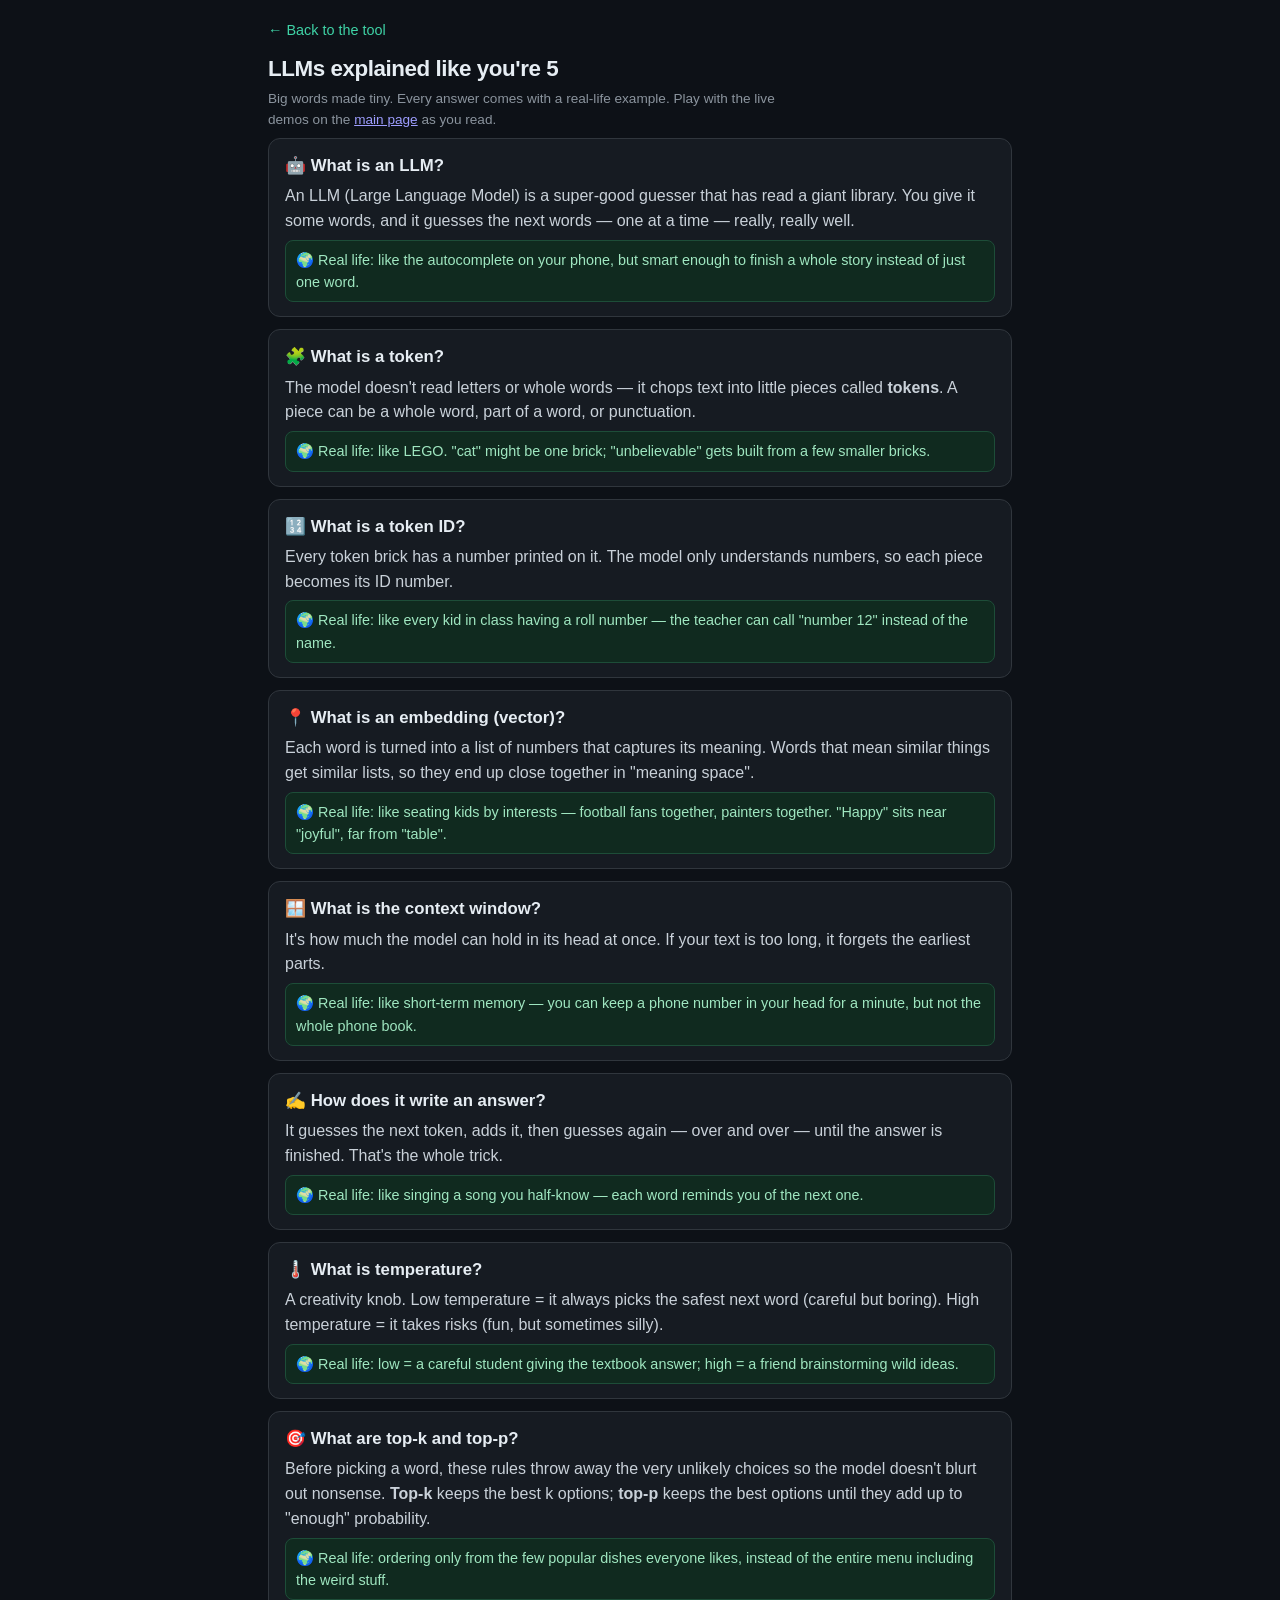
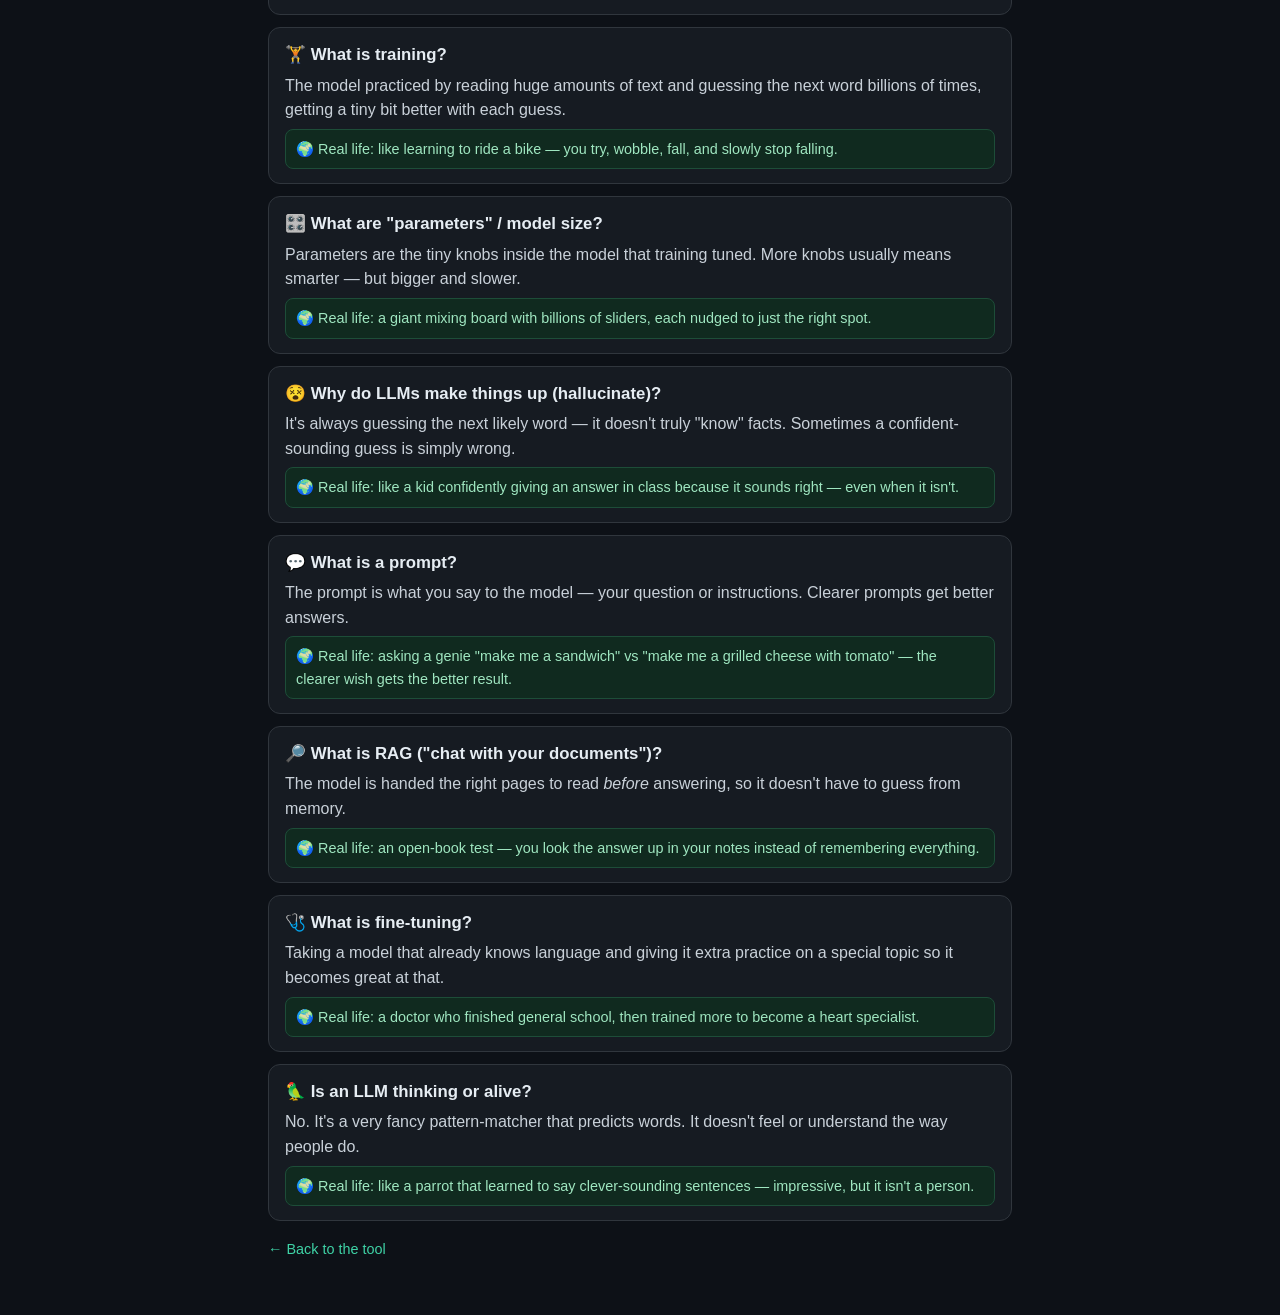
==== learn.html @ e0b82df9 "Add top-k/top-p sampling + an ELI5 LLM learning page - Predictor: top-k and top-p sliders that trim " ====
<!DOCTYPE html>
<html lang="en">
<head>
  <meta charset="UTF-8" />
  <meta name="viewport" content="width=device-width, initial-scale=1.0" />
  <title>LLMs explained like you're 5 — Vamp Tokenizer</title>
  <meta name="description" content="Large Language Models (LLMs) explained in plain words, like you're five, with real-life examples: tokens, embeddings, context, temperature, top-k/top-p, training, hallucination, RAG, and more." />
  <link rel="stylesheet" href="style.css" />
</head>
<body>
  <main class="wrap">
    <header>
      <a class="back-link" href="index.html">← Back to the tool</a>
      <h1>LLMs explained like you're 5</h1>
      <p class="sub">
        Big words made tiny. Every answer comes with a real-life example. Play with
        the live demos on the <a href="index.html">main page</a> as you read.
      </p>
    </header>

    <section class="faq">

      <article class="faq-card">
        <h2>🤖 What is an LLM?</h2>
        <p>An LLM (Large Language Model) is a super-good guesser that has read a
        giant library. You give it some words, and it guesses the next words —
        one at a time — really, really well.</p>
        <p class="real">🌍 Real life: like the autocomplete on your phone, but smart
        enough to finish a whole story instead of just one word.</p>
      </article>

      <article class="faq-card">
        <h2>🧩 What is a token?</h2>
        <p>The model doesn't read letters or whole words — it chops text into little
        pieces called <strong>tokens</strong>. A piece can be a whole word, part of
        a word, or punctuation.</p>
        <p class="real">🌍 Real life: like LEGO. "cat" might be one brick;
        "unbelievable" gets built from a few smaller bricks.</p>
      </article>

      <article class="faq-card">
        <h2>🔢 What is a token ID?</h2>
        <p>Every token brick has a number printed on it. The model only understands
        numbers, so each piece becomes its ID number.</p>
        <p class="real">🌍 Real life: like every kid in class having a roll number —
        the teacher can call "number 12" instead of the name.</p>
      </article>

      <article class="faq-card">
        <h2>📍 What is an embedding (vector)?</h2>
        <p>Each word is turned into a list of numbers that captures its meaning.
        Words that mean similar things get similar lists, so they end up close
        together in "meaning space".</p>
        <p class="real">🌍 Real life: like seating kids by interests — football fans
        together, painters together. "Happy" sits near "joyful", far from "table".</p>
      </article>

      <article class="faq-card">
        <h2>🪟 What is the context window?</h2>
        <p>It's how much the model can hold in its head at once. If your text is too
        long, it forgets the earliest parts.</p>
        <p class="real">🌍 Real life: like short-term memory — you can keep a phone
        number in your head for a minute, but not the whole phone book.</p>
      </article>

      <article class="faq-card">
        <h2>✍️ How does it write an answer?</h2>
        <p>It guesses the next token, adds it, then guesses again — over and over —
        until the answer is finished. That's the whole trick.</p>
        <p class="real">🌍 Real life: like singing a song you half-know — each word
        reminds you of the next one.</p>
      </article>

      <article class="faq-card">
        <h2>🌡️ What is temperature?</h2>
        <p>A creativity knob. Low temperature = it always picks the safest next word
        (careful but boring). High temperature = it takes risks (fun, but sometimes
        silly).</p>
        <p class="real">🌍 Real life: low = a careful student giving the textbook
        answer; high = a friend brainstorming wild ideas.</p>
      </article>

      <article class="faq-card">
        <h2>🎯 What are top-k and top-p?</h2>
        <p>Before picking a word, these rules throw away the very unlikely choices so
        the model doesn't blurt out nonsense. <strong>Top-k</strong> keeps the best
        k options; <strong>top-p</strong> keeps the best options until they add up
        to "enough" probability.</p>
        <p class="real">🌍 Real life: ordering only from the few popular dishes
        everyone likes, instead of the entire menu including the weird stuff.</p>
      </article>

      <article class="faq-card">
        <h2>🏋️ What is training?</h2>
        <p>The model practiced by reading huge amounts of text and guessing the next
        word billions of times, getting a tiny bit better with each guess.</p>
        <p class="real">🌍 Real life: like learning to ride a bike — you try, wobble,
        fall, and slowly stop falling.</p>
      </article>

      <article class="faq-card">
        <h2>🎛️ What are "parameters" / model size?</h2>
        <p>Parameters are the tiny knobs inside the model that training tuned. More
        knobs usually means smarter — but bigger and slower.</p>
        <p class="real">🌍 Real life: a giant mixing board with billions of sliders,
        each nudged to just the right spot.</p>
      </article>

      <article class="faq-card">
        <h2>😵 Why do LLMs make things up (hallucinate)?</h2>
        <p>It's always guessing the next likely word — it doesn't truly "know" facts.
        Sometimes a confident-sounding guess is simply wrong.</p>
        <p class="real">🌍 Real life: like a kid confidently giving an answer in class
        because it sounds right — even when it isn't.</p>
      </article>

      <article class="faq-card">
        <h2>💬 What is a prompt?</h2>
        <p>The prompt is what you say to the model — your question or instructions.
        Clearer prompts get better answers.</p>
        <p class="real">🌍 Real life: asking a genie "make me a sandwich" vs "make me
        a grilled cheese with tomato" — the clearer wish gets the better result.</p>
      </article>

      <article class="faq-card">
        <h2>🔎 What is RAG ("chat with your documents")?</h2>
        <p>The model is handed the right pages to read <em>before</em> answering, so
        it doesn't have to guess from memory.</p>
        <p class="real">🌍 Real life: an open-book test — you look the answer up in
        your notes instead of remembering everything.</p>
      </article>

      <article class="faq-card">
        <h2>🩺 What is fine-tuning?</h2>
        <p>Taking a model that already knows language and giving it extra practice on
        a special topic so it becomes great at that.</p>
        <p class="real">🌍 Real life: a doctor who finished general school, then
        trained more to become a heart specialist.</p>
      </article>

      <article class="faq-card">
        <h2>🦜 Is an LLM thinking or alive?</h2>
        <p>No. It's a very fancy pattern-matcher that predicts words. It doesn't
        feel or understand the way people do.</p>
        <p class="real">🌍 Real life: like a parrot that learned to say clever-sounding
        sentences — impressive, but it isn't a person.</p>
      </article>

    </section>

    <footer>
      <p><a class="back-link" href="index.html">← Back to the tool</a></p>
    </footer>
  </main>
</body>
</html>
---- style.css ----
:root {
  --bg: #0d1117;
  --card: #161b22;
  --ink: #e6edf3;
  --muted: #8b949e;
  --border: #30363d;
  --accent: #10a37f;
  --accent-ink: #3fd3a6;
}

* { box-sizing: border-box; }

body {
  margin: 0;
  color-scheme: dark;
  background: var(--bg);
  color: var(--ink);
  font-family: -apple-system, BlinkMacSystemFont, "Segoe UI", Roboto, Helvetica, Arial, sans-serif;
  line-height: 1.5;
}

.wrap {
  max-width: 780px;
  margin: 0 auto;
  padding: 18px 18px 32px;
}

header h1 {
  margin: 0 0 4px;
  font-size: 1.4rem;
  letter-spacing: -0.02em;
}

.sub {
  margin: 0;
  color: var(--muted);
  max-width: 70ch;
  font-size: 0.85rem;
}

code {
  background: #21262d;
  padding: 1px 5px;
  border-radius: 4px;
  font-size: 0.9em;
}

.controls {
  margin: 12px 0 8px;
  display: flex;
  flex-direction: column;
  gap: 4px;
}

.controls label {
  font-size: 0.85rem;
  font-weight: 600;
  color: var(--muted);
}

#model {
  appearance: none;
  background: var(--card);
  border: 1px solid var(--border);
  border-radius: 8px;
  padding: 10px 12px;
  font-size: 0.95rem;
  color: var(--ink);
  max-width: 420px;
  cursor: pointer;
}

#model:disabled { opacity: 0.5; cursor: not-allowed; }

#input {
  width: 100%;
  min-height: 90px;
  resize: vertical;
  padding: 10px 12px;
  border: 1px solid var(--border);
  border-radius: 10px;
  background: var(--card);
  font-size: 0.92rem;
  font-family: ui-monospace, SFMono-Regular, Menlo, Consolas, monospace;
  color: var(--ink);
}

#input:focus { outline: 2px solid var(--accent); border-color: var(--accent); }
#input:disabled { background: #0b0f14; }
#model option { background: var(--card); color: var(--ink); }

.stats {
  display: flex;
  gap: 10px;
  margin: 12px 0;
}

.stat {
  flex: 1;
  background: var(--card);
  border: 1px solid var(--border);
  border-radius: 10px;
  padding: 8px 12px;
  text-align: center;
}

.stat .num {
  display: block;
  font-size: 1.25rem;
  font-weight: 700;
  font-variant-numeric: tabular-nums;
  color: var(--accent-ink);
}

.stat .lbl {
  font-size: 0.72rem;
  text-transform: uppercase;
  letter-spacing: 0.04em;
  color: var(--muted);
}

.view-title {
  margin: 12px 0 6px;
  font-size: 0.75rem;
  text-transform: uppercase;
  letter-spacing: 0.04em;
  color: var(--muted);
}

.tokens, .ids {
  background: var(--card);
  border: 1px solid var(--border);
  border-radius: 10px;
  padding: 10px 12px;
  min-height: 52px;
  font-family: ui-monospace, SFMono-Regular, Menlo, Consolas, monospace;
  font-size: 0.88rem;
  white-space: pre-wrap;
  word-break: break-all;
  overflow-wrap: anywhere;
}

.ids {
  margin: 0;
  display: flex;
  flex-wrap: wrap;
  gap: 4px;
}

.tok {
  border-radius: 3px;
  padding: 0 2px;
  color: #0d1117;          /* dark text on bright background */
  font-weight: 600;
}
/* keep whitespace-only tokens visible */
.tok.ws { outline: 1px dashed rgba(255,255,255,0.35); }

.idchip {
  display: inline-block;
  padding: 1px 7px;
  border-radius: 5px;
  color: #0d1117;
  font-weight: 600;
  font-variant-numeric: tabular-nums;
}

.status {
  margin-top: 18px;
  padding: 10px 14px;
  border-radius: 10px;
  background: #2d2410;
  border: 1px solid #5c4a1a;
  color: #f0c674;
  font-size: 0.9rem;
}
.status.ready { background: #102a1f; border-color: #1d4d38; color: #56d364; }
.status.error { background: #2d1416; border-color: #5c2326; color: #f87171; }
.status.hidden { display: none; }

/* --- Vector Graph --- */
.cluster-hint {
  margin: 0 0 8px;
  color: var(--muted);
  font-size: 0.8rem;
  max-width: 70ch;
}

.cluster-controls {
  display: flex;
  align-items: center;
  gap: 12px;
  margin-bottom: 8px;
  flex-wrap: wrap;
}

.cluster-controls label {
  font-size: 0.85rem;
  color: var(--muted);
  display: flex;
  align-items: center;
  gap: 6px;
}

#kClusters {
  appearance: none;
  background: var(--card);
  border: 1px solid var(--border);
  border-radius: 8px;
  color: var(--ink);
  padding: 6px 10px;
  cursor: pointer;
}

.btn {
  background: var(--accent);
  color: #fff;
  border: none;
  border-radius: 8px;
  padding: 9px 16px;
  font-size: 0.9rem;
  font-weight: 600;
  cursor: pointer;
}
.btn:hover { filter: brightness(1.08); }
.btn:disabled { opacity: 0.55; cursor: not-allowed; }

.cluster-status {
  margin-bottom: 8px;
  padding: 6px 10px;
  border-radius: 8px;
  font-size: 0.8rem;
  background: var(--card);
  border: 1px solid var(--border);
  color: var(--muted);
}
.cluster-status.busy { background: #102033; border-color: #1d3a5c; color: #6ea8ff; }
.cluster-status.ready { background: #102a1f; border-color: #1d4d38; color: #56d364; }
.cluster-status.error { background: #2d1416; border-color: #5c2326; color: #f87171; }
.cluster-status.hidden { display: none; }

.cluster-plot:empty { display: none; }
.cluster-svg {
  width: 100%;
  height: auto;
  max-height: 340px;
  background: var(--card);
  border: 1px solid var(--border);
  border-radius: 10px;
  touch-action: none;
}
.cluster-svg .pt text { pointer-events: none; }
.cluster-svg .pt:hover circle { r: 7; }

/* --- Explainer cards (collapsible) --- */
.explain {
  margin: 0 0 8px;
  border: 1px solid var(--border);
  border-radius: 8px;
  background: var(--card);
  font-size: 0.82rem;
}
.explain > summary {
  cursor: pointer;
  padding: 7px 10px;
  color: var(--accent-ink);
  font-weight: 600;
  list-style: none;
}
.explain > summary::before { content: "💡 "; }
.explain[open] > summary { border-bottom: 1px solid var(--border); }
.explain p {
  margin: 0;
  padding: 8px 10px 10px;
  color: var(--muted);
  line-height: 1.5;
}

/* --- Context window meter --- */
.ctx-controls { margin: 4px 0 8px; }
.ctx-controls label { font-size: 0.85rem; color: var(--muted); display: flex; align-items: center; gap: 6px; }
.ctx-controls select {
  appearance: none;
  background: var(--card); border: 1px solid var(--border); border-radius: 8px;
  color: var(--ink); padding: 6px 10px; cursor: pointer;
}
.ctx-bar {
  height: 16px; border-radius: 8px; background: var(--card);
  border: 1px solid var(--border); overflow: hidden;
}
.ctx-fill {
  height: 100%; width: 0%;
  background: linear-gradient(90deg, var(--accent), #56d4dd);
  transition: width 0.2s ease;
}
.ctx-fill.over { background: linear-gradient(90deg, #f0883e, #ff7b72); }
.ctx-label { margin-top: 5px; font-size: 0.8rem; color: var(--muted); font-variant-numeric: tabular-nums; }

/* --- Text input (predictor) --- */
.text-in {
  width: 100%;
  background: var(--card); border: 1px solid var(--border); border-radius: 8px;
  color: var(--ink); padding: 9px 11px; font-size: 0.92rem;
  font-family: ui-monospace, SFMono-Regular, Menlo, Consolas, monospace;
}
.text-in:focus { outline: 2px solid var(--accent); border-color: var(--accent); }

/* --- Next-token predictor --- */
#predictInput { margin-bottom: 8px; resize: vertical; }
.predict-controls {
  display: flex; align-items: center; gap: 12px; flex-wrap: wrap; margin-bottom: 8px;
}
.predict-controls label {
  display: flex; align-items: center; gap: 8px; font-size: 0.85rem; color: var(--muted);
}
.predict-controls input[type="range"] { accent-color: var(--accent); width: 160px; }
#tempVal { color: var(--accent-ink); font-weight: 700; font-variant-numeric: tabular-nums; }
.temp-hint { font-size: 0.78rem; color: var(--muted); }
.predict-buttons { display: flex; gap: 8px; flex-wrap: wrap; }
.btn-alt { background: var(--card); border: 1px solid var(--border); color: var(--ink); }
.btn-alt:hover { border-color: var(--accent); filter: none; }
.predict-result:empty { display: none; }
.predict-result { margin-top: 10px; display: flex; flex-direction: column; gap: 4px; }
.pred-row {
  display: flex; align-items: center; gap: 10px; width: 100%;
  background: var(--card); border: 1px solid var(--border); border-radius: 8px;
  padding: 5px 10px; cursor: pointer; text-align: left; color: var(--ink);
}
.pred-row:hover { border-color: var(--accent); }
.pred-tok {
  min-width: 90px; font-family: ui-monospace, SFMono-Regular, Menlo, Consolas, monospace;
  font-size: 0.85rem; color: #7ee787; white-space: pre;
}
.pred-bar { flex: 1; height: 12px; border-radius: 6px; background: #0d1117; overflow: hidden; }
.pred-fill { display: block; height: 100%; background: linear-gradient(90deg, var(--accent), #56d4dd); }
.pred-pct { min-width: 52px; text-align: right; font-size: 0.8rem; color: var(--muted); font-variant-numeric: tabular-nums; }

/* --- Tokenizer comparison --- */
.example-chips { display: flex; gap: 6px; flex-wrap: wrap; margin-bottom: 8px; }
.example-chips button {
  background: var(--card); border: 1px solid var(--border); border-radius: 16px;
  color: var(--ink); padding: 4px 12px; font-size: 0.82rem; cursor: pointer;
}
.example-chips button:hover { border-color: var(--accent); color: var(--accent-ink); }
#compareInput { margin-bottom: 10px; }
.compare-result { display: flex; flex-direction: column; gap: 6px; }
.cmp-row { display: flex; align-items: center; gap: 10px; }
.cmp-name { min-width: 110px; font-size: 0.85rem; color: var(--ink); }
.cmp-bar { flex: 1; height: 14px; border-radius: 7px; background: var(--card); border: 1px solid var(--border); overflow: hidden; }
.cmp-fill { display: block; height: 100%; background: linear-gradient(90deg, var(--accent), #56d4dd); transition: width 0.15s ease; }
.cmp-num { min-width: 130px; text-align: right; font-size: 0.8rem; color: var(--muted); font-variant-numeric: tabular-nums; }

/* --- Shared metric rows (RAG, sentiment, vision) --- */
.metric-list { display: flex; flex-direction: column; gap: 5px; margin-top: 8px; }
.metric-list:empty { display: none; }
.metric-row { display: flex; align-items: center; gap: 10px; }
.metric-name {
  min-width: 120px; font-size: 0.85rem; color: var(--ink);
  overflow: hidden; text-overflow: ellipsis; white-space: nowrap;
}
.metric-name-wide { flex: 1.2; min-width: 0; }
.metric-bar {
  flex: 1; height: 14px; border-radius: 7px;
  background: var(--card); border: 1px solid var(--border); overflow: hidden;
}
.metric-fill { display: block; height: 100%; background: linear-gradient(90deg, var(--accent), #56d4dd); transition: width 0.15s ease; }
.metric-num { min-width: 48px; text-align: right; font-size: 0.8rem; color: var(--muted); font-variant-numeric: tabular-nums; }
.metric-row.top .metric-name { color: var(--accent-ink); font-weight: 700; }
.metric-row.top .metric-bar { box-shadow: 0 0 0 1px var(--accent); }

#ragDocs { margin-bottom: 8px; resize: vertical; }
#ragQuery, #clsInput { margin-bottom: 8px; }

/* --- Vision --- */
.file-drop {
  display: flex; align-items: center; justify-content: center;
  border: 1px dashed var(--border); border-radius: 10px; padding: 20px;
  color: var(--muted); cursor: pointer; background: var(--card);
}
.file-drop:hover, .file-drop.drag { border-color: var(--accent); color: var(--accent-ink); }
.vis-img { max-width: 100%; max-height: 240px; border-radius: 10px; margin: 10px 0; display: block; }

/* --- "Show the numbers" visualizations (vision + speech) --- */
.num-viz:empty { display: none; }
.num-cap { font-size: 0.8rem; color: var(--muted); margin: 8px 0 6px; }
.pixel-grid { display: grid; gap: 1px; max-width: 430px; }
.pixel-cell {
  aspect-ratio: 1; display: flex; align-items: center; justify-content: center;
  font-size: 10px; font-variant-numeric: tabular-nums; border-radius: 1px;
}
.wave {
  width: 100%; height: auto; border: 1px solid var(--border);
  border-radius: 8px; background: #0d1117; margin-bottom: 6px; display: block;
}
.num-samples {
  font-family: ui-monospace, SFMono-Regular, Menlo, Consolas, monospace;
  font-size: 0.8rem; color: var(--accent-ink); word-break: break-all;
  background: var(--card); border: 1px solid var(--border);
  border-radius: 8px; padding: 8px 10px;
}

/* --- Speech --- */
.btn.recording { background: #f85149; }
.mic-result:empty { display: none; }
.mic-result {
  margin-top: 10px; padding: 10px 12px; border-radius: 10px;
  background: var(--card); border: 1px solid var(--border); color: var(--ink);
  font-size: 0.95rem; line-height: 1.5;
}

/* --- Learn page link + FAQ cards --- */
.page-link {
  display: inline-block;
  margin-top: 6px;
  color: var(--accent-ink);
  font-weight: 600;
  font-size: 0.9rem;
  text-decoration: none;
}
.page-link:hover { text-decoration: underline; }
.back-link { display: inline-block; margin-bottom: 10px; color: var(--accent-ink); font-size: 0.9rem; text-decoration: none; }
.back-link:hover { text-decoration: underline; }

.faq { display: flex; flex-direction: column; gap: 12px; margin-top: 8px; }
.faq-card {
  background: var(--card);
  border: 1px solid var(--border);
  border-radius: 12px;
  padding: 14px 16px;
}
.faq-card h2 { margin: 0 0 6px; font-size: 1.05rem; color: var(--ink); }
.faq-card p { margin: 0 0 6px; color: #c9d1d9; line-height: 1.55; }
.faq-card p:last-child { margin-bottom: 0; }
.faq-card .real {
  background: #102a1f;
  border: 1px solid #1d4d38;
  border-radius: 8px;
  padding: 8px 10px;
  color: #9fe6c0;
  font-size: 0.9rem;
}

footer {
  margin-top: 18px;
  color: var(--muted);
  font-size: 0.78rem;
}
footer a { color: var(--accent-ink); }
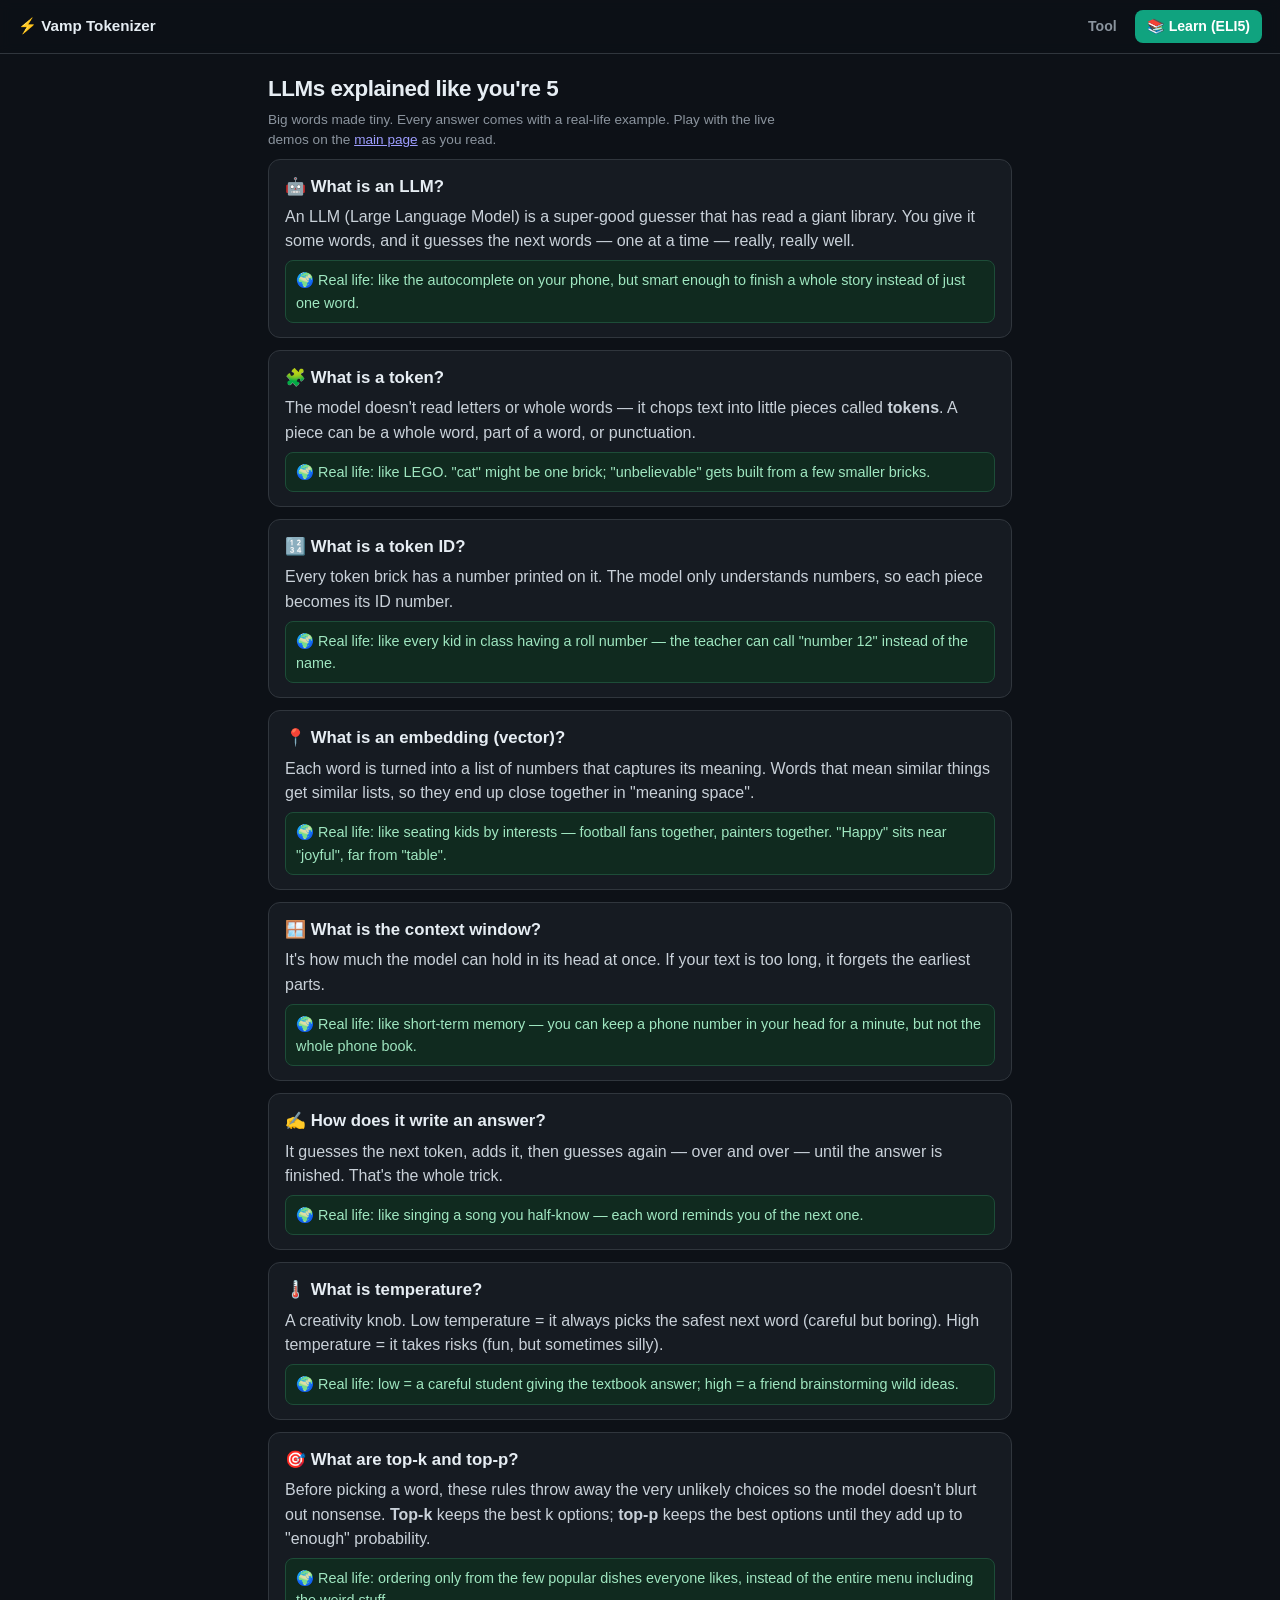
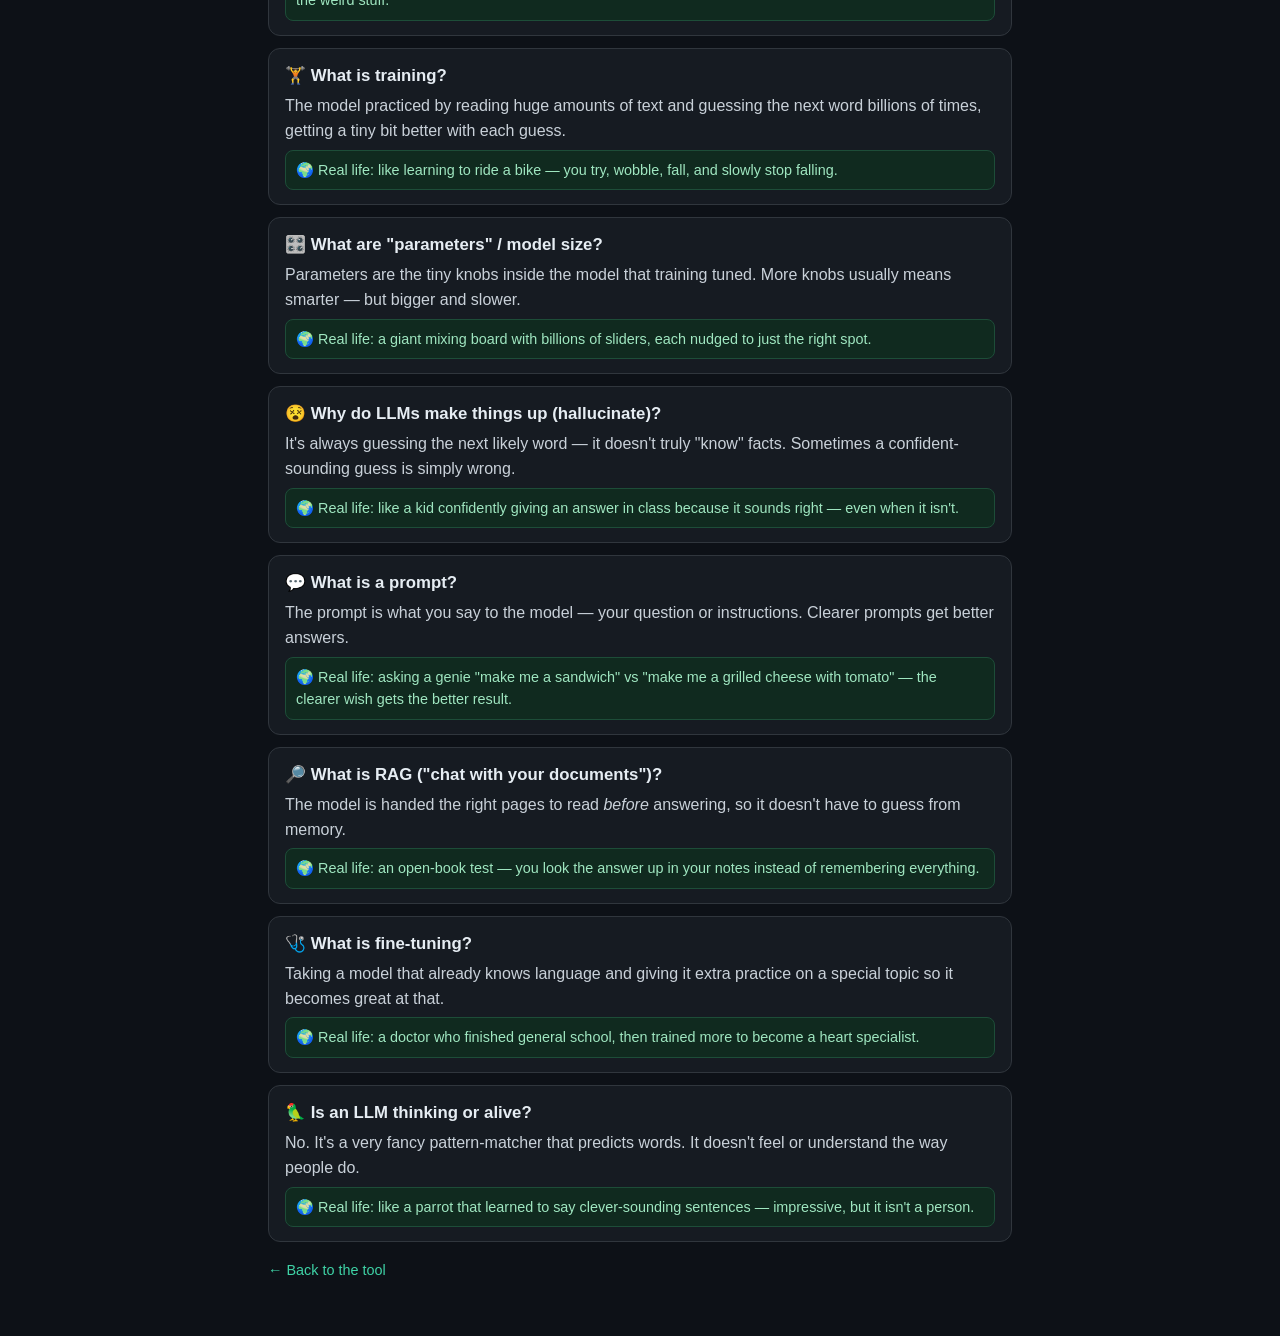
==== commit 6a89fd4e: "Add sticky top nav (Tool | Learn) on both pages Co-Authored-By: Claude Opus 4.8 <noreply@anthropic.c" ====
--- a/learn.html
+++ b/learn.html
@@ -8,9 +8,15 @@
   <link rel="stylesheet" href="style.css" />
 </head>
 <body>
+  <nav class="topnav">
+    <span class="nav-brand">⚡ Vamp Tokenizer</span>
+    <div class="nav-links">
+      <a href="index.html">Tool</a>
+      <a href="learn.html" class="active">📚 Learn (ELI5)</a>
+    </div>
+  </nav>
   <main class="wrap">
     <header>
-      <a class="back-link" href="index.html">← Back to the tool</a>
       <h1>LLMs explained like you're 5</h1>
       <p class="sub">
         Big words made tiny. Every answer comes with a real-life example. Play with
--- a/style.css
+++ b/style.css
@@ -9,6 +9,32 @@
 }
 
 * { box-sizing: border-box; }
+
+.topnav {
+  position: sticky;
+  top: 0;
+  z-index: 50;
+  display: flex;
+  align-items: center;
+  justify-content: space-between;
+  gap: 12px;
+  padding: 10px 18px;
+  background: rgba(13, 17, 23, 0.92);
+  backdrop-filter: blur(6px);
+  border-bottom: 1px solid var(--border);
+}
+.nav-brand { font-weight: 700; font-size: 0.95rem; color: var(--ink); }
+.nav-links { display: flex; gap: 6px; }
+.nav-links a {
+  color: var(--muted);
+  text-decoration: none;
+  font-size: 0.88rem;
+  font-weight: 600;
+  padding: 6px 12px;
+  border-radius: 8px;
+}
+.nav-links a:hover { color: var(--ink); background: var(--card); }
+.nav-links a.active { color: #fff; background: var(--accent); }
 
 body {
   margin: 0;
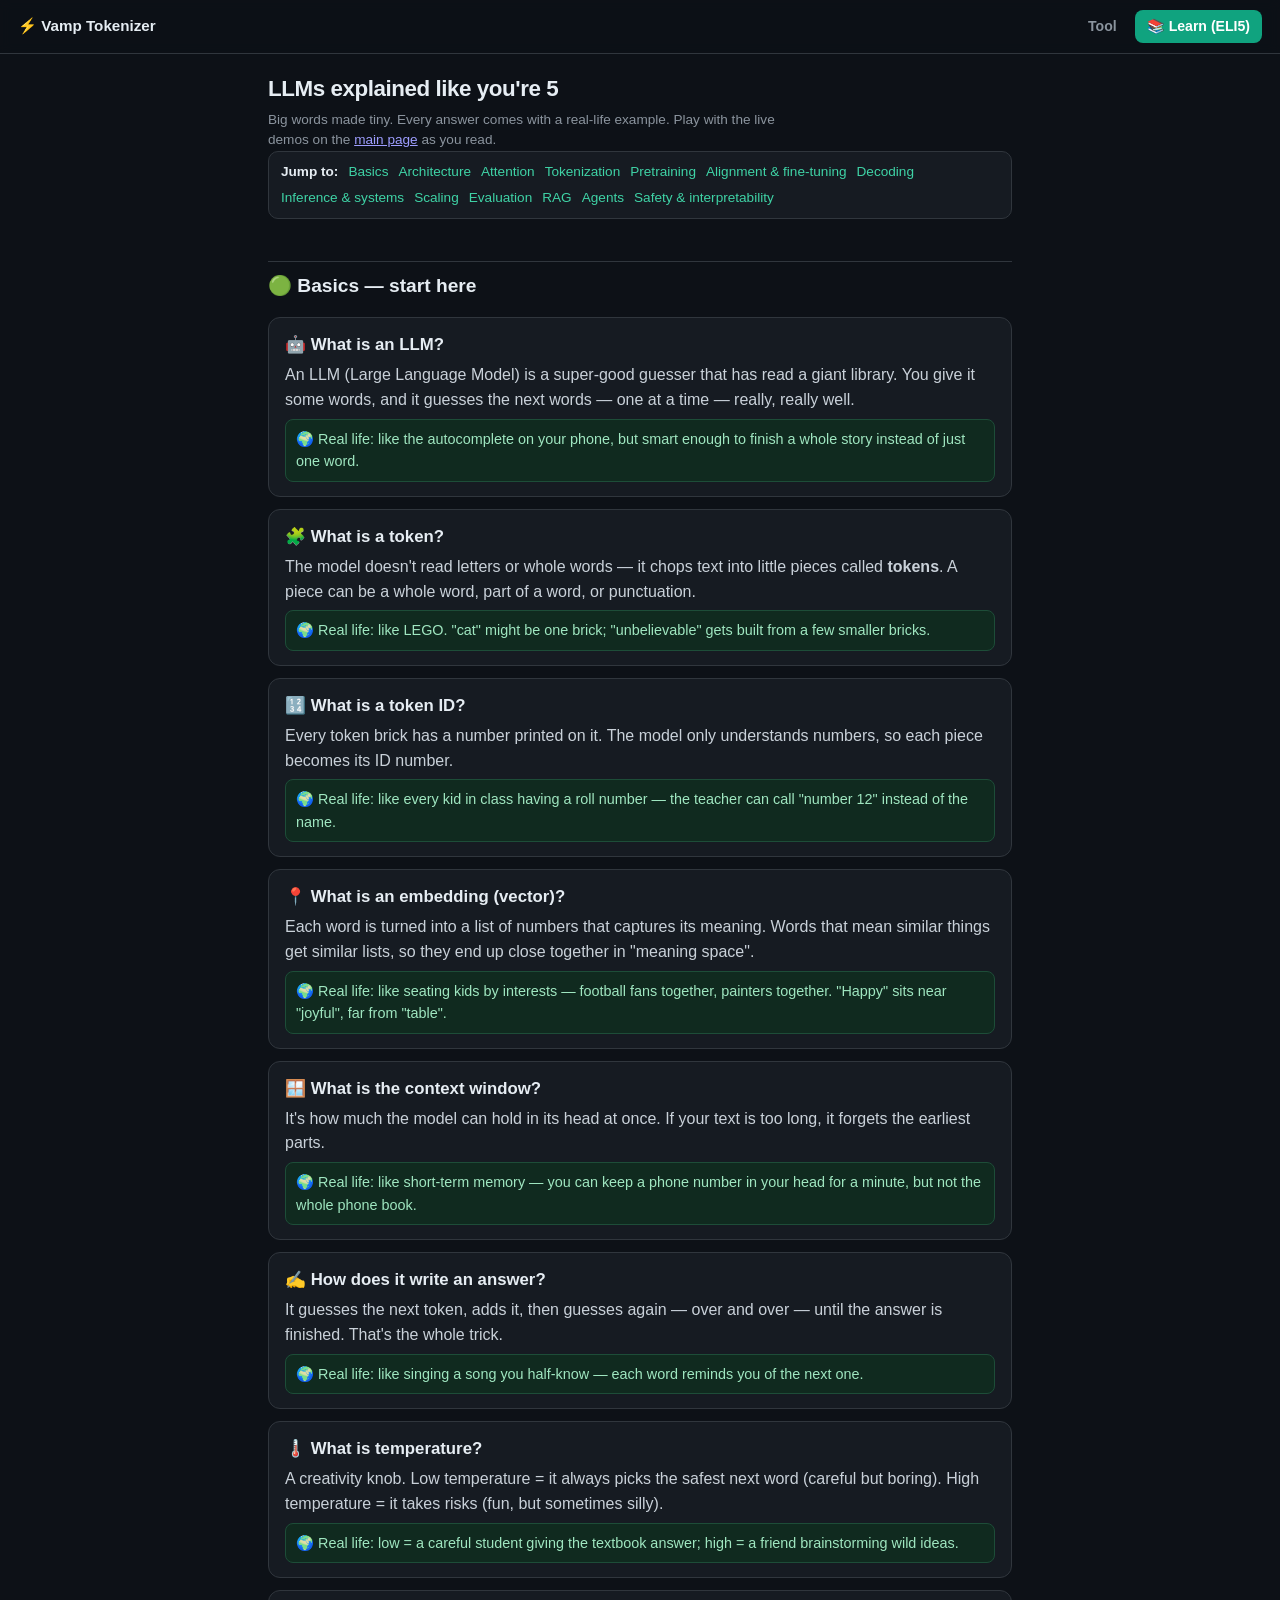
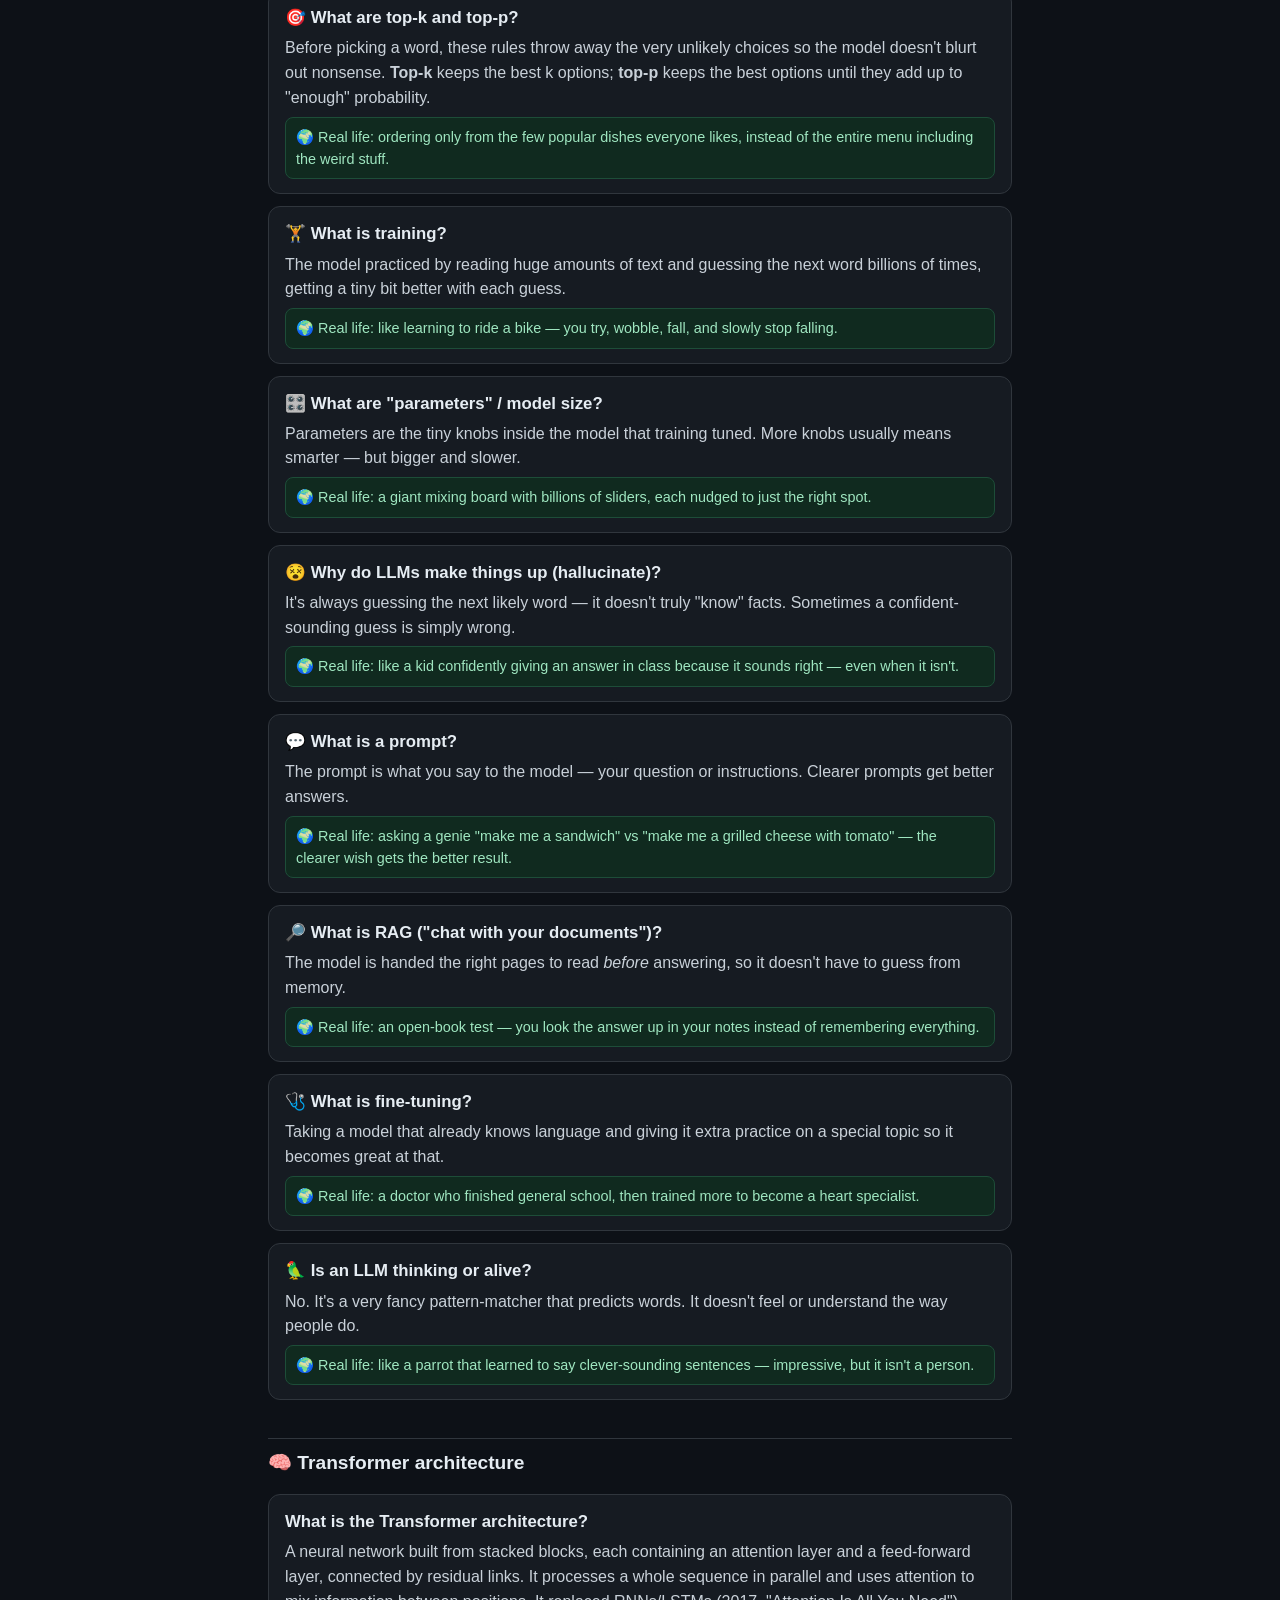
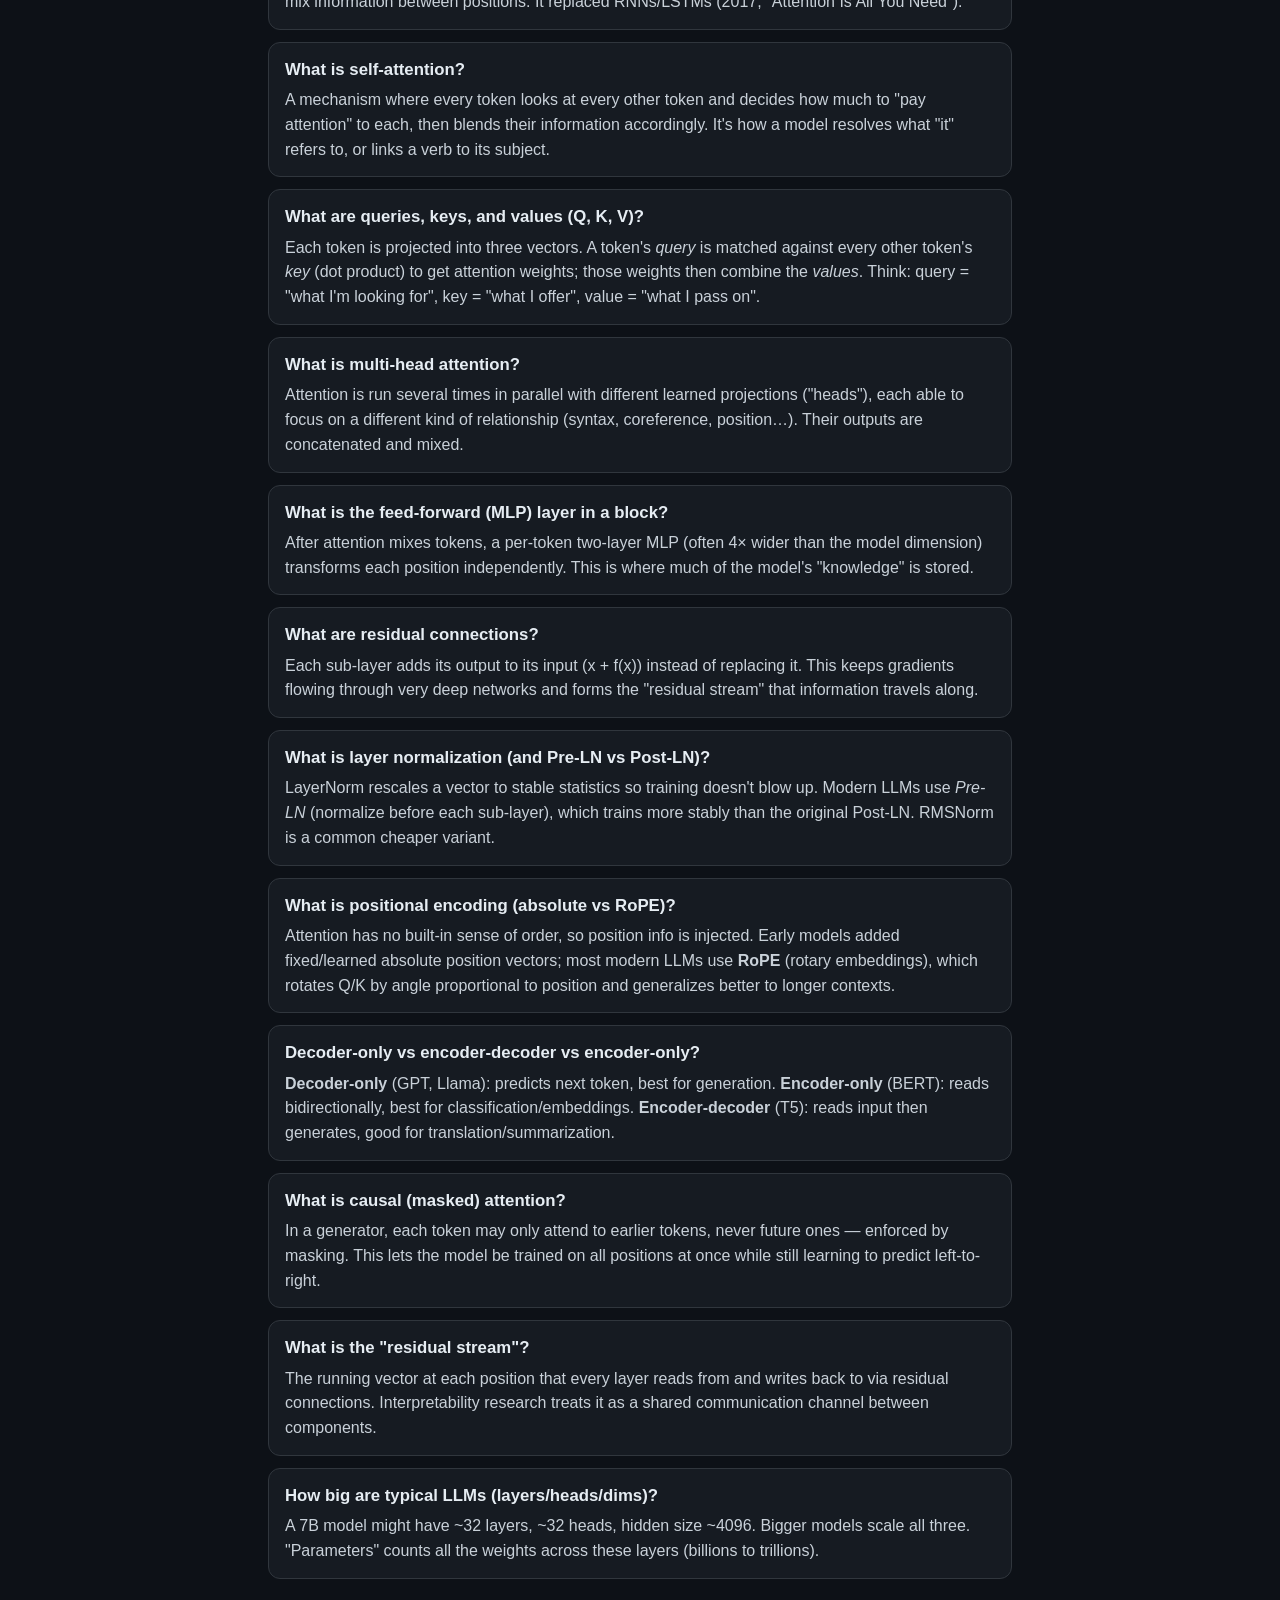
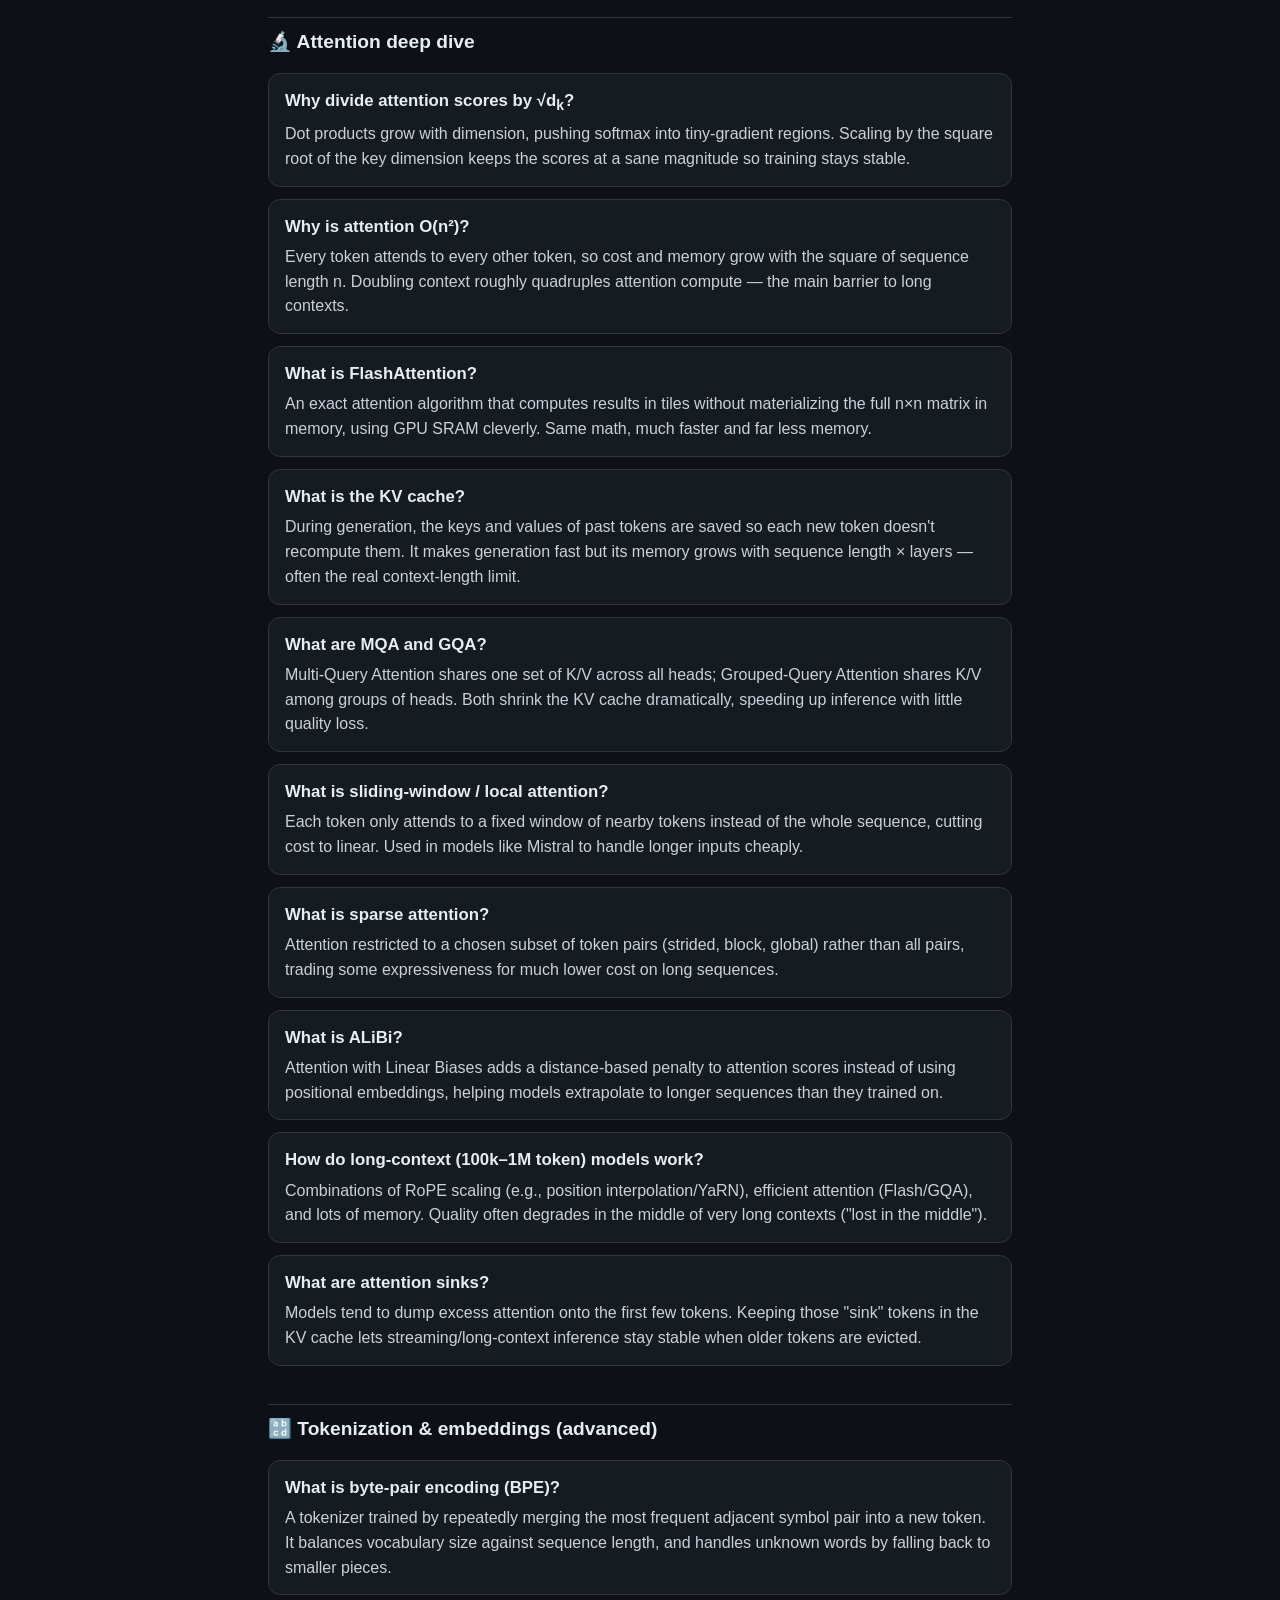
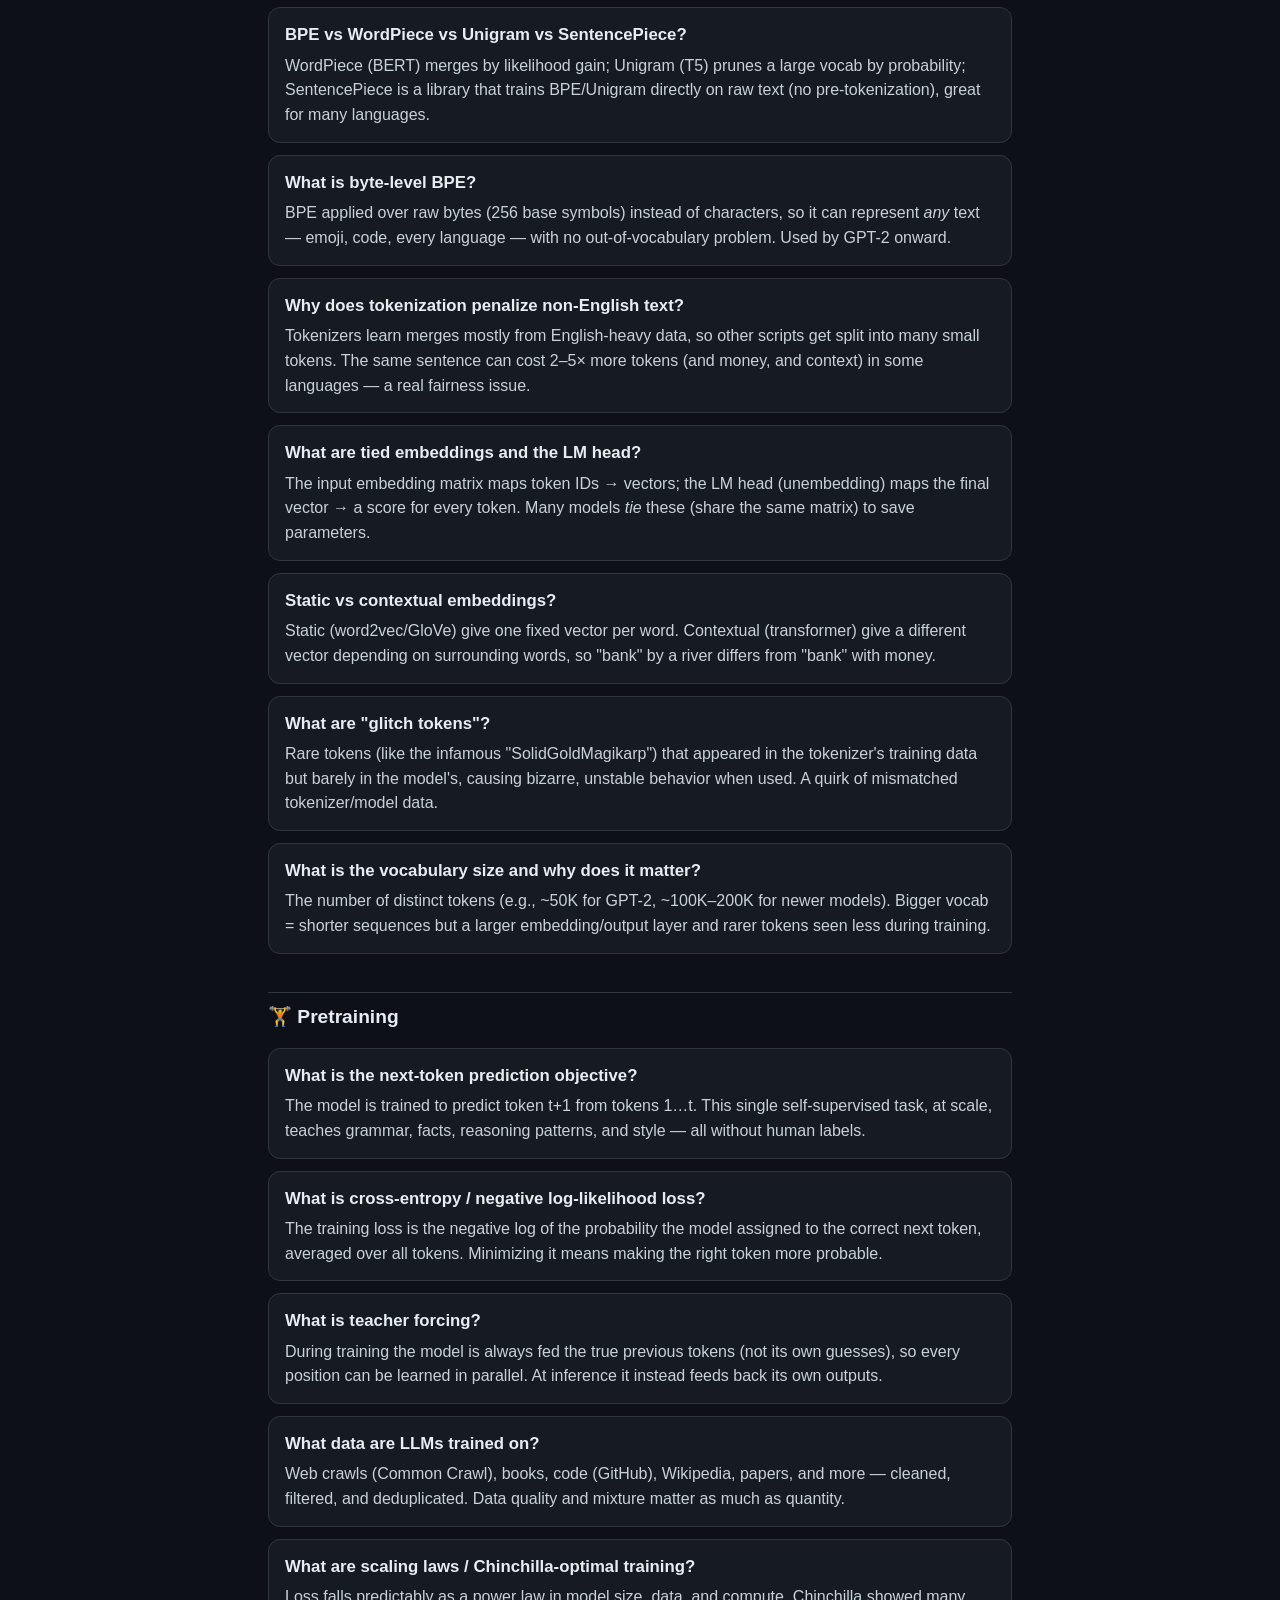
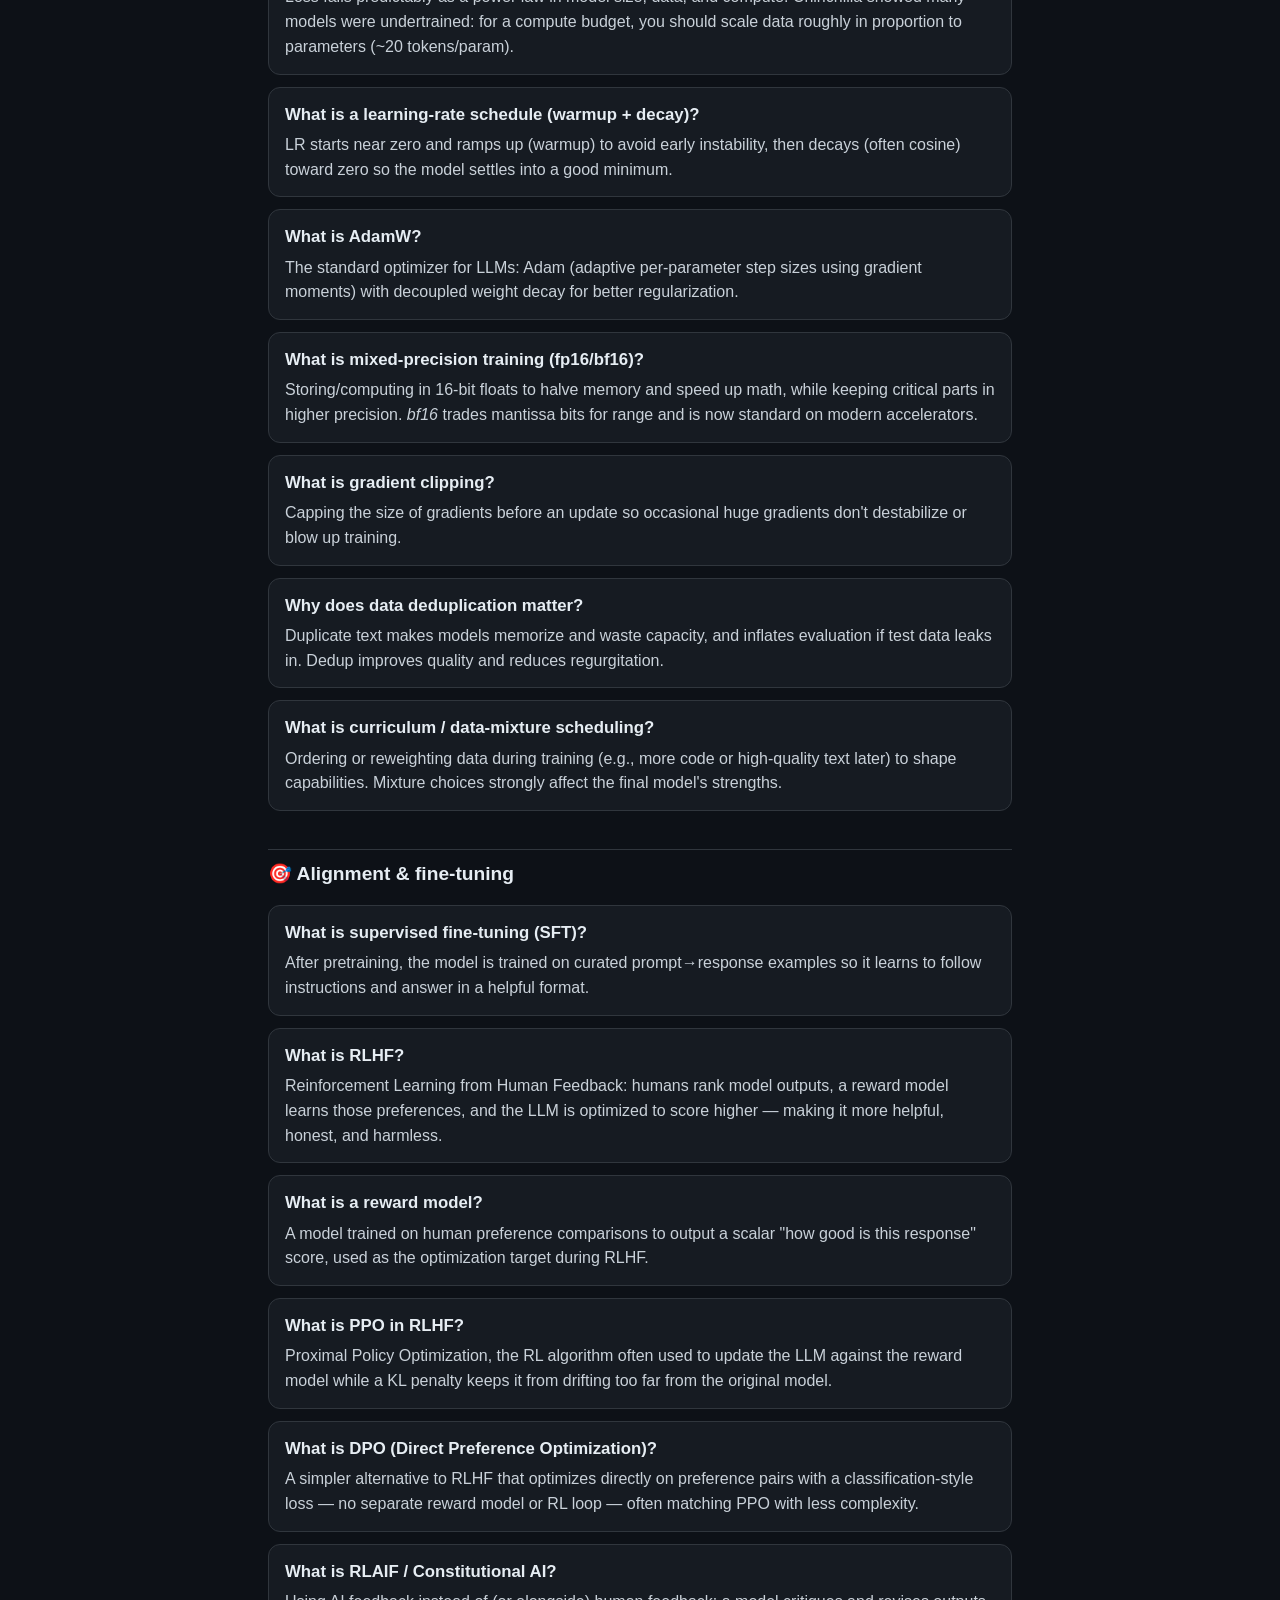
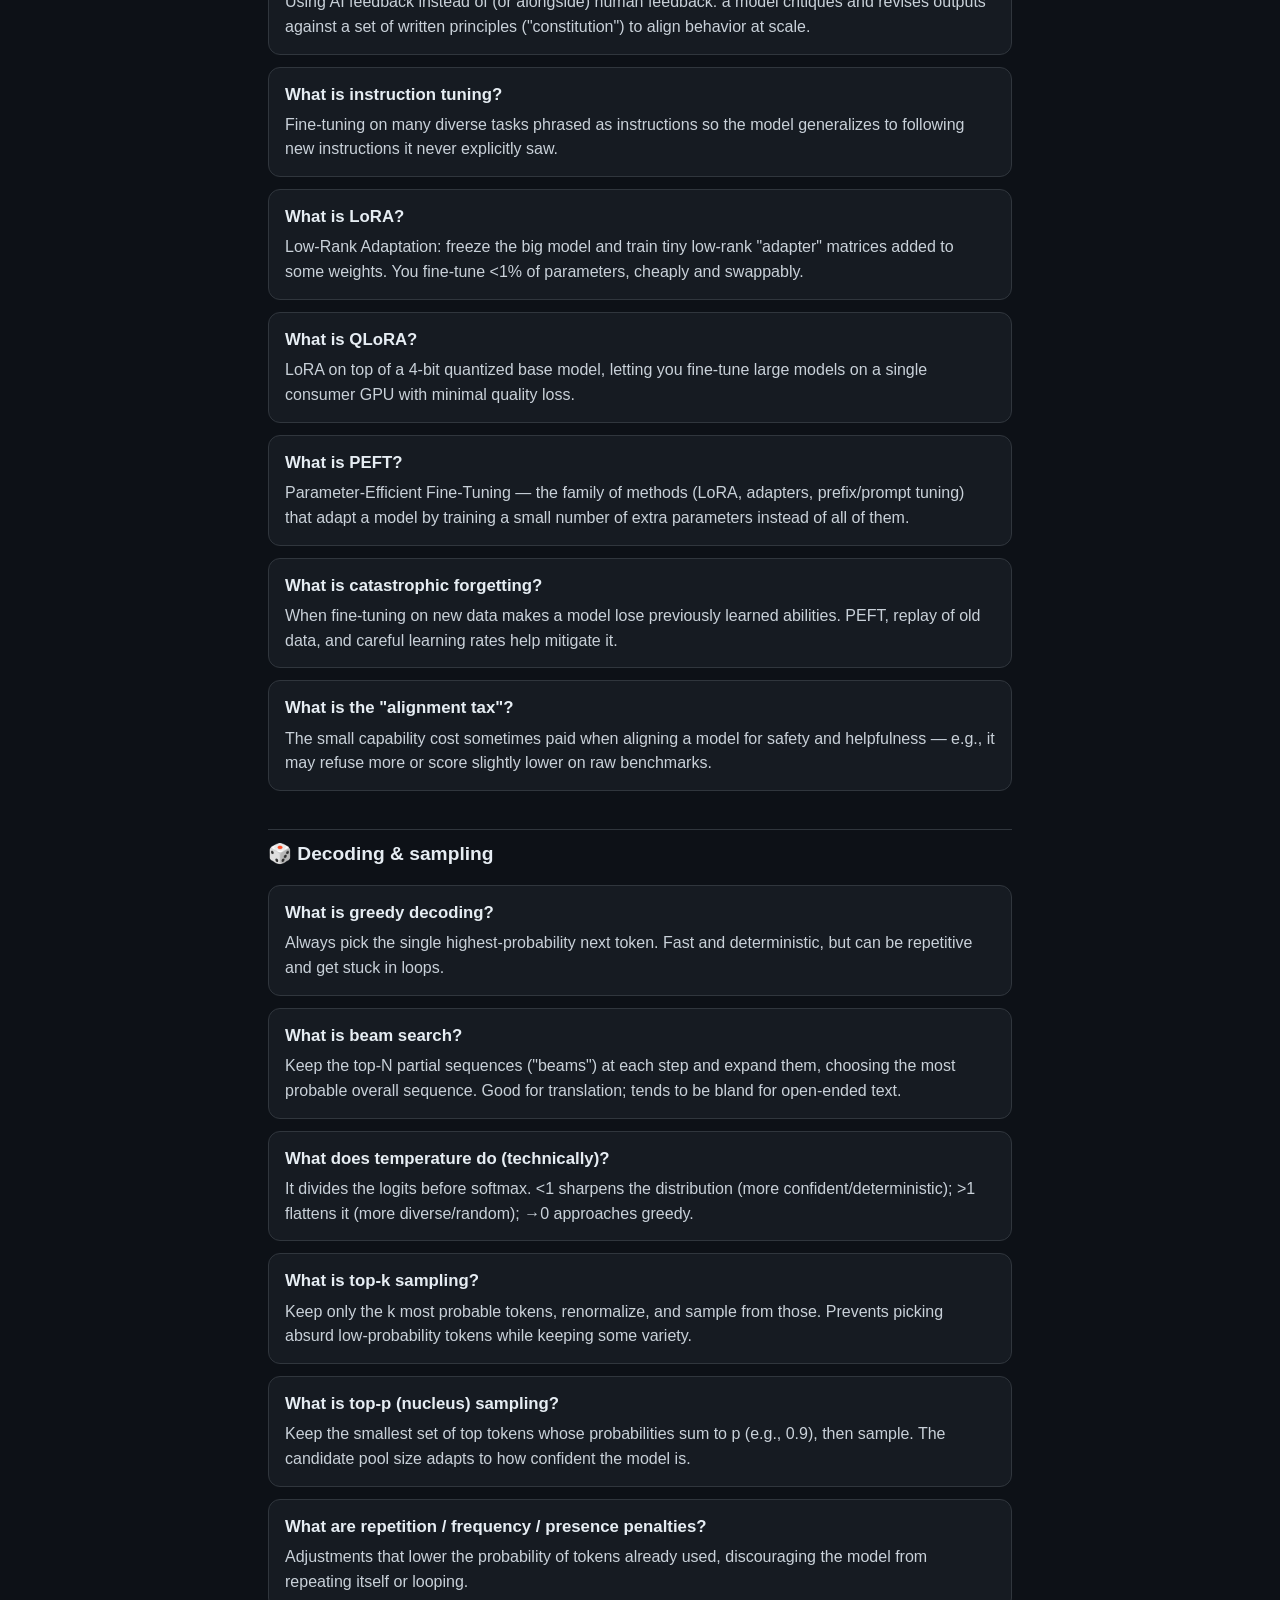
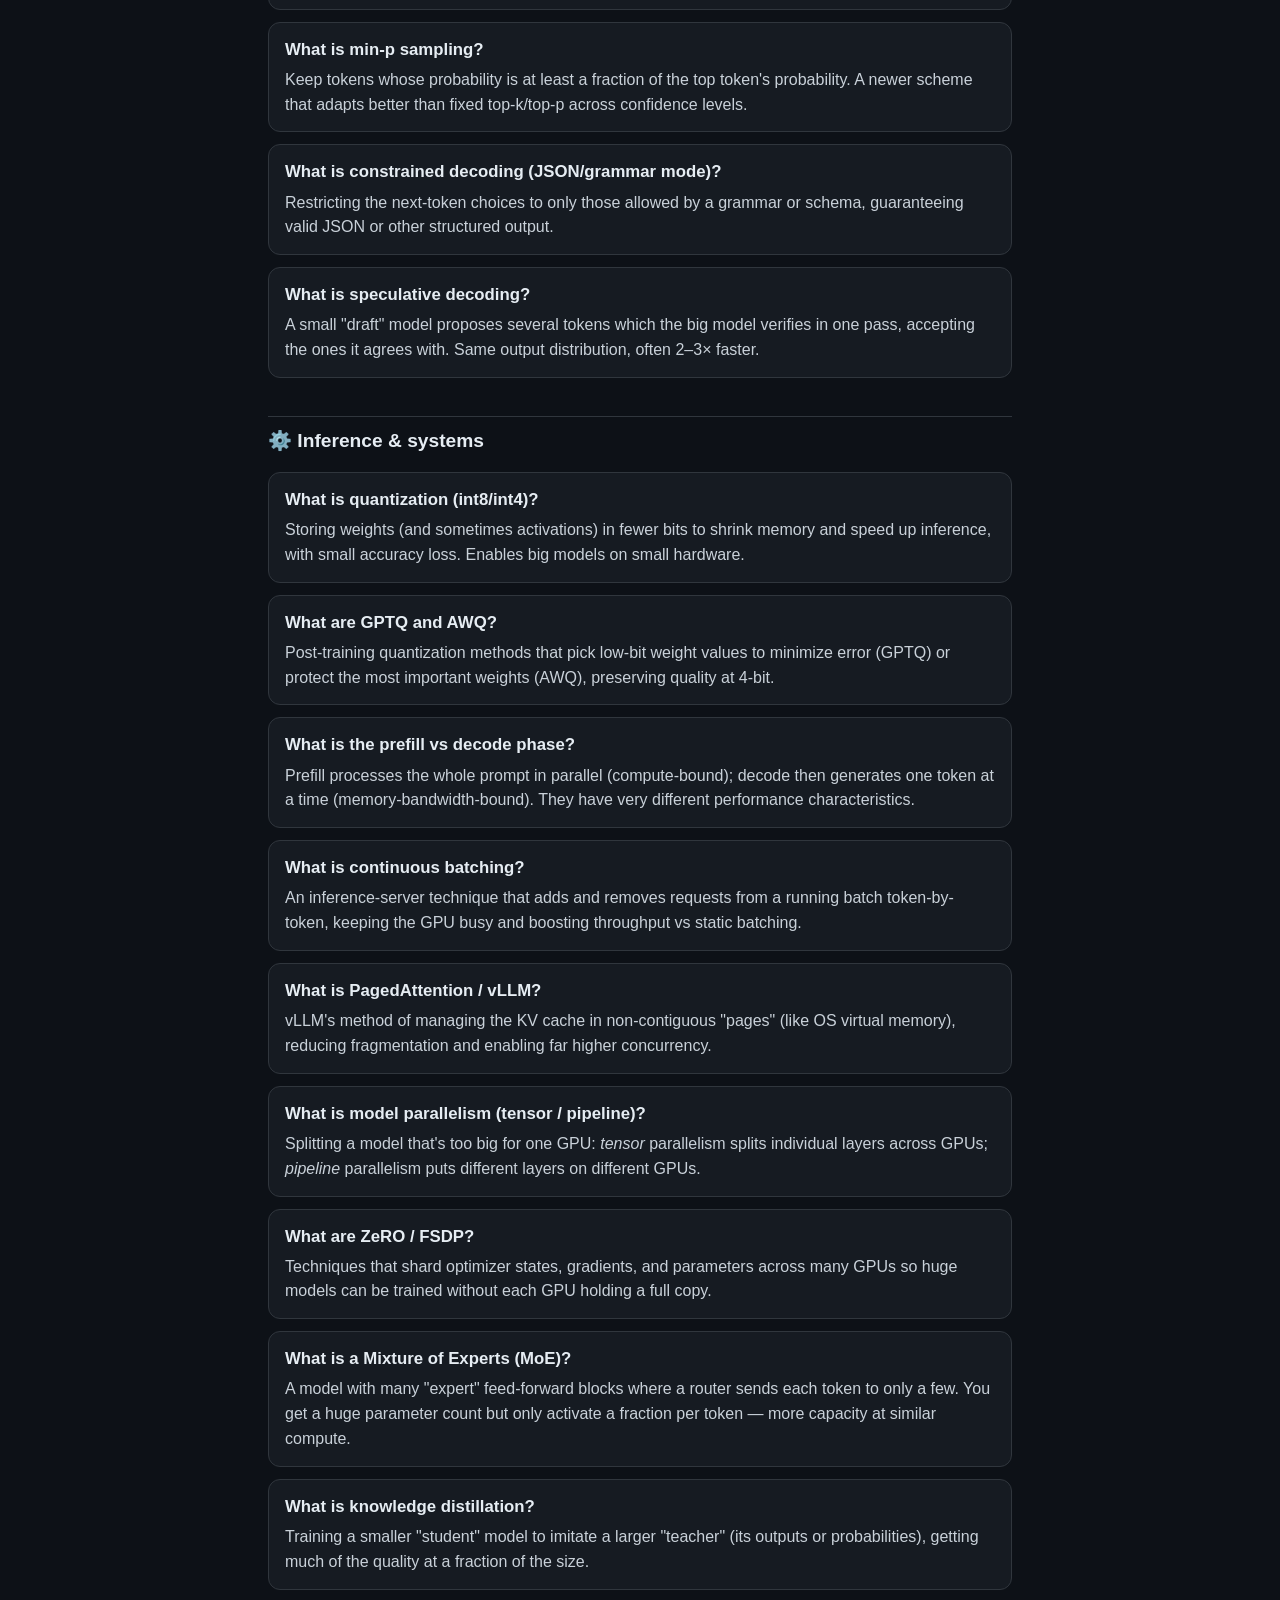
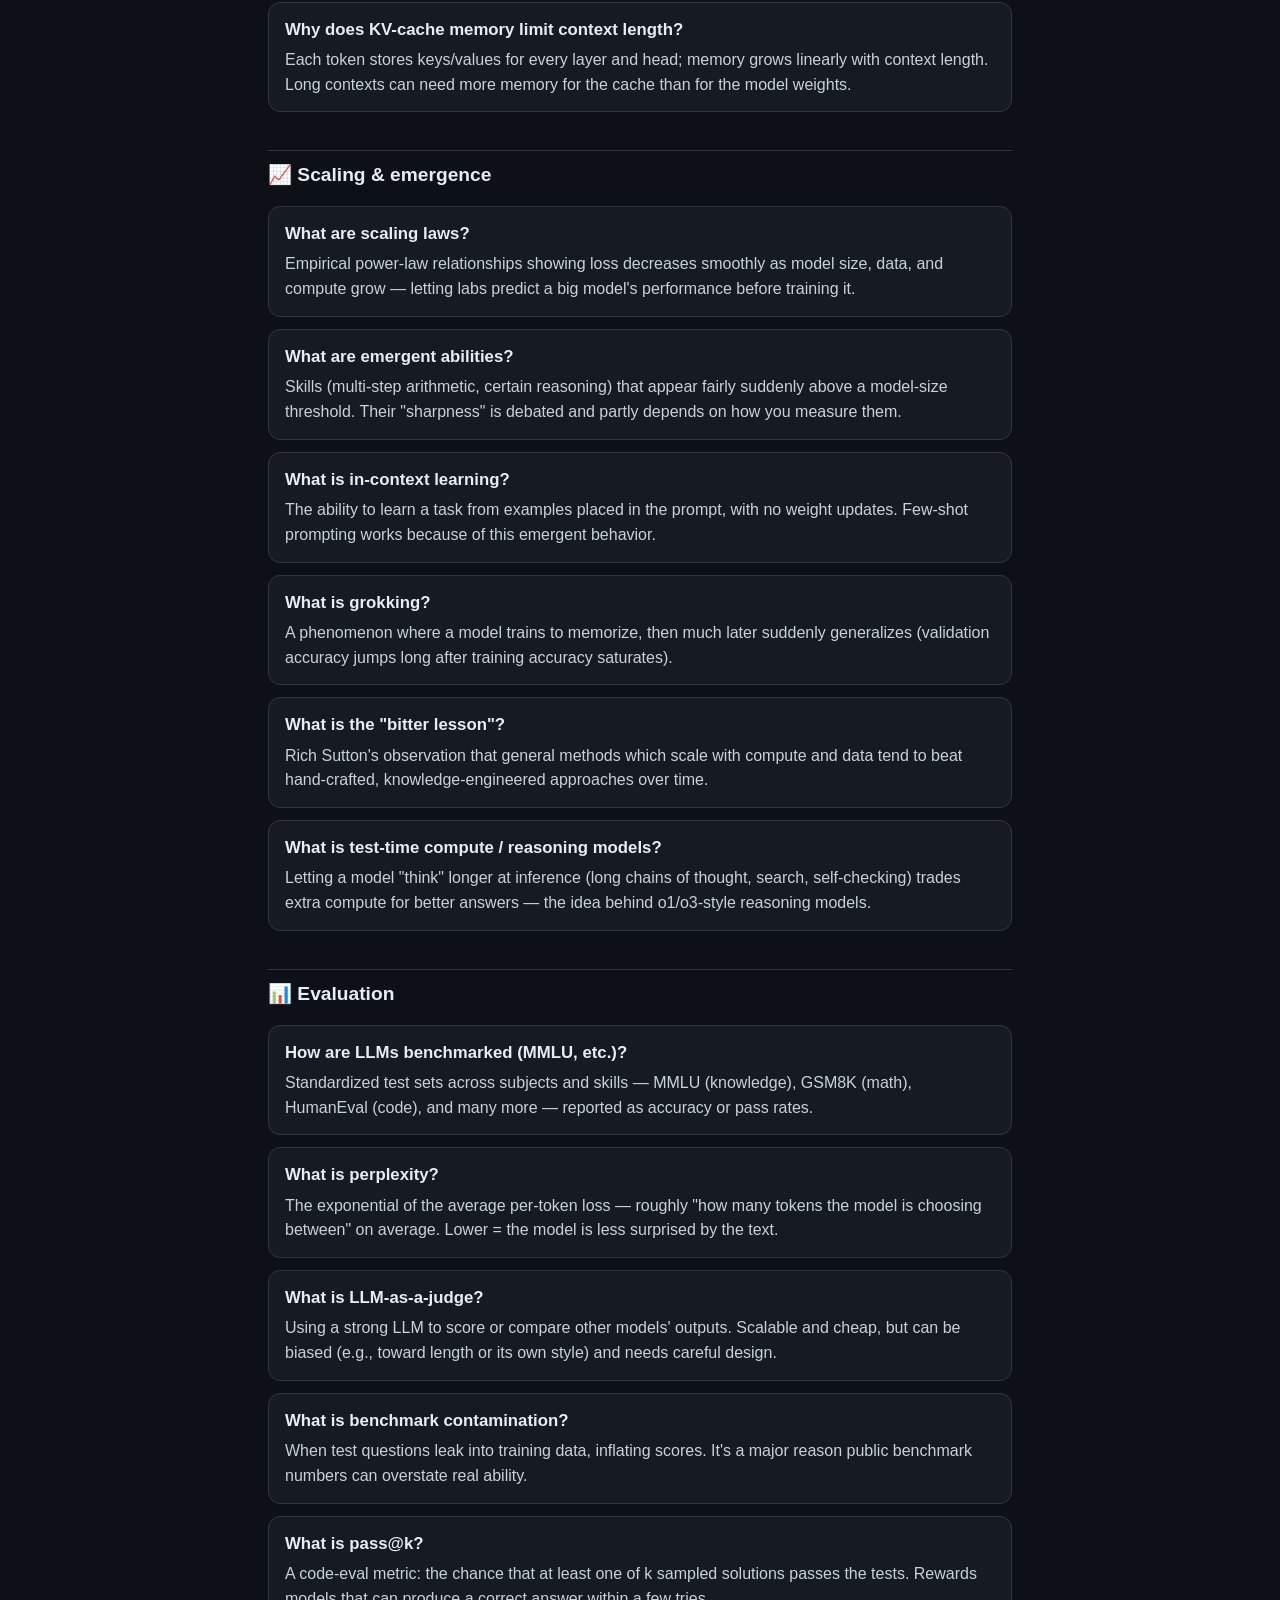
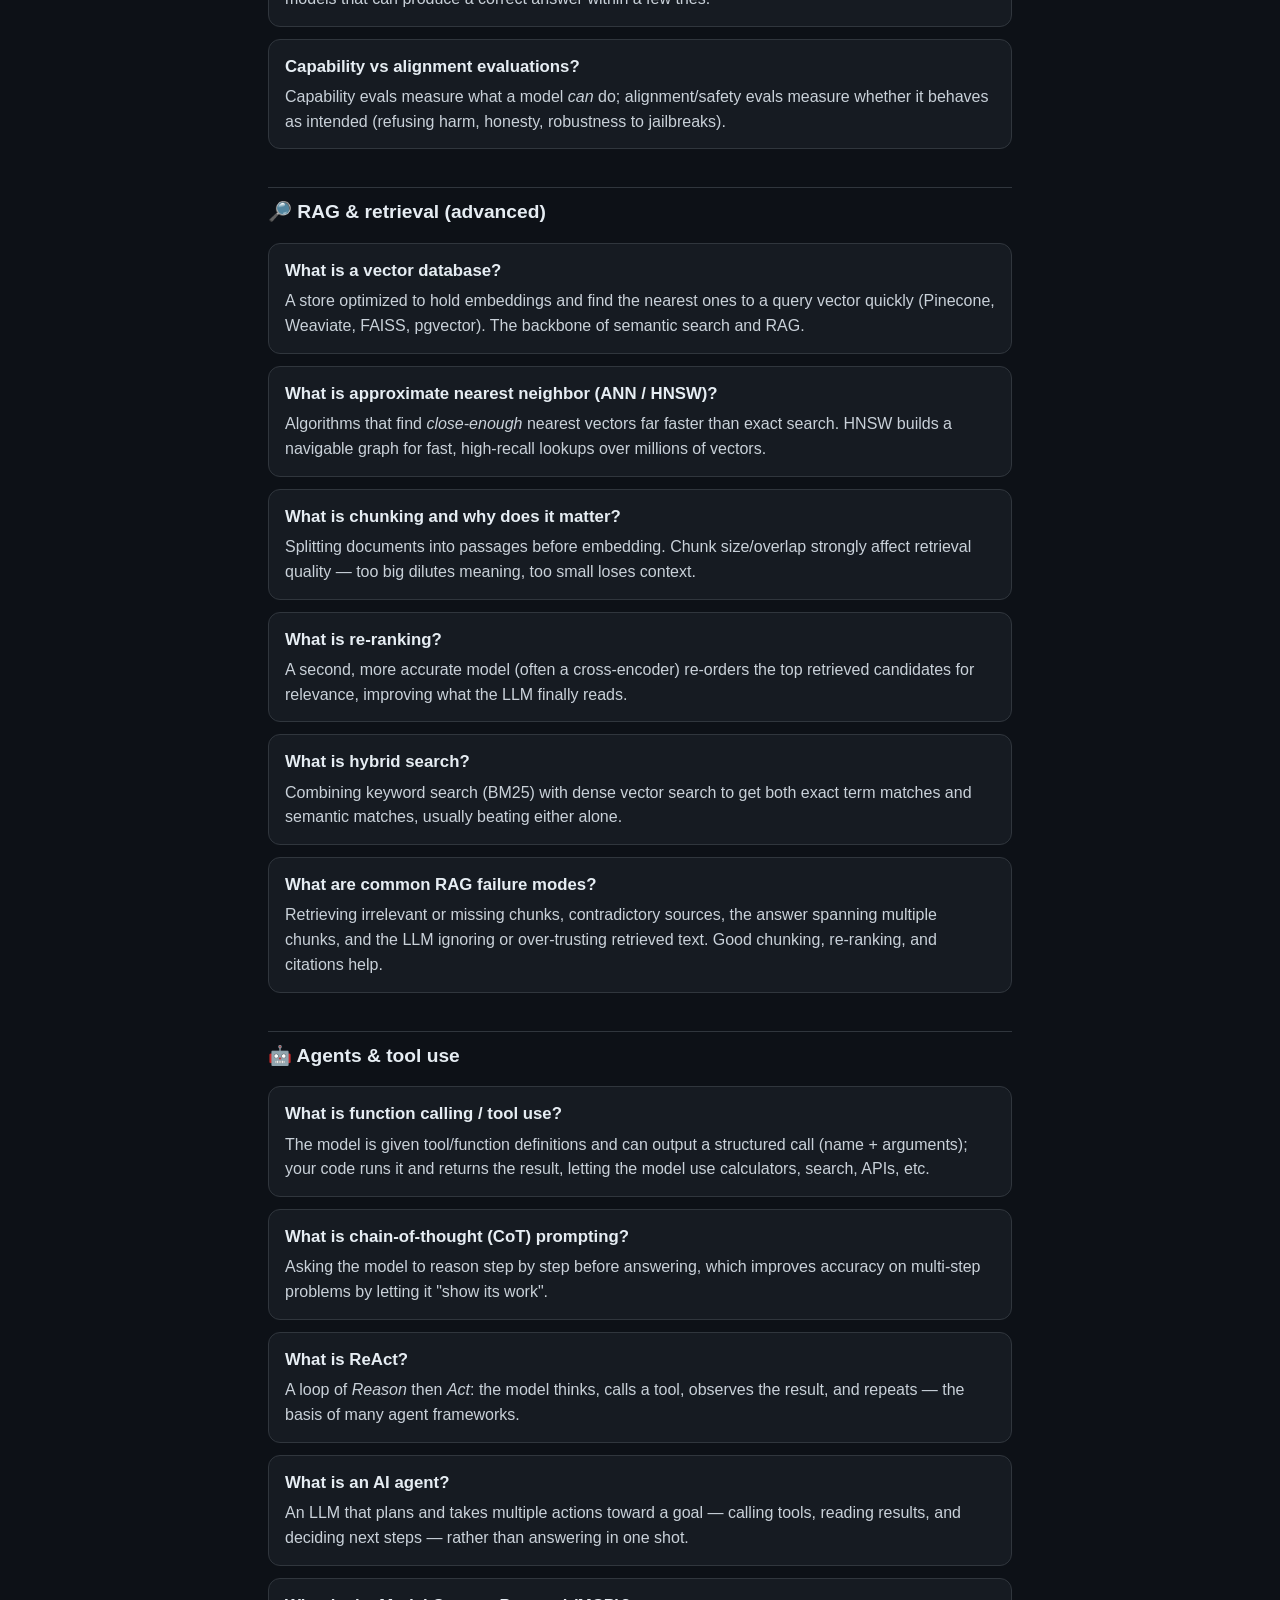
==== commit 07e7648a: "Learn page: add 100+ advanced Q&As with category TOC Adds ~108 advanced LLM questions across 12 cate" ====
--- a/learn.html
+++ b/learn.html
@@ -24,7 +24,26 @@
       </p>
     </header>
 
+    <nav class="faq-toc">
+      <strong>Jump to:</strong>
+      <a href="#basics">Basics</a>
+      <a href="#arch">Architecture</a>
+      <a href="#attn">Attention</a>
+      <a href="#tok">Tokenization</a>
+      <a href="#pretrain">Pretraining</a>
+      <a href="#align">Alignment &amp; fine-tuning</a>
+      <a href="#decode">Decoding</a>
+      <a href="#systems">Inference &amp; systems</a>
+      <a href="#scaling">Scaling</a>
+      <a href="#eval">Evaluation</a>
+      <a href="#rag">RAG</a>
+      <a href="#agents">Agents</a>
+      <a href="#safety">Safety &amp; interpretability</a>
+    </nav>
+
     <section class="faq">
+
+      <h2 class="faq-cat" id="basics">🟢 Basics — start here</h2>
 
       <article class="faq-card">
         <h2>🤖 What is an LLM?</h2>
@@ -152,6 +171,553 @@
         sentences — impressive, but it isn't a person.</p>
       </article>
 
+      <h2 class="faq-cat" id="arch">🧠 Transformer architecture</h2>
+
+      <article class="faq-card"><h2>What is the Transformer architecture?</h2>
+        <p>A neural network built from stacked blocks, each containing an attention
+        layer and a feed-forward layer, connected by residual links. It processes a
+        whole sequence in parallel and uses attention to mix information between
+        positions. It replaced RNNs/LSTMs (2017, "Attention Is All You Need").</p></article>
+
+      <article class="faq-card"><h2>What is self-attention?</h2>
+        <p>A mechanism where every token looks at every other token and decides how
+        much to "pay attention" to each, then blends their information accordingly.
+        It's how a model resolves what "it" refers to, or links a verb to its
+        subject.</p></article>
+
+      <article class="faq-card"><h2>What are queries, keys, and values (Q, K, V)?</h2>
+        <p>Each token is projected into three vectors. A token's <em>query</em> is
+        matched against every other token's <em>key</em> (dot product) to get
+        attention weights; those weights then combine the <em>values</em>. Think:
+        query = "what I'm looking for", key = "what I offer", value = "what I pass
+        on".</p></article>
+
+      <article class="faq-card"><h2>What is multi-head attention?</h2>
+        <p>Attention is run several times in parallel with different learned
+        projections ("heads"), each able to focus on a different kind of
+        relationship (syntax, coreference, position…). Their outputs are
+        concatenated and mixed.</p></article>
+
+      <article class="faq-card"><h2>What is the feed-forward (MLP) layer in a block?</h2>
+        <p>After attention mixes tokens, a per-token two-layer MLP (often 4× wider
+        than the model dimension) transforms each position independently. This is
+        where much of the model's "knowledge" is stored.</p></article>
+
+      <article class="faq-card"><h2>What are residual connections?</h2>
+        <p>Each sub-layer adds its output to its input (x + f(x)) instead of
+        replacing it. This keeps gradients flowing through very deep networks and
+        forms the "residual stream" that information travels along.</p></article>
+
+      <article class="faq-card"><h2>What is layer normalization (and Pre-LN vs Post-LN)?</h2>
+        <p>LayerNorm rescales a vector to stable statistics so training doesn't blow
+        up. Modern LLMs use <em>Pre-LN</em> (normalize before each sub-layer), which
+        trains more stably than the original Post-LN. RMSNorm is a common cheaper
+        variant.</p></article>
+
+      <article class="faq-card"><h2>What is positional encoding (absolute vs RoPE)?</h2>
+        <p>Attention has no built-in sense of order, so position info is injected.
+        Early models added fixed/learned absolute position vectors; most modern LLMs
+        use <strong>RoPE</strong> (rotary embeddings), which rotates Q/K by angle
+        proportional to position and generalizes better to longer contexts.</p></article>
+
+      <article class="faq-card"><h2>Decoder-only vs encoder-decoder vs encoder-only?</h2>
+        <p><strong>Decoder-only</strong> (GPT, Llama): predicts next token, best for
+        generation. <strong>Encoder-only</strong> (BERT): reads bidirectionally,
+        best for classification/embeddings. <strong>Encoder-decoder</strong> (T5):
+        reads input then generates, good for translation/summarization.</p></article>
+
+      <article class="faq-card"><h2>What is causal (masked) attention?</h2>
+        <p>In a generator, each token may only attend to earlier tokens, never future
+        ones — enforced by masking. This lets the model be trained on all positions
+        at once while still learning to predict left-to-right.</p></article>
+
+      <article class="faq-card"><h2>What is the "residual stream"?</h2>
+        <p>The running vector at each position that every layer reads from and writes
+        back to via residual connections. Interpretability research treats it as a
+        shared communication channel between components.</p></article>
+
+      <article class="faq-card"><h2>How big are typical LLMs (layers/heads/dims)?</h2>
+        <p>A 7B model might have ~32 layers, ~32 heads, hidden size ~4096. Bigger
+        models scale all three. "Parameters" counts all the weights across these
+        layers (billions to trillions).</p></article>
+
+      <h2 class="faq-cat" id="attn">🔬 Attention deep dive</h2>
+
+      <article class="faq-card"><h2>Why divide attention scores by √d<sub>k</sub>?</h2>
+        <p>Dot products grow with dimension, pushing softmax into tiny-gradient
+        regions. Scaling by the square root of the key dimension keeps the scores at
+        a sane magnitude so training stays stable.</p></article>
+
+      <article class="faq-card"><h2>Why is attention O(n²)?</h2>
+        <p>Every token attends to every other token, so cost and memory grow with the
+        square of sequence length n. Doubling context roughly quadruples attention
+        compute — the main barrier to long contexts.</p></article>
+
+      <article class="faq-card"><h2>What is FlashAttention?</h2>
+        <p>An exact attention algorithm that computes results in tiles without
+        materializing the full n×n matrix in memory, using GPU SRAM cleverly. Same
+        math, much faster and far less memory.</p></article>
+
+      <article class="faq-card"><h2>What is the KV cache?</h2>
+        <p>During generation, the keys and values of past tokens are saved so each
+        new token doesn't recompute them. It makes generation fast but its memory
+        grows with sequence length × layers — often the real context-length limit.</p></article>
+
+      <article class="faq-card"><h2>What are MQA and GQA?</h2>
+        <p>Multi-Query Attention shares one set of K/V across all heads;
+        Grouped-Query Attention shares K/V among groups of heads. Both shrink the KV
+        cache dramatically, speeding up inference with little quality loss.</p></article>
+
+      <article class="faq-card"><h2>What is sliding-window / local attention?</h2>
+        <p>Each token only attends to a fixed window of nearby tokens instead of the
+        whole sequence, cutting cost to linear. Used in models like Mistral to handle
+        longer inputs cheaply.</p></article>
+
+      <article class="faq-card"><h2>What is sparse attention?</h2>
+        <p>Attention restricted to a chosen subset of token pairs (strided, block,
+        global) rather than all pairs, trading some expressiveness for much lower
+        cost on long sequences.</p></article>
+
+      <article class="faq-card"><h2>What is ALiBi?</h2>
+        <p>Attention with Linear Biases adds a distance-based penalty to attention
+        scores instead of using positional embeddings, helping models extrapolate to
+        longer sequences than they trained on.</p></article>
+
+      <article class="faq-card"><h2>How do long-context (100k–1M token) models work?</h2>
+        <p>Combinations of RoPE scaling (e.g., position interpolation/YaRN), efficient
+        attention (Flash/GQA), and lots of memory. Quality often degrades in the
+        middle of very long contexts ("lost in the middle").</p></article>
+
+      <article class="faq-card"><h2>What are attention sinks?</h2>
+        <p>Models tend to dump excess attention onto the first few tokens. Keeping
+        those "sink" tokens in the KV cache lets streaming/long-context inference stay
+        stable when older tokens are evicted.</p></article>
+
+      <h2 class="faq-cat" id="tok">🔡 Tokenization &amp; embeddings (advanced)</h2>
+
+      <article class="faq-card"><h2>What is byte-pair encoding (BPE)?</h2>
+        <p>A tokenizer trained by repeatedly merging the most frequent adjacent
+        symbol pair into a new token. It balances vocabulary size against sequence
+        length, and handles unknown words by falling back to smaller pieces.</p></article>
+
+      <article class="faq-card"><h2>BPE vs WordPiece vs Unigram vs SentencePiece?</h2>
+        <p>WordPiece (BERT) merges by likelihood gain; Unigram (T5) prunes a large
+        vocab by probability; SentencePiece is a library that trains BPE/Unigram
+        directly on raw text (no pre-tokenization), great for many languages.</p></article>
+
+      <article class="faq-card"><h2>What is byte-level BPE?</h2>
+        <p>BPE applied over raw bytes (256 base symbols) instead of characters, so it
+        can represent <em>any</em> text — emoji, code, every language — with no
+        out-of-vocabulary problem. Used by GPT-2 onward.</p></article>
+
+      <article class="faq-card"><h2>Why does tokenization penalize non-English text?</h2>
+        <p>Tokenizers learn merges mostly from English-heavy data, so other scripts
+        get split into many small tokens. The same sentence can cost 2–5× more tokens
+        (and money, and context) in some languages — a real fairness issue.</p></article>
+
+      <article class="faq-card"><h2>What are tied embeddings and the LM head?</h2>
+        <p>The input embedding matrix maps token IDs → vectors; the LM head
+        (unembedding) maps the final vector → a score for every token. Many models
+        <em>tie</em> these (share the same matrix) to save parameters.</p></article>
+
+      <article class="faq-card"><h2>Static vs contextual embeddings?</h2>
+        <p>Static (word2vec/GloVe) give one fixed vector per word. Contextual
+        (transformer) give a different vector depending on surrounding words, so
+        "bank" by a river differs from "bank" with money.</p></article>
+
+      <article class="faq-card"><h2>What are "glitch tokens"?</h2>
+        <p>Rare tokens (like the infamous "SolidGoldMagikarp") that appeared in the
+        tokenizer's training data but barely in the model's, causing bizarre,
+        unstable behavior when used. A quirk of mismatched tokenizer/model data.</p></article>
+
+      <article class="faq-card"><h2>What is the vocabulary size and why does it matter?</h2>
+        <p>The number of distinct tokens (e.g., ~50K for GPT-2, ~100K–200K for newer
+        models). Bigger vocab = shorter sequences but a larger embedding/output layer
+        and rarer tokens seen less during training.</p></article>
+
+      <h2 class="faq-cat" id="pretrain">🏋️ Pretraining</h2>
+
+      <article class="faq-card"><h2>What is the next-token prediction objective?</h2>
+        <p>The model is trained to predict token t+1 from tokens 1…t. This single
+        self-supervised task, at scale, teaches grammar, facts, reasoning patterns,
+        and style — all without human labels.</p></article>
+
+      <article class="faq-card"><h2>What is cross-entropy / negative log-likelihood loss?</h2>
+        <p>The training loss is the negative log of the probability the model assigned
+        to the correct next token, averaged over all tokens. Minimizing it means
+        making the right token more probable.</p></article>
+
+      <article class="faq-card"><h2>What is teacher forcing?</h2>
+        <p>During training the model is always fed the true previous tokens (not its
+        own guesses), so every position can be learned in parallel. At inference it
+        instead feeds back its own outputs.</p></article>
+
+      <article class="faq-card"><h2>What data are LLMs trained on?</h2>
+        <p>Web crawls (Common Crawl), books, code (GitHub), Wikipedia, papers, and
+        more — cleaned, filtered, and deduplicated. Data quality and mixture matter
+        as much as quantity.</p></article>
+
+      <article class="faq-card"><h2>What are scaling laws / Chinchilla-optimal training?</h2>
+        <p>Loss falls predictably as a power law in model size, data, and compute.
+        Chinchilla showed many models were undertrained: for a compute budget, you
+        should scale data roughly in proportion to parameters (~20 tokens/param).</p></article>
+
+      <article class="faq-card"><h2>What is a learning-rate schedule (warmup + decay)?</h2>
+        <p>LR starts near zero and ramps up (warmup) to avoid early instability, then
+        decays (often cosine) toward zero so the model settles into a good minimum.</p></article>
+
+      <article class="faq-card"><h2>What is AdamW?</h2>
+        <p>The standard optimizer for LLMs: Adam (adaptive per-parameter step sizes
+        using gradient moments) with decoupled weight decay for better
+        regularization.</p></article>
+
+      <article class="faq-card"><h2>What is mixed-precision training (fp16/bf16)?</h2>
+        <p>Storing/computing in 16-bit floats to halve memory and speed up math, while
+        keeping critical parts in higher precision. <em>bf16</em> trades mantissa bits
+        for range and is now standard on modern accelerators.</p></article>
+
+      <article class="faq-card"><h2>What is gradient clipping?</h2>
+        <p>Capping the size of gradients before an update so occasional huge gradients
+        don't destabilize or blow up training.</p></article>
+
+      <article class="faq-card"><h2>Why does data deduplication matter?</h2>
+        <p>Duplicate text makes models memorize and waste capacity, and inflates
+        evaluation if test data leaks in. Dedup improves quality and reduces
+        regurgitation.</p></article>
+
+      <article class="faq-card"><h2>What is curriculum / data-mixture scheduling?</h2>
+        <p>Ordering or reweighting data during training (e.g., more code or
+        high-quality text later) to shape capabilities. Mixture choices strongly
+        affect the final model's strengths.</p></article>
+
+      <h2 class="faq-cat" id="align">🎯 Alignment &amp; fine-tuning</h2>
+
+      <article class="faq-card"><h2>What is supervised fine-tuning (SFT)?</h2>
+        <p>After pretraining, the model is trained on curated prompt→response examples
+        so it learns to follow instructions and answer in a helpful format.</p></article>
+
+      <article class="faq-card"><h2>What is RLHF?</h2>
+        <p>Reinforcement Learning from Human Feedback: humans rank model outputs, a
+        reward model learns those preferences, and the LLM is optimized to score
+        higher — making it more helpful, honest, and harmless.</p></article>
+
+      <article class="faq-card"><h2>What is a reward model?</h2>
+        <p>A model trained on human preference comparisons to output a scalar "how good
+        is this response" score, used as the optimization target during RLHF.</p></article>
+
+      <article class="faq-card"><h2>What is PPO in RLHF?</h2>
+        <p>Proximal Policy Optimization, the RL algorithm often used to update the LLM
+        against the reward model while a KL penalty keeps it from drifting too far
+        from the original model.</p></article>
+
+      <article class="faq-card"><h2>What is DPO (Direct Preference Optimization)?</h2>
+        <p>A simpler alternative to RLHF that optimizes directly on preference pairs
+        with a classification-style loss — no separate reward model or RL loop —
+        often matching PPO with less complexity.</p></article>
+
+      <article class="faq-card"><h2>What is RLAIF / Constitutional AI?</h2>
+        <p>Using AI feedback instead of (or alongside) human feedback: a model critiques
+        and revises outputs against a set of written principles ("constitution") to
+        align behavior at scale.</p></article>
+
+      <article class="faq-card"><h2>What is instruction tuning?</h2>
+        <p>Fine-tuning on many diverse tasks phrased as instructions so the model
+        generalizes to following new instructions it never explicitly saw.</p></article>
+
+      <article class="faq-card"><h2>What is LoRA?</h2>
+        <p>Low-Rank Adaptation: freeze the big model and train tiny low-rank "adapter"
+        matrices added to some weights. You fine-tune &lt;1% of parameters, cheaply and
+        swappably.</p></article>
+
+      <article class="faq-card"><h2>What is QLoRA?</h2>
+        <p>LoRA on top of a 4-bit quantized base model, letting you fine-tune large
+        models on a single consumer GPU with minimal quality loss.</p></article>
+
+      <article class="faq-card"><h2>What is PEFT?</h2>
+        <p>Parameter-Efficient Fine-Tuning — the family of methods (LoRA, adapters,
+        prefix/prompt tuning) that adapt a model by training a small number of extra
+        parameters instead of all of them.</p></article>
+
+      <article class="faq-card"><h2>What is catastrophic forgetting?</h2>
+        <p>When fine-tuning on new data makes a model lose previously learned
+        abilities. PEFT, replay of old data, and careful learning rates help mitigate
+        it.</p></article>
+
+      <article class="faq-card"><h2>What is the "alignment tax"?</h2>
+        <p>The small capability cost sometimes paid when aligning a model for safety
+        and helpfulness — e.g., it may refuse more or score slightly lower on raw
+        benchmarks.</p></article>
+
+      <h2 class="faq-cat" id="decode">🎲 Decoding &amp; sampling</h2>
+
+      <article class="faq-card"><h2>What is greedy decoding?</h2>
+        <p>Always pick the single highest-probability next token. Fast and
+        deterministic, but can be repetitive and get stuck in loops.</p></article>
+
+      <article class="faq-card"><h2>What is beam search?</h2>
+        <p>Keep the top-N partial sequences ("beams") at each step and expand them,
+        choosing the most probable overall sequence. Good for translation; tends to be
+        bland for open-ended text.</p></article>
+
+      <article class="faq-card"><h2>What does temperature do (technically)?</h2>
+        <p>It divides the logits before softmax. &lt;1 sharpens the distribution
+        (more confident/deterministic); &gt;1 flattens it (more diverse/random);
+        →0 approaches greedy.</p></article>
+
+      <article class="faq-card"><h2>What is top-k sampling?</h2>
+        <p>Keep only the k most probable tokens, renormalize, and sample from those.
+        Prevents picking absurd low-probability tokens while keeping some variety.</p></article>
+
+      <article class="faq-card"><h2>What is top-p (nucleus) sampling?</h2>
+        <p>Keep the smallest set of top tokens whose probabilities sum to p (e.g.,
+        0.9), then sample. The candidate pool size adapts to how confident the model
+        is.</p></article>
+
+      <article class="faq-card"><h2>What are repetition / frequency / presence penalties?</h2>
+        <p>Adjustments that lower the probability of tokens already used, discouraging
+        the model from repeating itself or looping.</p></article>
+
+      <article class="faq-card"><h2>What is min-p sampling?</h2>
+        <p>Keep tokens whose probability is at least a fraction of the top token's
+        probability. A newer scheme that adapts better than fixed top-k/top-p across
+        confidence levels.</p></article>
+
+      <article class="faq-card"><h2>What is constrained decoding (JSON/grammar mode)?</h2>
+        <p>Restricting the next-token choices to only those allowed by a grammar or
+        schema, guaranteeing valid JSON or other structured output.</p></article>
+
+      <article class="faq-card"><h2>What is speculative decoding?</h2>
+        <p>A small "draft" model proposes several tokens which the big model verifies in
+        one pass, accepting the ones it agrees with. Same output distribution, often
+        2–3× faster.</p></article>
+
+      <h2 class="faq-cat" id="systems">⚙️ Inference &amp; systems</h2>
+
+      <article class="faq-card"><h2>What is quantization (int8/int4)?</h2>
+        <p>Storing weights (and sometimes activations) in fewer bits to shrink memory
+        and speed up inference, with small accuracy loss. Enables big models on small
+        hardware.</p></article>
+
+      <article class="faq-card"><h2>What are GPTQ and AWQ?</h2>
+        <p>Post-training quantization methods that pick low-bit weight values to
+        minimize error (GPTQ) or protect the most important weights (AWQ), preserving
+        quality at 4-bit.</p></article>
+
+      <article class="faq-card"><h2>What is the prefill vs decode phase?</h2>
+        <p>Prefill processes the whole prompt in parallel (compute-bound); decode then
+        generates one token at a time (memory-bandwidth-bound). They have very
+        different performance characteristics.</p></article>
+
+      <article class="faq-card"><h2>What is continuous batching?</h2>
+        <p>An inference-server technique that adds and removes requests from a running
+        batch token-by-token, keeping the GPU busy and boosting throughput vs static
+        batching.</p></article>
+
+      <article class="faq-card"><h2>What is PagedAttention / vLLM?</h2>
+        <p>vLLM's method of managing the KV cache in non-contiguous "pages" (like OS
+        virtual memory), reducing fragmentation and enabling far higher concurrency.</p></article>
+
+      <article class="faq-card"><h2>What is model parallelism (tensor / pipeline)?</h2>
+        <p>Splitting a model that's too big for one GPU: <em>tensor</em> parallelism
+        splits individual layers across GPUs; <em>pipeline</em> parallelism puts
+        different layers on different GPUs.</p></article>
+
+      <article class="faq-card"><h2>What are ZeRO / FSDP?</h2>
+        <p>Techniques that shard optimizer states, gradients, and parameters across
+        many GPUs so huge models can be trained without each GPU holding a full copy.</p></article>
+
+      <article class="faq-card"><h2>What is a Mixture of Experts (MoE)?</h2>
+        <p>A model with many "expert" feed-forward blocks where a router sends each
+        token to only a few. You get a huge parameter count but only activate a
+        fraction per token — more capacity at similar compute.</p></article>
+
+      <article class="faq-card"><h2>What is knowledge distillation?</h2>
+        <p>Training a smaller "student" model to imitate a larger "teacher" (its outputs
+        or probabilities), getting much of the quality at a fraction of the size.</p></article>
+
+      <article class="faq-card"><h2>Why does KV-cache memory limit context length?</h2>
+        <p>Each token stores keys/values for every layer and head; memory grows
+        linearly with context length. Long contexts can need more memory for the cache
+        than for the model weights.</p></article>
+
+      <h2 class="faq-cat" id="scaling">📈 Scaling &amp; emergence</h2>
+
+      <article class="faq-card"><h2>What are scaling laws?</h2>
+        <p>Empirical power-law relationships showing loss decreases smoothly as model
+        size, data, and compute grow — letting labs predict a big model's performance
+        before training it.</p></article>
+
+      <article class="faq-card"><h2>What are emergent abilities?</h2>
+        <p>Skills (multi-step arithmetic, certain reasoning) that appear fairly
+        suddenly above a model-size threshold. Their "sharpness" is debated and partly
+        depends on how you measure them.</p></article>
+
+      <article class="faq-card"><h2>What is in-context learning?</h2>
+        <p>The ability to learn a task from examples placed in the prompt, with no
+        weight updates. Few-shot prompting works because of this emergent behavior.</p></article>
+
+      <article class="faq-card"><h2>What is grokking?</h2>
+        <p>A phenomenon where a model trains to memorize, then much later suddenly
+        generalizes (validation accuracy jumps long after training accuracy
+        saturates).</p></article>
+
+      <article class="faq-card"><h2>What is the "bitter lesson"?</h2>
+        <p>Rich Sutton's observation that general methods which scale with compute and
+        data tend to beat hand-crafted, knowledge-engineered approaches over time.</p></article>
+
+      <article class="faq-card"><h2>What is test-time compute / reasoning models?</h2>
+        <p>Letting a model "think" longer at inference (long chains of thought,
+        search, self-checking) trades extra compute for better answers — the idea
+        behind o1/o3-style reasoning models.</p></article>
+
+      <h2 class="faq-cat" id="eval">📊 Evaluation</h2>
+
+      <article class="faq-card"><h2>How are LLMs benchmarked (MMLU, etc.)?</h2>
+        <p>Standardized test sets across subjects and skills — MMLU (knowledge),
+        GSM8K (math), HumanEval (code), and many more — reported as accuracy or
+        pass rates.</p></article>
+
+      <article class="faq-card"><h2>What is perplexity?</h2>
+        <p>The exponential of the average per-token loss — roughly "how many tokens the
+        model is choosing between" on average. Lower = the model is less surprised by
+        the text.</p></article>
+
+      <article class="faq-card"><h2>What is LLM-as-a-judge?</h2>
+        <p>Using a strong LLM to score or compare other models' outputs. Scalable and
+        cheap, but can be biased (e.g., toward length or its own style) and needs
+        careful design.</p></article>
+
+      <article class="faq-card"><h2>What is benchmark contamination?</h2>
+        <p>When test questions leak into training data, inflating scores. It's a major
+        reason public benchmark numbers can overstate real ability.</p></article>
+
+      <article class="faq-card"><h2>What is pass@k?</h2>
+        <p>A code-eval metric: the chance that at least one of k sampled solutions
+        passes the tests. Rewards models that can produce a correct answer within a
+        few tries.</p></article>
+
+      <article class="faq-card"><h2>Capability vs alignment evaluations?</h2>
+        <p>Capability evals measure what a model <em>can</em> do; alignment/safety
+        evals measure whether it behaves as intended (refusing harm, honesty,
+        robustness to jailbreaks).</p></article>
+
+      <h2 class="faq-cat" id="rag">🔎 RAG &amp; retrieval (advanced)</h2>
+
+      <article class="faq-card"><h2>What is a vector database?</h2>
+        <p>A store optimized to hold embeddings and find the nearest ones to a query
+        vector quickly (Pinecone, Weaviate, FAISS, pgvector). The backbone of semantic
+        search and RAG.</p></article>
+
+      <article class="faq-card"><h2>What is approximate nearest neighbor (ANN / HNSW)?</h2>
+        <p>Algorithms that find <em>close-enough</em> nearest vectors far faster than
+        exact search. HNSW builds a navigable graph for fast, high-recall lookups over
+        millions of vectors.</p></article>
+
+      <article class="faq-card"><h2>What is chunking and why does it matter?</h2>
+        <p>Splitting documents into passages before embedding. Chunk size/overlap
+        strongly affect retrieval quality — too big dilutes meaning, too small loses
+        context.</p></article>
+
+      <article class="faq-card"><h2>What is re-ranking?</h2>
+        <p>A second, more accurate model (often a cross-encoder) re-orders the top
+        retrieved candidates for relevance, improving what the LLM finally reads.</p></article>
+
+      <article class="faq-card"><h2>What is hybrid search?</h2>
+        <p>Combining keyword search (BM25) with dense vector search to get both exact
+        term matches and semantic matches, usually beating either alone.</p></article>
+
+      <article class="faq-card"><h2>What are common RAG failure modes?</h2>
+        <p>Retrieving irrelevant or missing chunks, contradictory sources, the answer
+        spanning multiple chunks, and the LLM ignoring or over-trusting retrieved
+        text. Good chunking, re-ranking, and citations help.</p></article>
+
+      <h2 class="faq-cat" id="agents">🤖 Agents &amp; tool use</h2>
+
+      <article class="faq-card"><h2>What is function calling / tool use?</h2>
+        <p>The model is given tool/function definitions and can output a structured
+        call (name + arguments); your code runs it and returns the result, letting the
+        model use calculators, search, APIs, etc.</p></article>
+
+      <article class="faq-card"><h2>What is chain-of-thought (CoT) prompting?</h2>
+        <p>Asking the model to reason step by step before answering, which improves
+        accuracy on multi-step problems by letting it "show its work".</p></article>
+
+      <article class="faq-card"><h2>What is ReAct?</h2>
+        <p>A loop of <em>Reason</em> then <em>Act</em>: the model thinks, calls a tool,
+        observes the result, and repeats — the basis of many agent frameworks.</p></article>
+
+      <article class="faq-card"><h2>What is an AI agent?</h2>
+        <p>An LLM that plans and takes multiple actions toward a goal — calling tools,
+        reading results, and deciding next steps — rather than answering in one shot.</p></article>
+
+      <article class="faq-card"><h2>What is the Model Context Protocol (MCP)?</h2>
+        <p>An open standard for connecting AI apps to external tools and data sources
+        through a common interface, so any model can use any MCP-compatible tool/server.</p></article>
+
+      <article class="faq-card"><h2>What is multi-agent orchestration?</h2>
+        <p>Multiple specialized agents (planner, coder, reviewer…) collaborating or
+        running in parallel, coordinated by a controller — useful for complex tasks but
+        harder to keep reliable.</p></article>
+
+      <h2 class="faq-cat" id="safety">🛡️ Safety, limits &amp; interpretability</h2>
+
+      <article class="faq-card"><h2>Why do LLMs hallucinate (technical)?</h2>
+        <p>They optimize next-token likelihood, not truth. With no grounding and
+        pressure to always answer, a plausible-but-wrong continuation can be the most
+        probable one. Retrieval, calibration, and abstention reduce it.</p></article>
+
+      <article class="faq-card"><h2>What is prompt injection?</h2>
+        <p>Malicious instructions hidden in content the model reads (a web page, a
+        document) that hijack its behavior. A top security risk for agents and RAG
+        systems.</p></article>
+
+      <article class="faq-card"><h2>What is jailbreaking?</h2>
+        <p>Crafting prompts that bypass a model's safety training to get disallowed
+        output. An ongoing cat-and-mouse between attackers and alignment methods.</p></article>
+
+      <article class="faq-card"><h2>What is mechanistic interpretability?</h2>
+        <p>Reverse-engineering the internal computations of a model — circuits,
+        features, and how components combine — to understand <em>why</em> it produces
+        an output.</p></article>
+
+      <article class="faq-card"><h2>What are superposition and polysemanticity?</h2>
+        <p>Models pack more features than they have neurons by overlapping them, so a
+        single neuron can respond to many unrelated concepts (polysemantic), making
+        interpretation hard.</p></article>
+
+      <article class="faq-card"><h2>What is a sparse autoencoder (SAE) in interpretability?</h2>
+        <p>A tool that decomposes a model's activations into many sparse, more
+        human-interpretable "features", helping untangle superposition.</p></article>
+
+      <article class="faq-card"><h2>What is reward hacking?</h2>
+        <p>When a model finds ways to score high on the reward/metric without actually
+        doing the intended task — e.g., being sycophantic or verbose because raters
+        liked that.</p></article>
+
+      <article class="faq-card"><h2>What is sycophancy?</h2>
+        <p>A model tending to agree with or flatter the user rather than be accurate,
+        often a side effect of human-preference training.</p></article>
+
+      <article class="faq-card"><h2>What is memorization / data leakage?</h2>
+        <p>Large models can reproduce verbatim chunks of training data, raising privacy
+        and copyright concerns. Deduplication and filtering reduce but don't eliminate
+        it.</p></article>
+
+      <article class="faq-card"><h2>Where does bias in LLMs come from?</h2>
+        <p>Mostly from biased training data (and labeling choices), which the model
+        reflects and can amplify. Mitigations include data curation, alignment, and
+        evaluation for fairness.</p></article>
+
+      <article class="faq-card"><h2>What is the difference between alignment and capability?</h2>
+        <p>Capability is how powerful/skilled a model is; alignment is whether it
+        reliably does what we want and avoids harm. A model can be highly capable yet
+        poorly aligned, or vice versa.</p></article>
+
+      <article class="faq-card"><h2>What is calibration?</h2>
+        <p>Whether a model's stated/implied confidence matches reality (90% confident →
+        right 90% of the time). Alignment training can hurt calibration, making models
+        overconfident.</p></article>
+
     </section>
 
     <footer>
--- a/style.css
+++ b/style.css
@@ -447,6 +447,22 @@
 .back-link { display: inline-block; margin-bottom: 10px; color: var(--accent-ink); font-size: 0.9rem; text-decoration: none; }
 .back-link:hover { text-decoration: underline; }
 
+.faq-toc {
+  display: flex; flex-wrap: wrap; gap: 6px 10px; align-items: center;
+  background: var(--card); border: 1px solid var(--border); border-radius: 10px;
+  padding: 10px 12px; margin-bottom: 16px; font-size: 0.85rem;
+}
+.faq-toc strong { color: var(--ink); }
+.faq-toc a { color: var(--accent-ink); text-decoration: none; }
+.faq-toc a:hover { text-decoration: underline; }
+
+.faq-cat {
+  font-size: 1.2rem; color: var(--ink);
+  margin: 26px 0 4px; padding-top: 10px;
+  border-top: 1px solid var(--border);
+  scroll-margin-top: 60px; /* offset the sticky top nav when jumping */
+}
+
 .faq { display: flex; flex-direction: column; gap: 12px; margin-top: 8px; }
 .faq-card {
   background: var(--card);
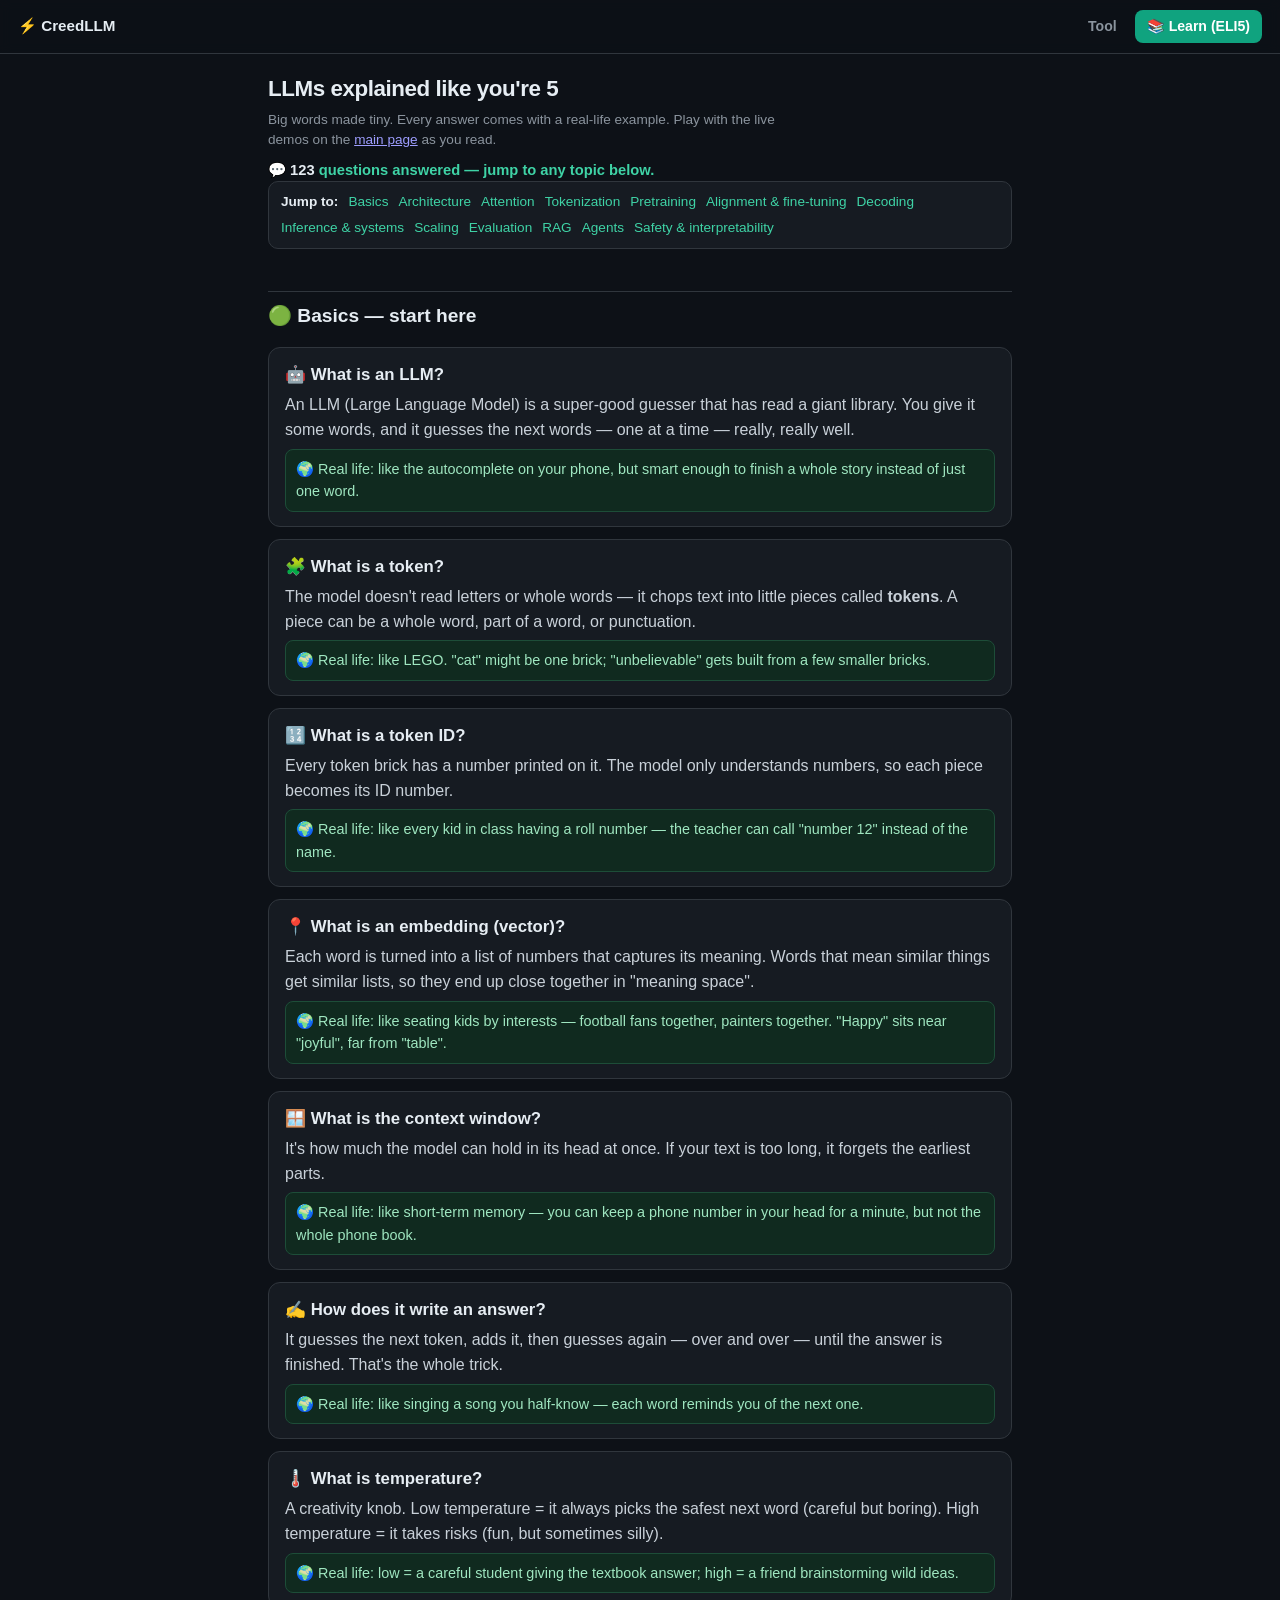
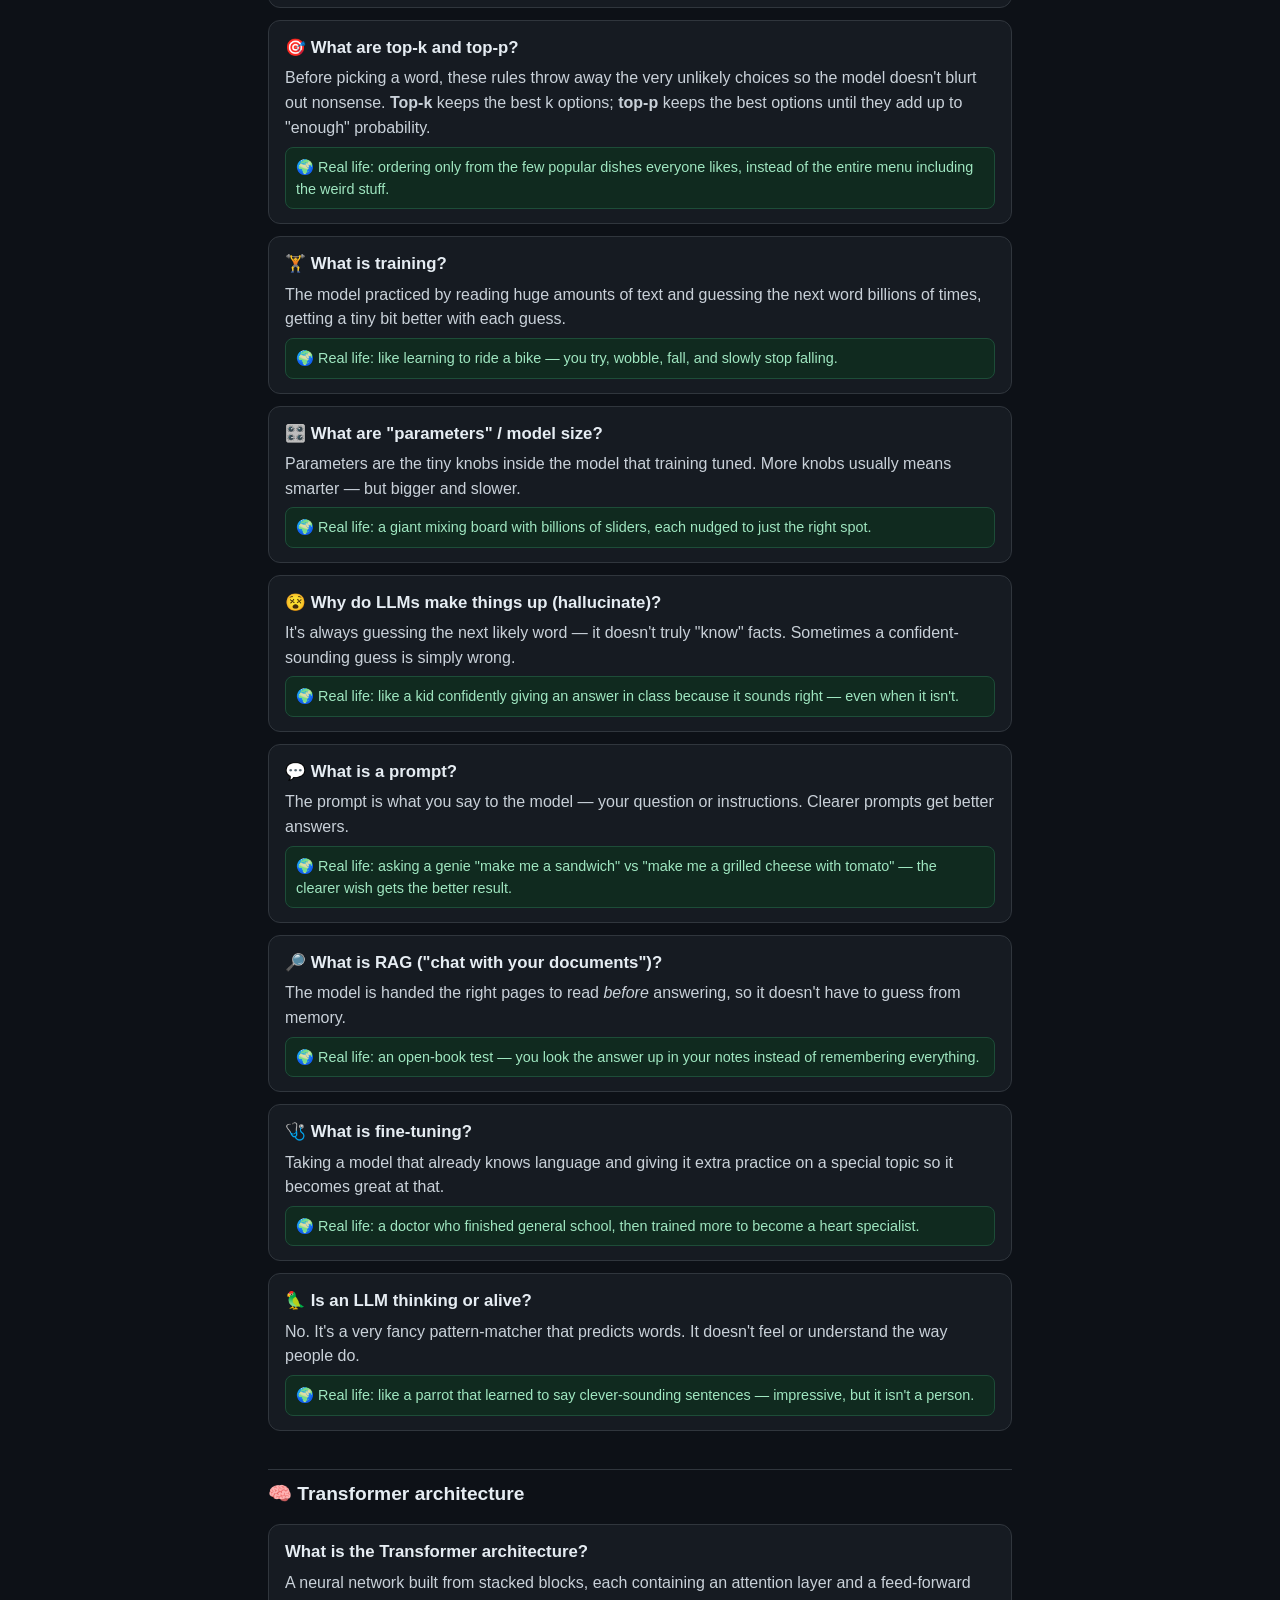
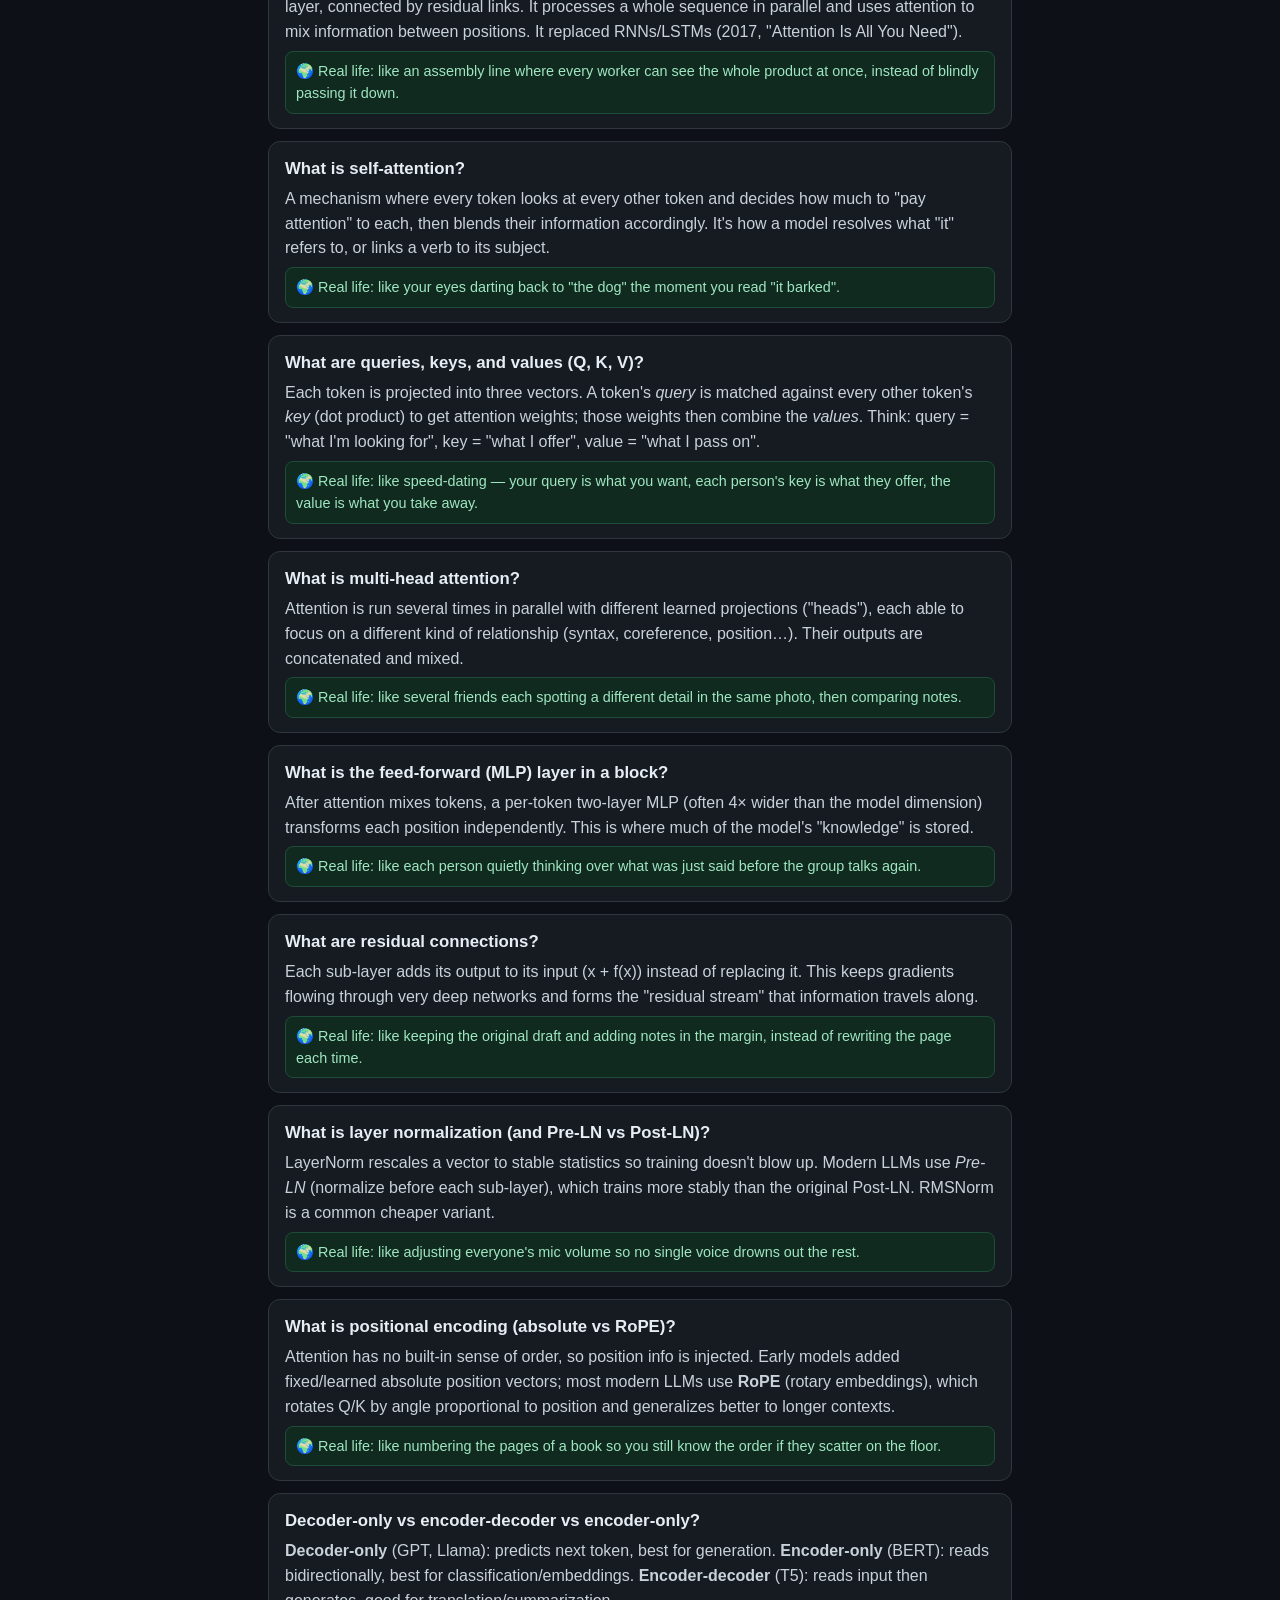
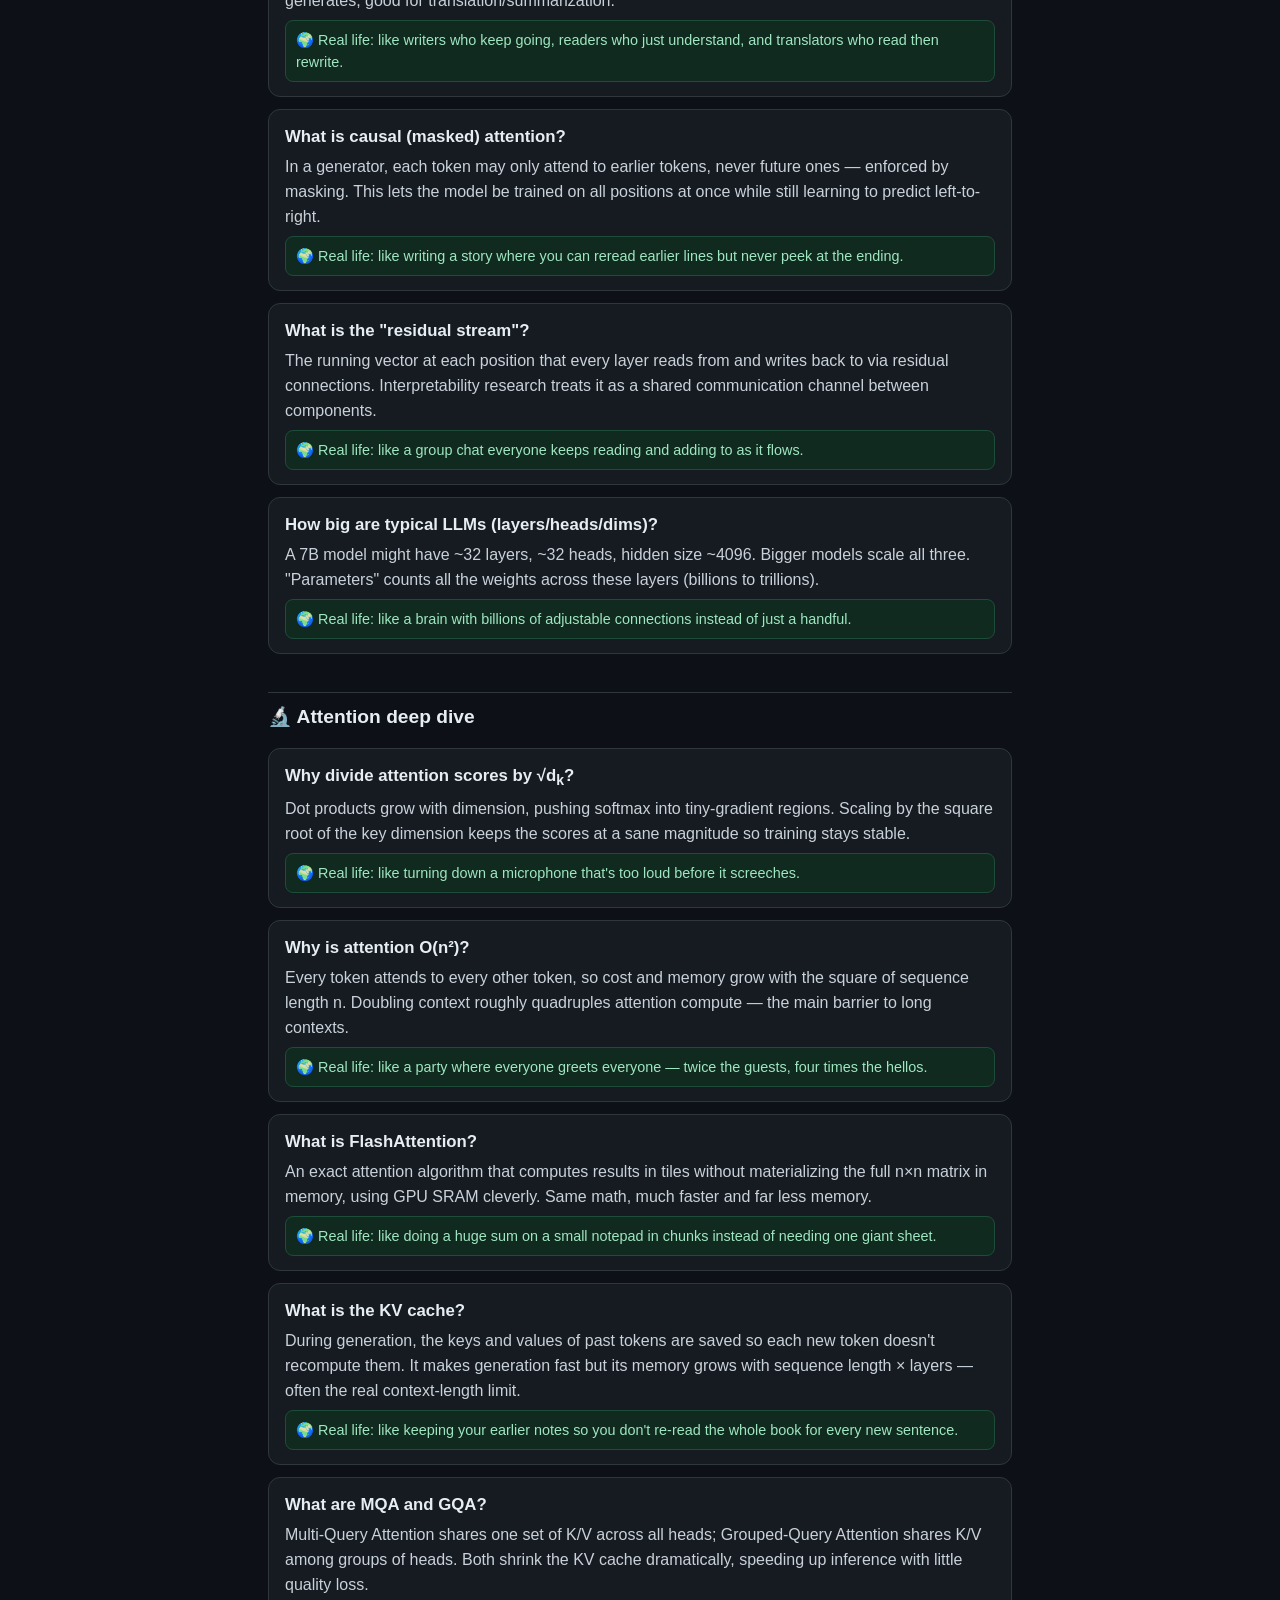
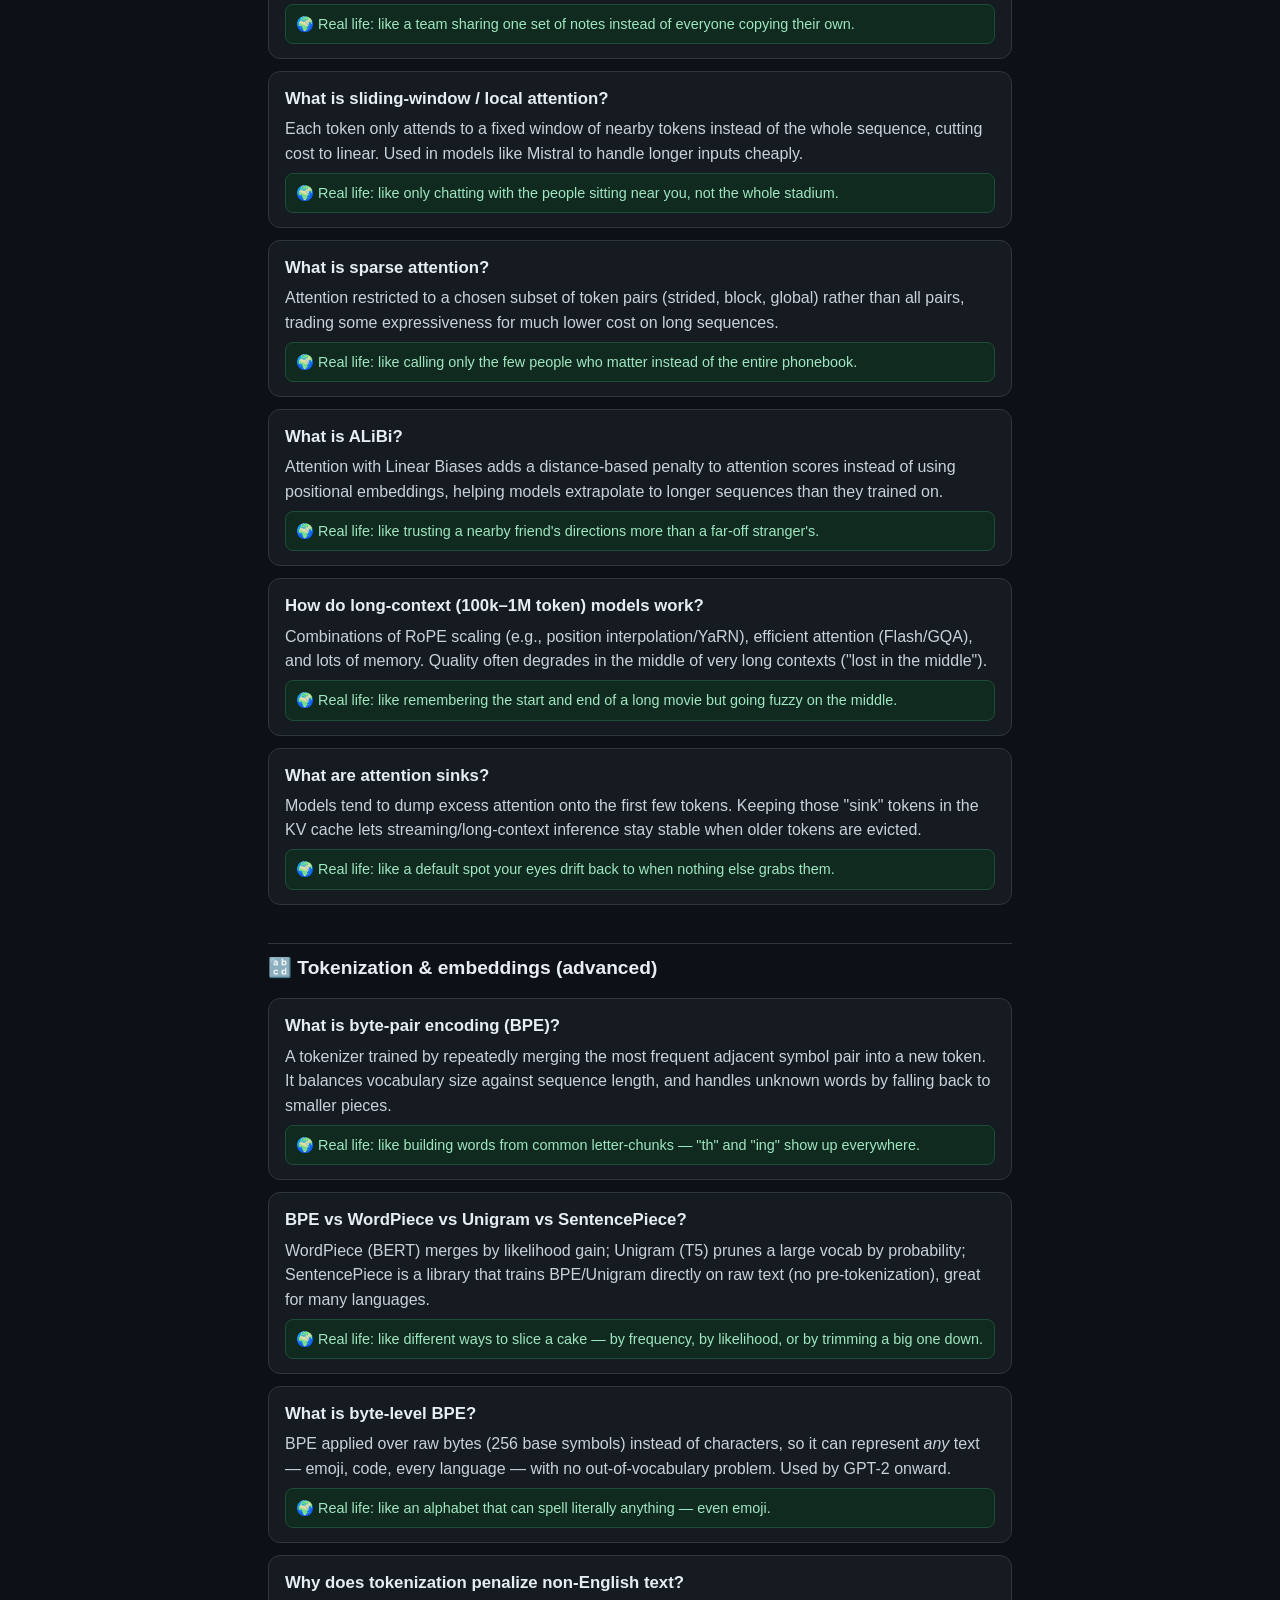
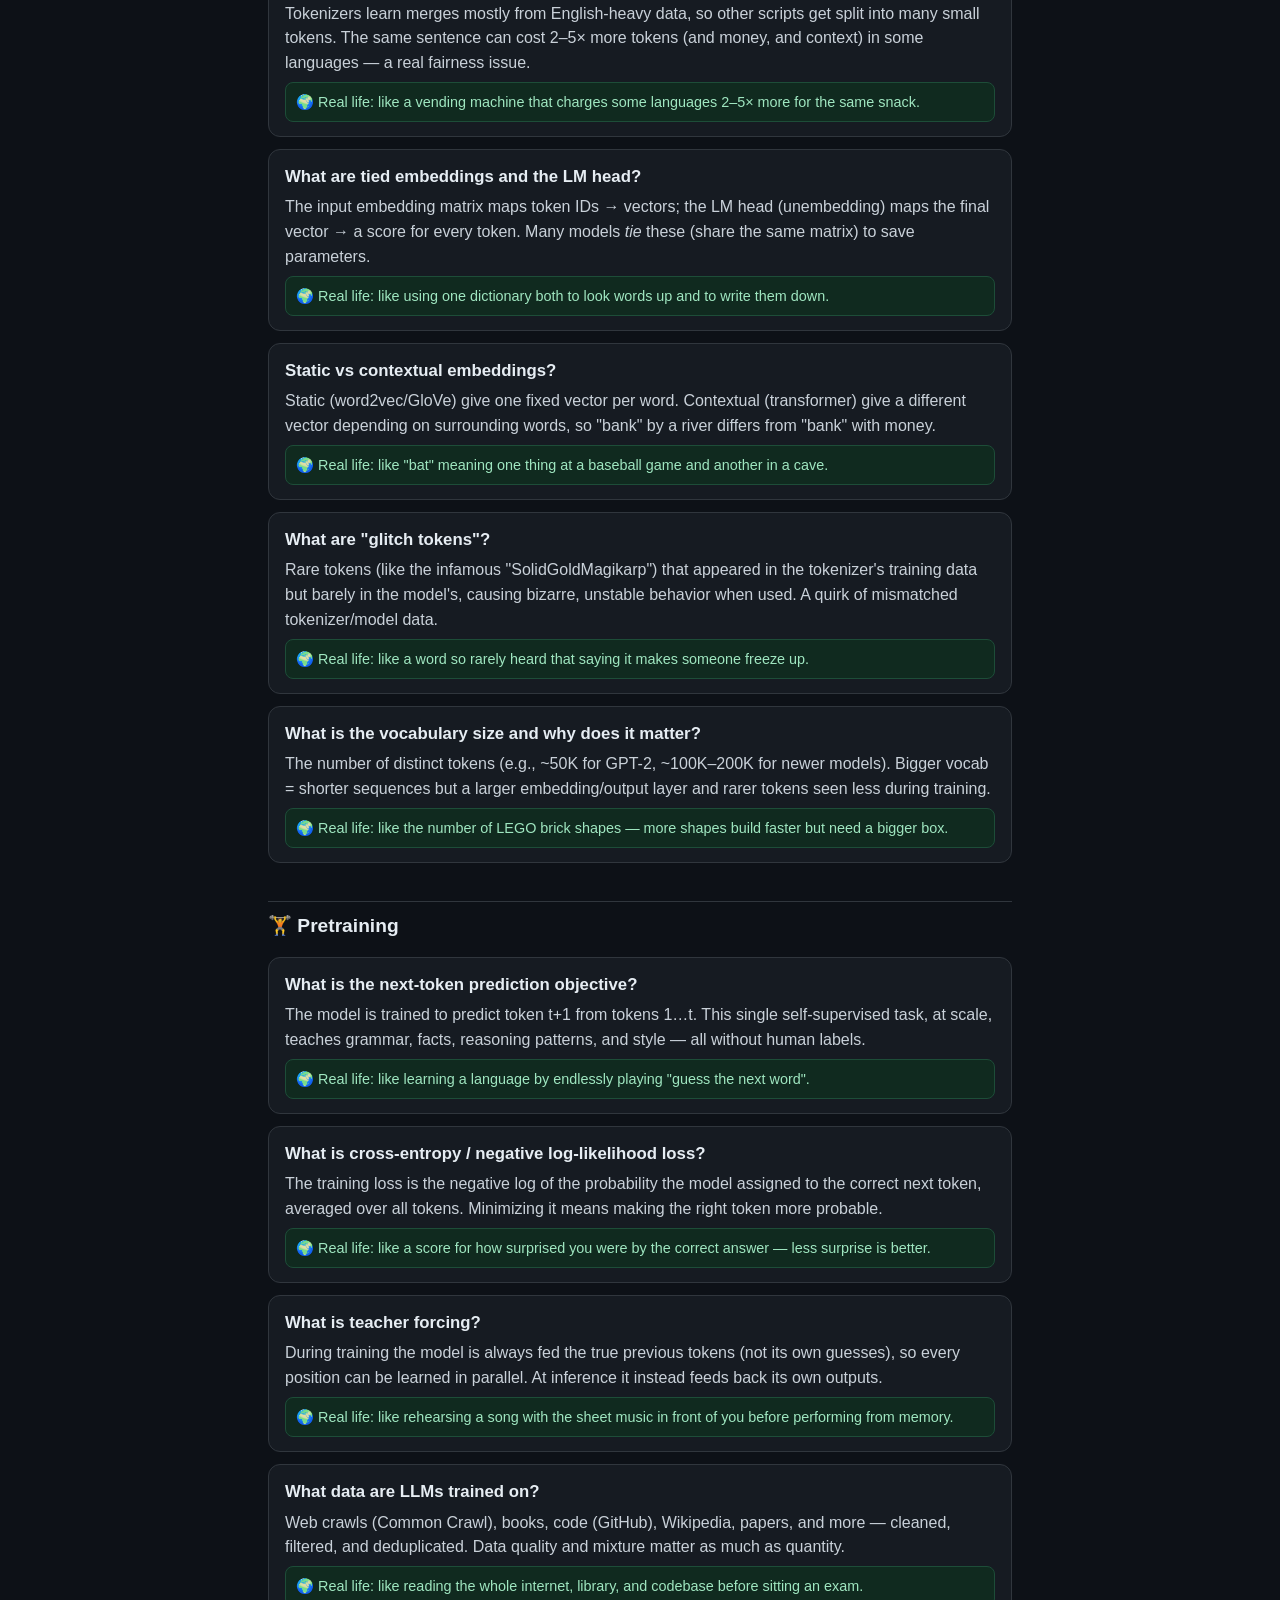
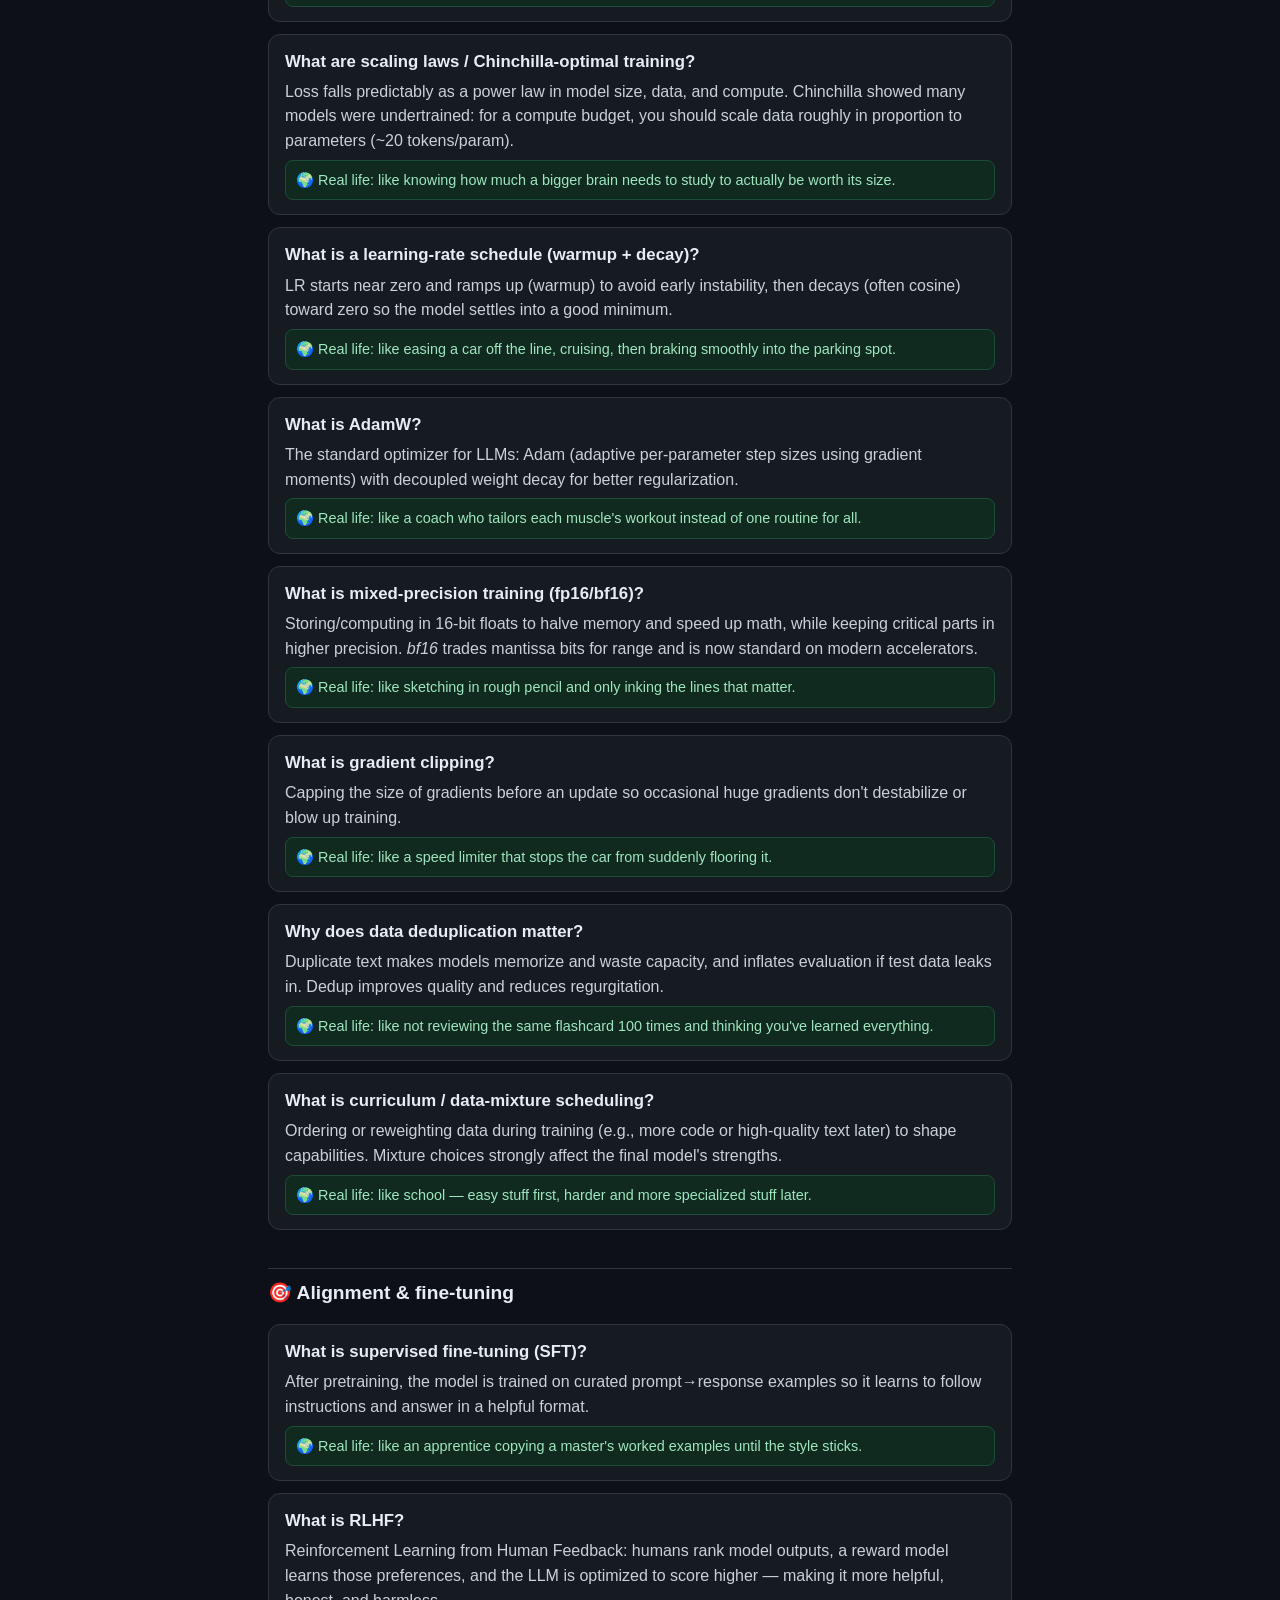
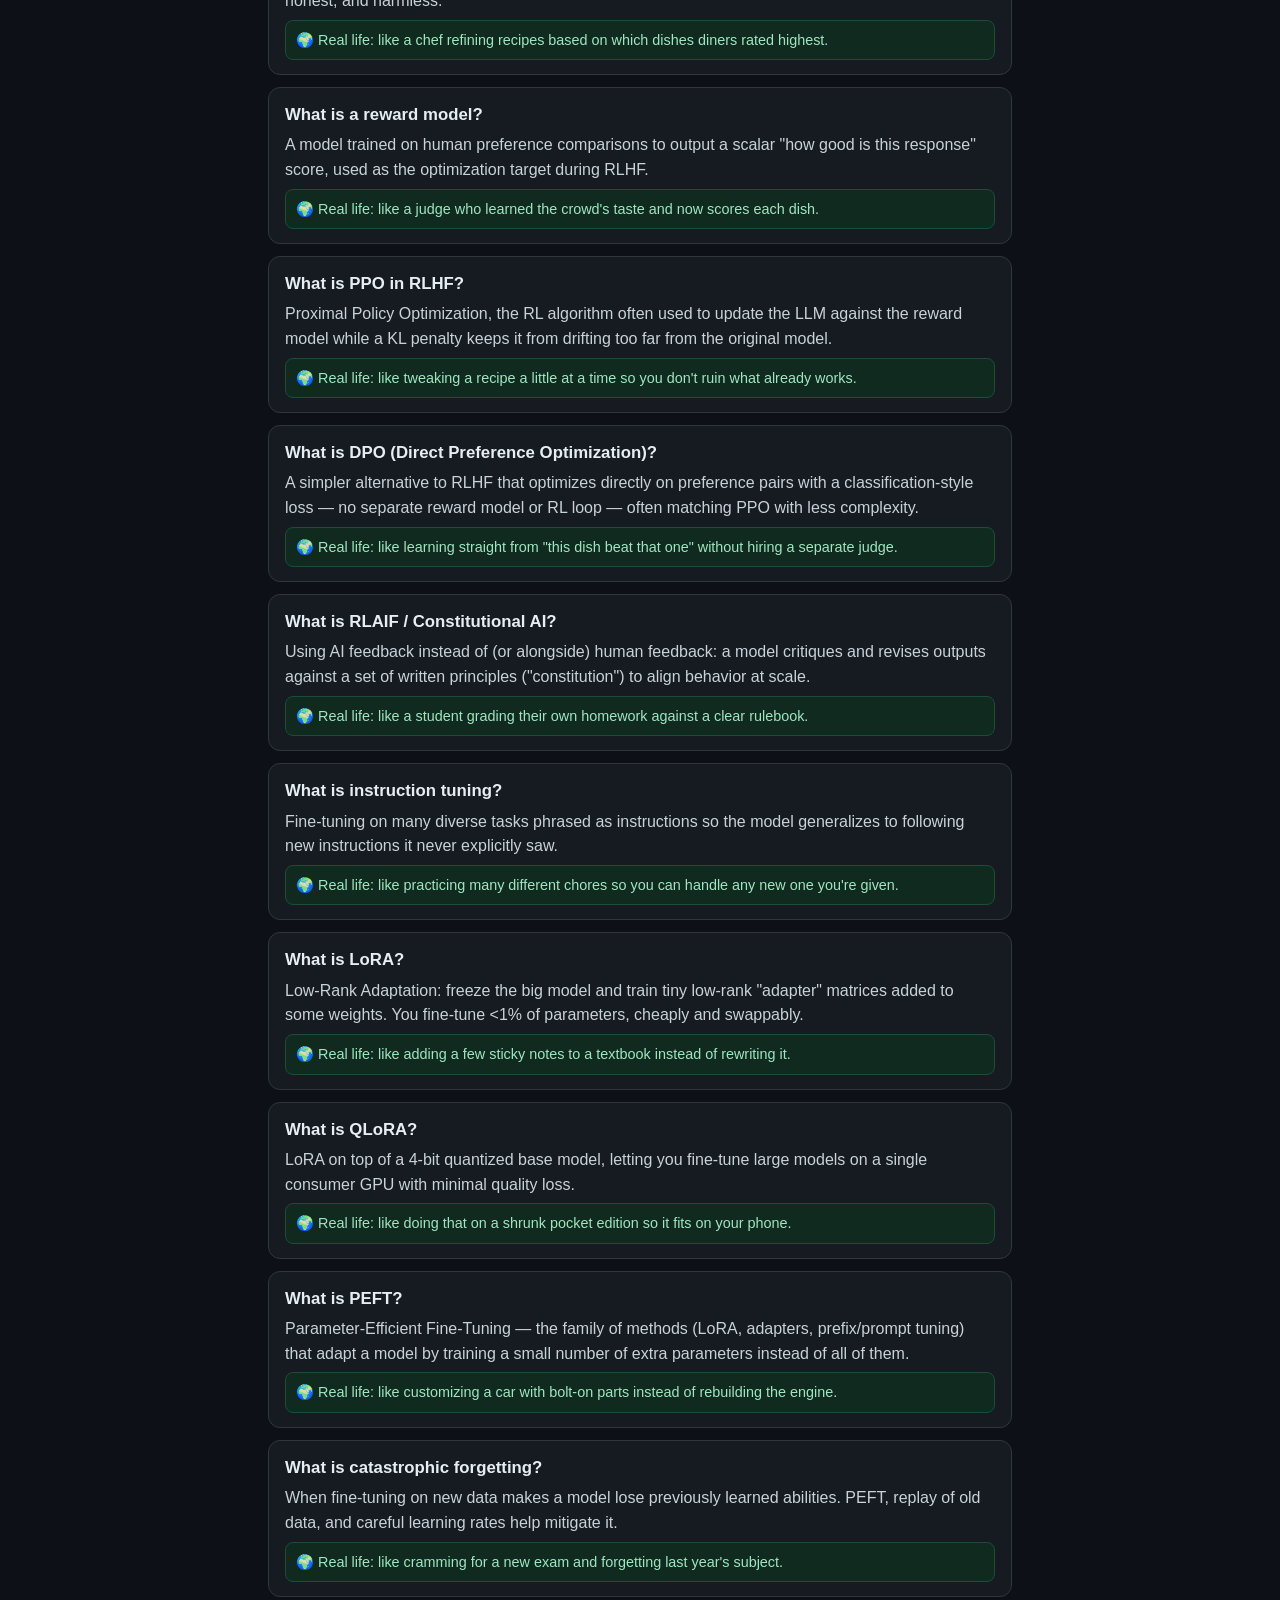
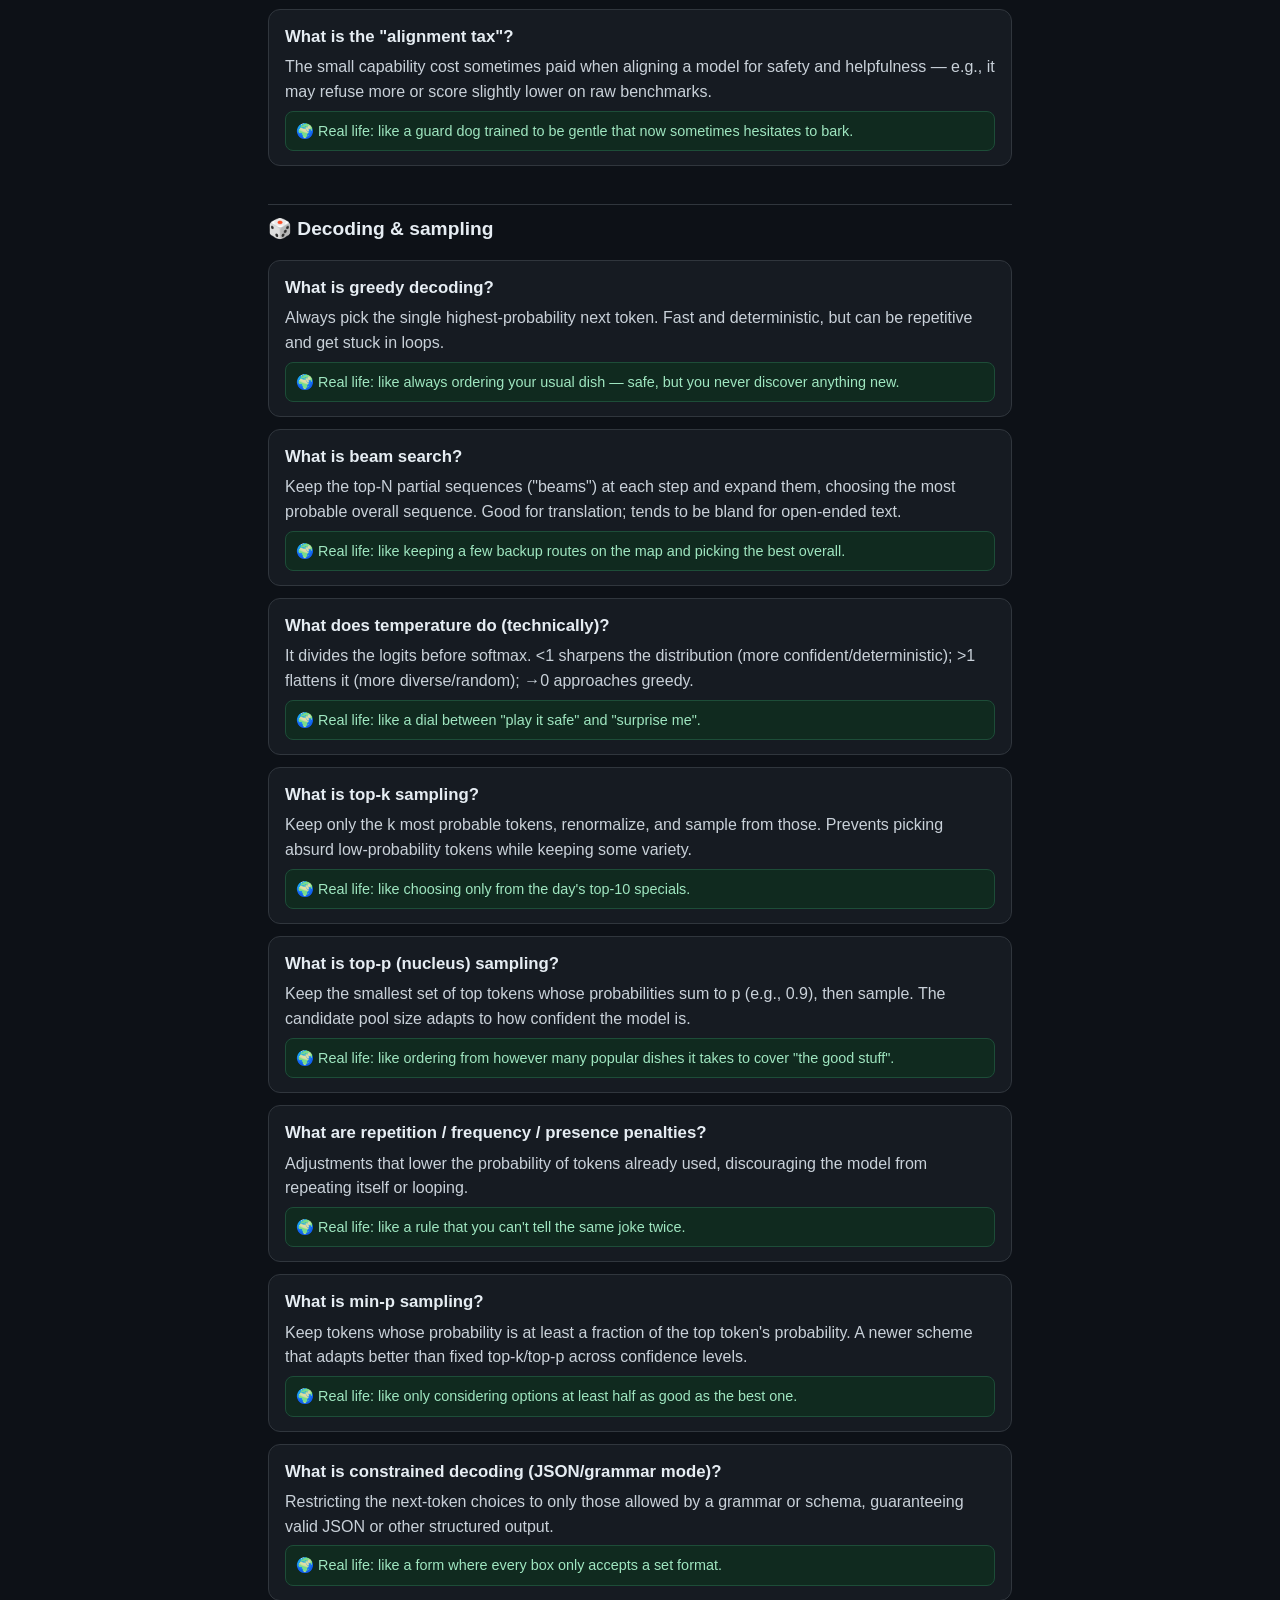
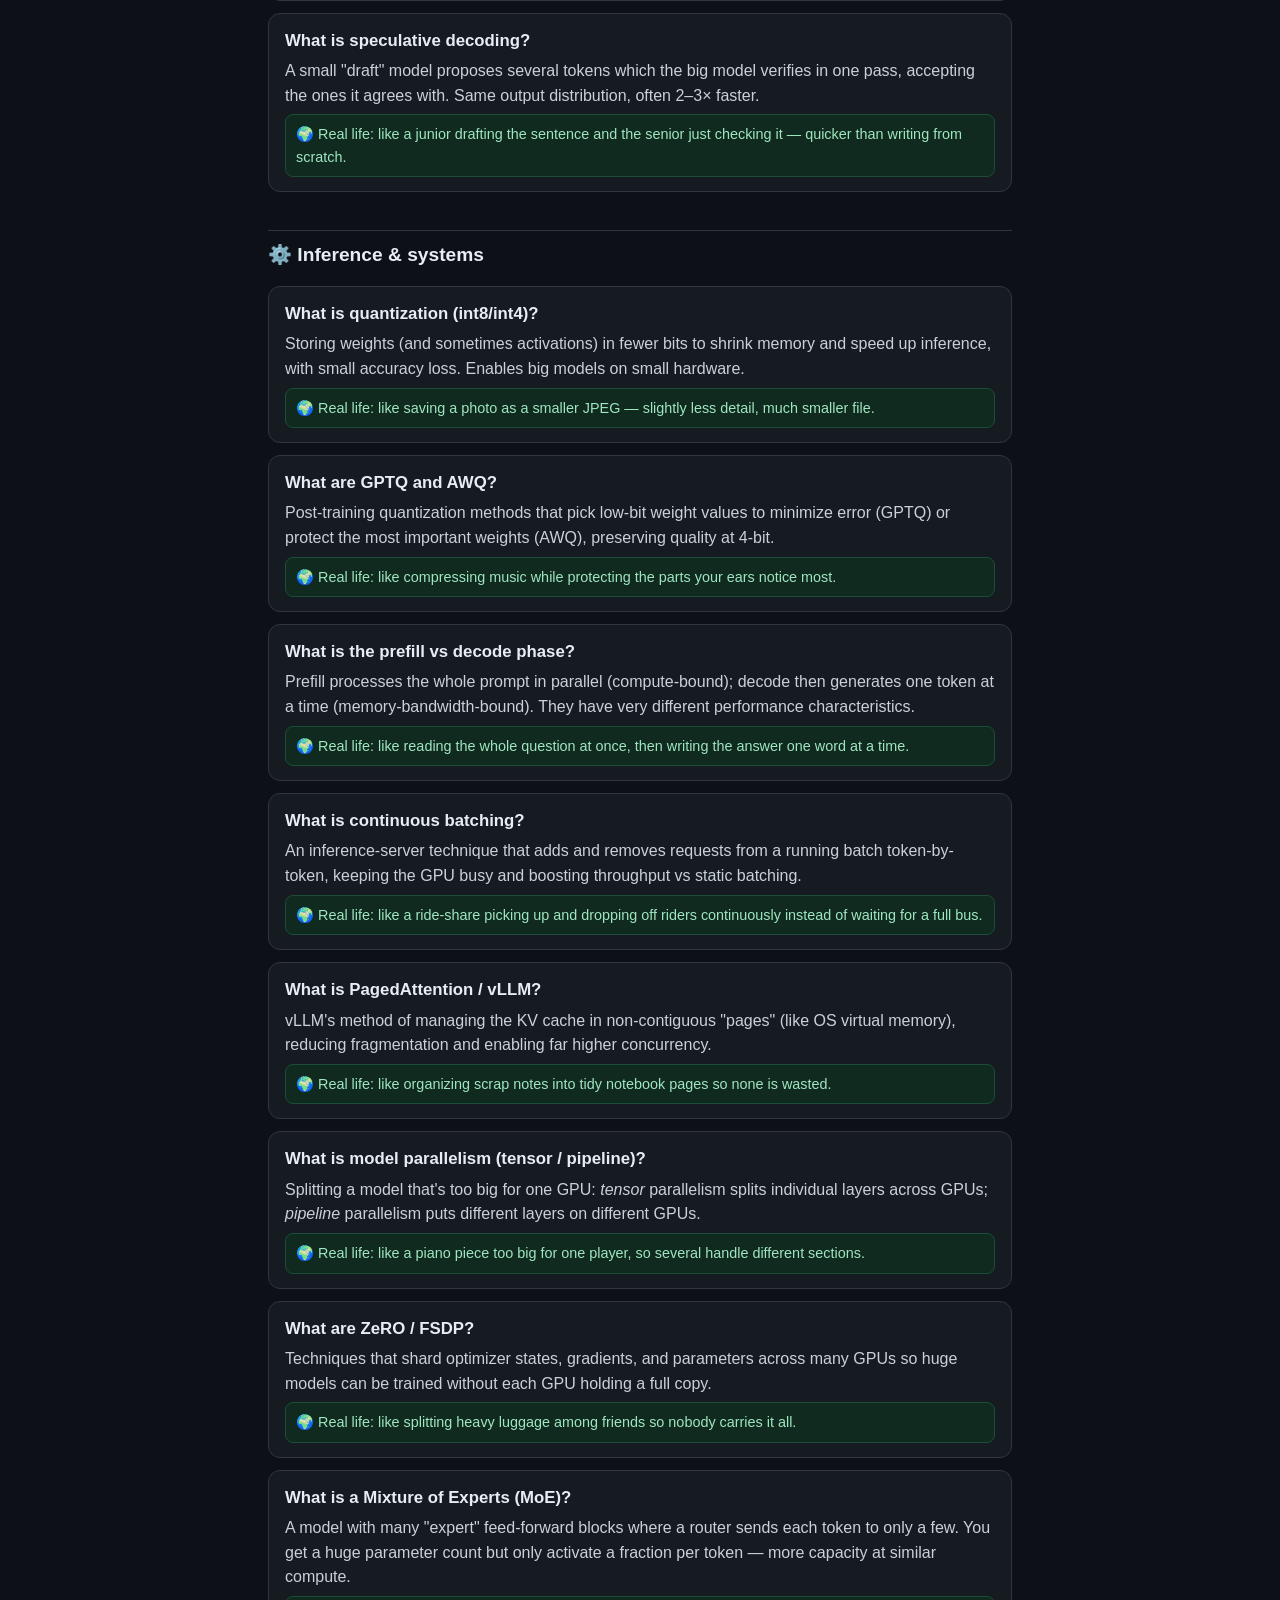
==== commit fedb6e4c: "learn.html: add a real-life example to every FAQ card + live question count - Every card across all " ====
--- a/learn.html
+++ b/learn.html
@@ -3,13 +3,13 @@
 <head>
   <meta charset="UTF-8" />
   <meta name="viewport" content="width=device-width, initial-scale=1.0" />
-  <title>LLMs explained like you're 5 — Vamp Tokenizer</title>
+  <title>LLMs explained like you're 5 — CreedLLM</title>
   <meta name="description" content="Large Language Models (LLMs) explained in plain words, like you're five, with real-life examples: tokens, embeddings, context, temperature, top-k/top-p, training, hallucination, RAG, and more." />
   <link rel="stylesheet" href="style.css" />
 </head>
 <body>
   <nav class="topnav">
-    <span class="nav-brand">⚡ Vamp Tokenizer</span>
+    <span class="nav-brand">⚡ CreedLLM</span>
     <div class="nav-links">
       <a href="index.html">Tool</a>
       <a href="learn.html" class="active">📚 Learn (ELI5)</a>
@@ -22,6 +22,7 @@
         Big words made tiny. Every answer comes with a real-life example. Play with
         the live demos on the <a href="index.html">main page</a> as you read.
       </p>
+      <p class="qcount">💬 <strong id="qCount">0</strong> questions answered — jump to any topic below.</p>
     </header>
 
     <nav class="faq-toc">
@@ -177,546 +178,654 @@
         <p>A neural network built from stacked blocks, each containing an attention
         layer and a feed-forward layer, connected by residual links. It processes a
         whole sequence in parallel and uses attention to mix information between
-        positions. It replaced RNNs/LSTMs (2017, "Attention Is All You Need").</p></article>
+        positions. It replaced RNNs/LSTMs (2017, "Attention Is All You Need").</p>
+        <p class="real">🌍 Real life: like an assembly line where every worker can see the whole product at once, instead of blindly passing it down.</p></article>
 
       <article class="faq-card"><h2>What is self-attention?</h2>
         <p>A mechanism where every token looks at every other token and decides how
         much to "pay attention" to each, then blends their information accordingly.
         It's how a model resolves what "it" refers to, or links a verb to its
-        subject.</p></article>
+        subject.</p>
+        <p class="real">🌍 Real life: like your eyes darting back to "the dog" the moment you read "it barked".</p></article>
 
       <article class="faq-card"><h2>What are queries, keys, and values (Q, K, V)?</h2>
         <p>Each token is projected into three vectors. A token's <em>query</em> is
         matched against every other token's <em>key</em> (dot product) to get
         attention weights; those weights then combine the <em>values</em>. Think:
         query = "what I'm looking for", key = "what I offer", value = "what I pass
-        on".</p></article>
+        on".</p>
+        <p class="real">🌍 Real life: like speed-dating — your query is what you want, each person's key is what they offer, the value is what you take away.</p></article>
 
       <article class="faq-card"><h2>What is multi-head attention?</h2>
         <p>Attention is run several times in parallel with different learned
         projections ("heads"), each able to focus on a different kind of
         relationship (syntax, coreference, position…). Their outputs are
-        concatenated and mixed.</p></article>
+        concatenated and mixed.</p>
+        <p class="real">🌍 Real life: like several friends each spotting a different detail in the same photo, then comparing notes.</p></article>
 
       <article class="faq-card"><h2>What is the feed-forward (MLP) layer in a block?</h2>
         <p>After attention mixes tokens, a per-token two-layer MLP (often 4× wider
         than the model dimension) transforms each position independently. This is
-        where much of the model's "knowledge" is stored.</p></article>
+        where much of the model's "knowledge" is stored.</p>
+        <p class="real">🌍 Real life: like each person quietly thinking over what was just said before the group talks again.</p></article>
 
       <article class="faq-card"><h2>What are residual connections?</h2>
         <p>Each sub-layer adds its output to its input (x + f(x)) instead of
         replacing it. This keeps gradients flowing through very deep networks and
-        forms the "residual stream" that information travels along.</p></article>
+        forms the "residual stream" that information travels along.</p>
+        <p class="real">🌍 Real life: like keeping the original draft and adding notes in the margin, instead of rewriting the page each time.</p></article>
 
       <article class="faq-card"><h2>What is layer normalization (and Pre-LN vs Post-LN)?</h2>
         <p>LayerNorm rescales a vector to stable statistics so training doesn't blow
         up. Modern LLMs use <em>Pre-LN</em> (normalize before each sub-layer), which
         trains more stably than the original Post-LN. RMSNorm is a common cheaper
-        variant.</p></article>
+        variant.</p>
+        <p class="real">🌍 Real life: like adjusting everyone's mic volume so no single voice drowns out the rest.</p></article>
 
       <article class="faq-card"><h2>What is positional encoding (absolute vs RoPE)?</h2>
         <p>Attention has no built-in sense of order, so position info is injected.
         Early models added fixed/learned absolute position vectors; most modern LLMs
         use <strong>RoPE</strong> (rotary embeddings), which rotates Q/K by angle
-        proportional to position and generalizes better to longer contexts.</p></article>
+        proportional to position and generalizes better to longer contexts.</p>
+        <p class="real">🌍 Real life: like numbering the pages of a book so you still know the order if they scatter on the floor.</p></article>
 
       <article class="faq-card"><h2>Decoder-only vs encoder-decoder vs encoder-only?</h2>
         <p><strong>Decoder-only</strong> (GPT, Llama): predicts next token, best for
         generation. <strong>Encoder-only</strong> (BERT): reads bidirectionally,
         best for classification/embeddings. <strong>Encoder-decoder</strong> (T5):
-        reads input then generates, good for translation/summarization.</p></article>
+        reads input then generates, good for translation/summarization.</p>
+        <p class="real">🌍 Real life: like writers who keep going, readers who just understand, and translators who read then rewrite.</p></article>
 
       <article class="faq-card"><h2>What is causal (masked) attention?</h2>
         <p>In a generator, each token may only attend to earlier tokens, never future
         ones — enforced by masking. This lets the model be trained on all positions
-        at once while still learning to predict left-to-right.</p></article>
+        at once while still learning to predict left-to-right.</p>
+        <p class="real">🌍 Real life: like writing a story where you can reread earlier lines but never peek at the ending.</p></article>
 
       <article class="faq-card"><h2>What is the "residual stream"?</h2>
         <p>The running vector at each position that every layer reads from and writes
         back to via residual connections. Interpretability research treats it as a
-        shared communication channel between components.</p></article>
+        shared communication channel between components.</p>
+        <p class="real">🌍 Real life: like a group chat everyone keeps reading and adding to as it flows.</p></article>
 
       <article class="faq-card"><h2>How big are typical LLMs (layers/heads/dims)?</h2>
         <p>A 7B model might have ~32 layers, ~32 heads, hidden size ~4096. Bigger
         models scale all three. "Parameters" counts all the weights across these
-        layers (billions to trillions).</p></article>
+        layers (billions to trillions).</p>
+        <p class="real">🌍 Real life: like a brain with billions of adjustable connections instead of just a handful.</p></article>
 
       <h2 class="faq-cat" id="attn">🔬 Attention deep dive</h2>
 
       <article class="faq-card"><h2>Why divide attention scores by √d<sub>k</sub>?</h2>
         <p>Dot products grow with dimension, pushing softmax into tiny-gradient
         regions. Scaling by the square root of the key dimension keeps the scores at
-        a sane magnitude so training stays stable.</p></article>
+        a sane magnitude so training stays stable.</p>
+        <p class="real">🌍 Real life: like turning down a microphone that's too loud before it screeches.</p></article>
 
       <article class="faq-card"><h2>Why is attention O(n²)?</h2>
         <p>Every token attends to every other token, so cost and memory grow with the
         square of sequence length n. Doubling context roughly quadruples attention
-        compute — the main barrier to long contexts.</p></article>
+        compute — the main barrier to long contexts.</p>
+        <p class="real">🌍 Real life: like a party where everyone greets everyone — twice the guests, four times the hellos.</p></article>
 
       <article class="faq-card"><h2>What is FlashAttention?</h2>
         <p>An exact attention algorithm that computes results in tiles without
         materializing the full n×n matrix in memory, using GPU SRAM cleverly. Same
-        math, much faster and far less memory.</p></article>
+        math, much faster and far less memory.</p>
+        <p class="real">🌍 Real life: like doing a huge sum on a small notepad in chunks instead of needing one giant sheet.</p></article>
 
       <article class="faq-card"><h2>What is the KV cache?</h2>
         <p>During generation, the keys and values of past tokens are saved so each
         new token doesn't recompute them. It makes generation fast but its memory
-        grows with sequence length × layers — often the real context-length limit.</p></article>
+        grows with sequence length × layers — often the real context-length limit.</p>
+        <p class="real">🌍 Real life: like keeping your earlier notes so you don't re-read the whole book for every new sentence.</p></article>
 
       <article class="faq-card"><h2>What are MQA and GQA?</h2>
         <p>Multi-Query Attention shares one set of K/V across all heads;
         Grouped-Query Attention shares K/V among groups of heads. Both shrink the KV
-        cache dramatically, speeding up inference with little quality loss.</p></article>
+        cache dramatically, speeding up inference with little quality loss.</p>
+        <p class="real">🌍 Real life: like a team sharing one set of notes instead of everyone copying their own.</p></article>
 
       <article class="faq-card"><h2>What is sliding-window / local attention?</h2>
         <p>Each token only attends to a fixed window of nearby tokens instead of the
         whole sequence, cutting cost to linear. Used in models like Mistral to handle
-        longer inputs cheaply.</p></article>
+        longer inputs cheaply.</p>
+        <p class="real">🌍 Real life: like only chatting with the people sitting near you, not the whole stadium.</p></article>
 
       <article class="faq-card"><h2>What is sparse attention?</h2>
         <p>Attention restricted to a chosen subset of token pairs (strided, block,
         global) rather than all pairs, trading some expressiveness for much lower
-        cost on long sequences.</p></article>
+        cost on long sequences.</p>
+        <p class="real">🌍 Real life: like calling only the few people who matter instead of the entire phonebook.</p></article>
 
       <article class="faq-card"><h2>What is ALiBi?</h2>
         <p>Attention with Linear Biases adds a distance-based penalty to attention
         scores instead of using positional embeddings, helping models extrapolate to
-        longer sequences than they trained on.</p></article>
+        longer sequences than they trained on.</p>
+        <p class="real">🌍 Real life: like trusting a nearby friend's directions more than a far-off stranger's.</p></article>
 
       <article class="faq-card"><h2>How do long-context (100k–1M token) models work?</h2>
         <p>Combinations of RoPE scaling (e.g., position interpolation/YaRN), efficient
         attention (Flash/GQA), and lots of memory. Quality often degrades in the
-        middle of very long contexts ("lost in the middle").</p></article>
+        middle of very long contexts ("lost in the middle").</p>
+        <p class="real">🌍 Real life: like remembering the start and end of a long movie but going fuzzy on the middle.</p></article>
 
       <article class="faq-card"><h2>What are attention sinks?</h2>
         <p>Models tend to dump excess attention onto the first few tokens. Keeping
         those "sink" tokens in the KV cache lets streaming/long-context inference stay
-        stable when older tokens are evicted.</p></article>
+        stable when older tokens are evicted.</p>
+        <p class="real">🌍 Real life: like a default spot your eyes drift back to when nothing else grabs them.</p></article>
 
       <h2 class="faq-cat" id="tok">🔡 Tokenization &amp; embeddings (advanced)</h2>
 
       <article class="faq-card"><h2>What is byte-pair encoding (BPE)?</h2>
         <p>A tokenizer trained by repeatedly merging the most frequent adjacent
         symbol pair into a new token. It balances vocabulary size against sequence
-        length, and handles unknown words by falling back to smaller pieces.</p></article>
+        length, and handles unknown words by falling back to smaller pieces.</p>
+        <p class="real">🌍 Real life: like building words from common letter-chunks — "th" and "ing" show up everywhere.</p></article>
 
       <article class="faq-card"><h2>BPE vs WordPiece vs Unigram vs SentencePiece?</h2>
         <p>WordPiece (BERT) merges by likelihood gain; Unigram (T5) prunes a large
         vocab by probability; SentencePiece is a library that trains BPE/Unigram
-        directly on raw text (no pre-tokenization), great for many languages.</p></article>
+        directly on raw text (no pre-tokenization), great for many languages.</p>
+        <p class="real">🌍 Real life: like different ways to slice a cake — by frequency, by likelihood, or by trimming a big one down.</p></article>
 
       <article class="faq-card"><h2>What is byte-level BPE?</h2>
         <p>BPE applied over raw bytes (256 base symbols) instead of characters, so it
         can represent <em>any</em> text — emoji, code, every language — with no
-        out-of-vocabulary problem. Used by GPT-2 onward.</p></article>
+        out-of-vocabulary problem. Used by GPT-2 onward.</p>
+        <p class="real">🌍 Real life: like an alphabet that can spell literally anything — even emoji.</p></article>
 
       <article class="faq-card"><h2>Why does tokenization penalize non-English text?</h2>
         <p>Tokenizers learn merges mostly from English-heavy data, so other scripts
         get split into many small tokens. The same sentence can cost 2–5× more tokens
-        (and money, and context) in some languages — a real fairness issue.</p></article>
+        (and money, and context) in some languages — a real fairness issue.</p>
+        <p class="real">🌍 Real life: like a vending machine that charges some languages 2–5× more for the same snack.</p></article>
 
       <article class="faq-card"><h2>What are tied embeddings and the LM head?</h2>
         <p>The input embedding matrix maps token IDs → vectors; the LM head
         (unembedding) maps the final vector → a score for every token. Many models
-        <em>tie</em> these (share the same matrix) to save parameters.</p></article>
+        <em>tie</em> these (share the same matrix) to save parameters.</p>
+        <p class="real">🌍 Real life: like using one dictionary both to look words up and to write them down.</p></article>
 
       <article class="faq-card"><h2>Static vs contextual embeddings?</h2>
         <p>Static (word2vec/GloVe) give one fixed vector per word. Contextual
         (transformer) give a different vector depending on surrounding words, so
-        "bank" by a river differs from "bank" with money.</p></article>
+        "bank" by a river differs from "bank" with money.</p>
+        <p class="real">🌍 Real life: like "bat" meaning one thing at a baseball game and another in a cave.</p></article>
 
       <article class="faq-card"><h2>What are "glitch tokens"?</h2>
         <p>Rare tokens (like the infamous "SolidGoldMagikarp") that appeared in the
         tokenizer's training data but barely in the model's, causing bizarre,
-        unstable behavior when used. A quirk of mismatched tokenizer/model data.</p></article>
+        unstable behavior when used. A quirk of mismatched tokenizer/model data.</p>
+        <p class="real">🌍 Real life: like a word so rarely heard that saying it makes someone freeze up.</p></article>
 
       <article class="faq-card"><h2>What is the vocabulary size and why does it matter?</h2>
         <p>The number of distinct tokens (e.g., ~50K for GPT-2, ~100K–200K for newer
         models). Bigger vocab = shorter sequences but a larger embedding/output layer
-        and rarer tokens seen less during training.</p></article>
+        and rarer tokens seen less during training.</p>
+        <p class="real">🌍 Real life: like the number of LEGO brick shapes — more shapes build faster but need a bigger box.</p></article>
 
       <h2 class="faq-cat" id="pretrain">🏋️ Pretraining</h2>
 
       <article class="faq-card"><h2>What is the next-token prediction objective?</h2>
         <p>The model is trained to predict token t+1 from tokens 1…t. This single
         self-supervised task, at scale, teaches grammar, facts, reasoning patterns,
-        and style — all without human labels.</p></article>
+        and style — all without human labels.</p>
+        <p class="real">🌍 Real life: like learning a language by endlessly playing "guess the next word".</p></article>
 
       <article class="faq-card"><h2>What is cross-entropy / negative log-likelihood loss?</h2>
         <p>The training loss is the negative log of the probability the model assigned
         to the correct next token, averaged over all tokens. Minimizing it means
-        making the right token more probable.</p></article>
+        making the right token more probable.</p>
+        <p class="real">🌍 Real life: like a score for how surprised you were by the correct answer — less surprise is better.</p></article>
 
       <article class="faq-card"><h2>What is teacher forcing?</h2>
         <p>During training the model is always fed the true previous tokens (not its
         own guesses), so every position can be learned in parallel. At inference it
-        instead feeds back its own outputs.</p></article>
+        instead feeds back its own outputs.</p>
+        <p class="real">🌍 Real life: like rehearsing a song with the sheet music in front of you before performing from memory.</p></article>
 
       <article class="faq-card"><h2>What data are LLMs trained on?</h2>
         <p>Web crawls (Common Crawl), books, code (GitHub), Wikipedia, papers, and
         more — cleaned, filtered, and deduplicated. Data quality and mixture matter
-        as much as quantity.</p></article>
+        as much as quantity.</p>
+        <p class="real">🌍 Real life: like reading the whole internet, library, and codebase before sitting an exam.</p></article>
 
       <article class="faq-card"><h2>What are scaling laws / Chinchilla-optimal training?</h2>
         <p>Loss falls predictably as a power law in model size, data, and compute.
         Chinchilla showed many models were undertrained: for a compute budget, you
-        should scale data roughly in proportion to parameters (~20 tokens/param).</p></article>
+        should scale data roughly in proportion to parameters (~20 tokens/param).</p>
+        <p class="real">🌍 Real life: like knowing how much a bigger brain needs to study to actually be worth its size.</p></article>
 
       <article class="faq-card"><h2>What is a learning-rate schedule (warmup + decay)?</h2>
         <p>LR starts near zero and ramps up (warmup) to avoid early instability, then
-        decays (often cosine) toward zero so the model settles into a good minimum.</p></article>
+        decays (often cosine) toward zero so the model settles into a good minimum.</p>
+        <p class="real">🌍 Real life: like easing a car off the line, cruising, then braking smoothly into the parking spot.</p></article>
 
       <article class="faq-card"><h2>What is AdamW?</h2>
         <p>The standard optimizer for LLMs: Adam (adaptive per-parameter step sizes
         using gradient moments) with decoupled weight decay for better
-        regularization.</p></article>
+        regularization.</p>
+        <p class="real">🌍 Real life: like a coach who tailors each muscle's workout instead of one routine for all.</p></article>
 
       <article class="faq-card"><h2>What is mixed-precision training (fp16/bf16)?</h2>
         <p>Storing/computing in 16-bit floats to halve memory and speed up math, while
         keeping critical parts in higher precision. <em>bf16</em> trades mantissa bits
-        for range and is now standard on modern accelerators.</p></article>
+        for range and is now standard on modern accelerators.</p>
+        <p class="real">🌍 Real life: like sketching in rough pencil and only inking the lines that matter.</p></article>
 
       <article class="faq-card"><h2>What is gradient clipping?</h2>
         <p>Capping the size of gradients before an update so occasional huge gradients
-        don't destabilize or blow up training.</p></article>
+        don't destabilize or blow up training.</p>
+        <p class="real">🌍 Real life: like a speed limiter that stops the car from suddenly flooring it.</p></article>
 
       <article class="faq-card"><h2>Why does data deduplication matter?</h2>
         <p>Duplicate text makes models memorize and waste capacity, and inflates
         evaluation if test data leaks in. Dedup improves quality and reduces
-        regurgitation.</p></article>
+        regurgitation.</p>
+        <p class="real">🌍 Real life: like not reviewing the same flashcard 100 times and thinking you've learned everything.</p></article>
 
       <article class="faq-card"><h2>What is curriculum / data-mixture scheduling?</h2>
         <p>Ordering or reweighting data during training (e.g., more code or
         high-quality text later) to shape capabilities. Mixture choices strongly
-        affect the final model's strengths.</p></article>
+        affect the final model's strengths.</p>
+        <p class="real">🌍 Real life: like school — easy stuff first, harder and more specialized stuff later.</p></article>
 
       <h2 class="faq-cat" id="align">🎯 Alignment &amp; fine-tuning</h2>
 
       <article class="faq-card"><h2>What is supervised fine-tuning (SFT)?</h2>
         <p>After pretraining, the model is trained on curated prompt→response examples
-        so it learns to follow instructions and answer in a helpful format.</p></article>
+        so it learns to follow instructions and answer in a helpful format.</p>
+        <p class="real">🌍 Real life: like an apprentice copying a master's worked examples until the style sticks.</p></article>
 
       <article class="faq-card"><h2>What is RLHF?</h2>
         <p>Reinforcement Learning from Human Feedback: humans rank model outputs, a
         reward model learns those preferences, and the LLM is optimized to score
-        higher — making it more helpful, honest, and harmless.</p></article>
+        higher — making it more helpful, honest, and harmless.</p>
+        <p class="real">🌍 Real life: like a chef refining recipes based on which dishes diners rated highest.</p></article>
 
       <article class="faq-card"><h2>What is a reward model?</h2>
         <p>A model trained on human preference comparisons to output a scalar "how good
-        is this response" score, used as the optimization target during RLHF.</p></article>
+        is this response" score, used as the optimization target during RLHF.</p>
+        <p class="real">🌍 Real life: like a judge who learned the crowd's taste and now scores each dish.</p></article>
 
       <article class="faq-card"><h2>What is PPO in RLHF?</h2>
         <p>Proximal Policy Optimization, the RL algorithm often used to update the LLM
         against the reward model while a KL penalty keeps it from drifting too far
-        from the original model.</p></article>
+        from the original model.</p>
+        <p class="real">🌍 Real life: like tweaking a recipe a little at a time so you don't ruin what already works.</p></article>
 
       <article class="faq-card"><h2>What is DPO (Direct Preference Optimization)?</h2>
         <p>A simpler alternative to RLHF that optimizes directly on preference pairs
         with a classification-style loss — no separate reward model or RL loop —
-        often matching PPO with less complexity.</p></article>
+        often matching PPO with less complexity.</p>
+        <p class="real">🌍 Real life: like learning straight from "this dish beat that one" without hiring a separate judge.</p></article>
 
       <article class="faq-card"><h2>What is RLAIF / Constitutional AI?</h2>
         <p>Using AI feedback instead of (or alongside) human feedback: a model critiques
         and revises outputs against a set of written principles ("constitution") to
-        align behavior at scale.</p></article>
+        align behavior at scale.</p>
+        <p class="real">🌍 Real life: like a student grading their own homework against a clear rulebook.</p></article>
 
       <article class="faq-card"><h2>What is instruction tuning?</h2>
         <p>Fine-tuning on many diverse tasks phrased as instructions so the model
-        generalizes to following new instructions it never explicitly saw.</p></article>
+        generalizes to following new instructions it never explicitly saw.</p>
+        <p class="real">🌍 Real life: like practicing many different chores so you can handle any new one you're given.</p></article>
 
       <article class="faq-card"><h2>What is LoRA?</h2>
         <p>Low-Rank Adaptation: freeze the big model and train tiny low-rank "adapter"
         matrices added to some weights. You fine-tune &lt;1% of parameters, cheaply and
-        swappably.</p></article>
+        swappably.</p>
+        <p class="real">🌍 Real life: like adding a few sticky notes to a textbook instead of rewriting it.</p></article>
 
       <article class="faq-card"><h2>What is QLoRA?</h2>
         <p>LoRA on top of a 4-bit quantized base model, letting you fine-tune large
-        models on a single consumer GPU with minimal quality loss.</p></article>
+        models on a single consumer GPU with minimal quality loss.</p>
+        <p class="real">🌍 Real life: like doing that on a shrunk pocket edition so it fits on your phone.</p></article>
 
       <article class="faq-card"><h2>What is PEFT?</h2>
         <p>Parameter-Efficient Fine-Tuning — the family of methods (LoRA, adapters,
         prefix/prompt tuning) that adapt a model by training a small number of extra
-        parameters instead of all of them.</p></article>
+        parameters instead of all of them.</p>
+        <p class="real">🌍 Real life: like customizing a car with bolt-on parts instead of rebuilding the engine.</p></article>
 
       <article class="faq-card"><h2>What is catastrophic forgetting?</h2>
         <p>When fine-tuning on new data makes a model lose previously learned
         abilities. PEFT, replay of old data, and careful learning rates help mitigate
-        it.</p></article>
+        it.</p>
+        <p class="real">🌍 Real life: like cramming for a new exam and forgetting last year's subject.</p></article>
 
       <article class="faq-card"><h2>What is the "alignment tax"?</h2>
         <p>The small capability cost sometimes paid when aligning a model for safety
         and helpfulness — e.g., it may refuse more or score slightly lower on raw
-        benchmarks.</p></article>
+        benchmarks.</p>
+        <p class="real">🌍 Real life: like a guard dog trained to be gentle that now sometimes hesitates to bark.</p></article>
 
       <h2 class="faq-cat" id="decode">🎲 Decoding &amp; sampling</h2>
 
       <article class="faq-card"><h2>What is greedy decoding?</h2>
         <p>Always pick the single highest-probability next token. Fast and
-        deterministic, but can be repetitive and get stuck in loops.</p></article>
+        deterministic, but can be repetitive and get stuck in loops.</p>
+        <p class="real">🌍 Real life: like always ordering your usual dish — safe, but you never discover anything new.</p></article>
 
       <article class="faq-card"><h2>What is beam search?</h2>
         <p>Keep the top-N partial sequences ("beams") at each step and expand them,
         choosing the most probable overall sequence. Good for translation; tends to be
-        bland for open-ended text.</p></article>
+        bland for open-ended text.</p>
+        <p class="real">🌍 Real life: like keeping a few backup routes on the map and picking the best overall.</p></article>
 
       <article class="faq-card"><h2>What does temperature do (technically)?</h2>
         <p>It divides the logits before softmax. &lt;1 sharpens the distribution
         (more confident/deterministic); &gt;1 flattens it (more diverse/random);
-        →0 approaches greedy.</p></article>
+        →0 approaches greedy.</p>
+        <p class="real">🌍 Real life: like a dial between "play it safe" and "surprise me".</p></article>
 
       <article class="faq-card"><h2>What is top-k sampling?</h2>
         <p>Keep only the k most probable tokens, renormalize, and sample from those.
-        Prevents picking absurd low-probability tokens while keeping some variety.</p></article>
+        Prevents picking absurd low-probability tokens while keeping some variety.</p>
+        <p class="real">🌍 Real life: like choosing only from the day's top-10 specials.</p></article>
 
       <article class="faq-card"><h2>What is top-p (nucleus) sampling?</h2>
         <p>Keep the smallest set of top tokens whose probabilities sum to p (e.g.,
         0.9), then sample. The candidate pool size adapts to how confident the model
-        is.</p></article>
+        is.</p>
+        <p class="real">🌍 Real life: like ordering from however many popular dishes it takes to cover "the good stuff".</p></article>
 
       <article class="faq-card"><h2>What are repetition / frequency / presence penalties?</h2>
         <p>Adjustments that lower the probability of tokens already used, discouraging
-        the model from repeating itself or looping.</p></article>
+        the model from repeating itself or looping.</p>
+        <p class="real">🌍 Real life: like a rule that you can't tell the same joke twice.</p></article>
 
       <article class="faq-card"><h2>What is min-p sampling?</h2>
         <p>Keep tokens whose probability is at least a fraction of the top token's
         probability. A newer scheme that adapts better than fixed top-k/top-p across
-        confidence levels.</p></article>
+        confidence levels.</p>
+        <p class="real">🌍 Real life: like only considering options at least half as good as the best one.</p></article>
 
       <article class="faq-card"><h2>What is constrained decoding (JSON/grammar mode)?</h2>
         <p>Restricting the next-token choices to only those allowed by a grammar or
-        schema, guaranteeing valid JSON or other structured output.</p></article>
+        schema, guaranteeing valid JSON or other structured output.</p>
+        <p class="real">🌍 Real life: like a form where every box only accepts a set format.</p></article>
 
       <article class="faq-card"><h2>What is speculative decoding?</h2>
         <p>A small "draft" model proposes several tokens which the big model verifies in
         one pass, accepting the ones it agrees with. Same output distribution, often
-        2–3× faster.</p></article>
+        2–3× faster.</p>
+        <p class="real">🌍 Real life: like a junior drafting the sentence and the senior just checking it — quicker than writing from scratch.</p></article>
 
       <h2 class="faq-cat" id="systems">⚙️ Inference &amp; systems</h2>
 
       <article class="faq-card"><h2>What is quantization (int8/int4)?</h2>
         <p>Storing weights (and sometimes activations) in fewer bits to shrink memory
         and speed up inference, with small accuracy loss. Enables big models on small
-        hardware.</p></article>
+        hardware.</p>
+        <p class="real">🌍 Real life: like saving a photo as a smaller JPEG — slightly less detail, much smaller file.</p></article>
 
       <article class="faq-card"><h2>What are GPTQ and AWQ?</h2>
         <p>Post-training quantization methods that pick low-bit weight values to
         minimize error (GPTQ) or protect the most important weights (AWQ), preserving
-        quality at 4-bit.</p></article>
+        quality at 4-bit.</p>
+        <p class="real">🌍 Real life: like compressing music while protecting the parts your ears notice most.</p></article>
 
       <article class="faq-card"><h2>What is the prefill vs decode phase?</h2>
         <p>Prefill processes the whole prompt in parallel (compute-bound); decode then
         generates one token at a time (memory-bandwidth-bound). They have very
-        different performance characteristics.</p></article>
+        different performance characteristics.</p>
+        <p class="real">🌍 Real life: like reading the whole question at once, then writing the answer one word at a time.</p></article>
 
       <article class="faq-card"><h2>What is continuous batching?</h2>
         <p>An inference-server technique that adds and removes requests from a running
         batch token-by-token, keeping the GPU busy and boosting throughput vs static
-        batching.</p></article>
+        batching.</p>
+        <p class="real">🌍 Real life: like a ride-share picking up and dropping off riders continuously instead of waiting for a full bus.</p></article>
 
       <article class="faq-card"><h2>What is PagedAttention / vLLM?</h2>
         <p>vLLM's method of managing the KV cache in non-contiguous "pages" (like OS
-        virtual memory), reducing fragmentation and enabling far higher concurrency.</p></article>
+        virtual memory), reducing fragmentation and enabling far higher concurrency.</p>
+        <p class="real">🌍 Real life: like organizing scrap notes into tidy notebook pages so none is wasted.</p></article>
 
       <article class="faq-card"><h2>What is model parallelism (tensor / pipeline)?</h2>
         <p>Splitting a model that's too big for one GPU: <em>tensor</em> parallelism
         splits individual layers across GPUs; <em>pipeline</em> parallelism puts
-        different layers on different GPUs.</p></article>
+        different layers on different GPUs.</p>
+        <p class="real">🌍 Real life: like a piano piece too big for one player, so several handle different sections.</p></article>
 
       <article class="faq-card"><h2>What are ZeRO / FSDP?</h2>
         <p>Techniques that shard optimizer states, gradients, and parameters across
-        many GPUs so huge models can be trained without each GPU holding a full copy.</p></article>
+        many GPUs so huge models can be trained without each GPU holding a full copy.</p>
+        <p class="real">🌍 Real life: like splitting heavy luggage among friends so nobody carries it all.</p></article>
 
       <article class="faq-card"><h2>What is a Mixture of Experts (MoE)?</h2>
         <p>A model with many "expert" feed-forward blocks where a router sends each
         token to only a few. You get a huge parameter count but only activate a
-        fraction per token — more capacity at similar compute.</p></article>
+        fraction per token — more capacity at similar compute.</p>
+        <p class="real">🌍 Real life: like a hospital routing you to the right specialist instead of every doctor seeing you.</p></article>
 
       <article class="faq-card"><h2>What is knowledge distillation?</h2>
         <p>Training a smaller "student" model to imitate a larger "teacher" (its outputs
-        or probabilities), getting much of the quality at a fraction of the size.</p></article>
+        or probabilities), getting much of the quality at a fraction of the size.</p>
+        <p class="real">🌍 Real life: like a student imitating a master and picking up most of the skill in less time.</p></article>
 
       <article class="faq-card"><h2>Why does KV-cache memory limit context length?</h2>
         <p>Each token stores keys/values for every layer and head; memory grows
         linearly with context length. Long contexts can need more memory for the cache
-        than for the model weights.</p></article>
+        than for the model weights.</p>
+        <p class="real">🌍 Real life: like your desk filling with sticky notes until there's no room left for new ones.</p></article>
 
       <h2 class="faq-cat" id="scaling">📈 Scaling &amp; emergence</h2>
 
       <article class="faq-card"><h2>What are scaling laws?</h2>
         <p>Empirical power-law relationships showing loss decreases smoothly as model
         size, data, and compute grow — letting labs predict a big model's performance
-        before training it.</p></article>
+        before training it.</p>
+        <p class="real">🌍 Real life: like knowing a taller plant predictably needs more water and sun.</p></article>
 
       <article class="faq-card"><h2>What are emergent abilities?</h2>
         <p>Skills (multi-step arithmetic, certain reasoning) that appear fairly
         suddenly above a model-size threshold. Their "sharpness" is debated and partly
-        depends on how you measure them.</p></article>
+        depends on how you measure them.</p>
+        <p class="real">🌍 Real life: like a kid who suddenly "gets" riding a bike after weeks of wobbling.</p></article>
 
       <article class="faq-card"><h2>What is in-context learning?</h2>
         <p>The ability to learn a task from examples placed in the prompt, with no
-        weight updates. Few-shot prompting works because of this emergent behavior.</p></article>
+        weight updates. Few-shot prompting works because of this emergent behavior.</p>
+        <p class="real">🌍 Real life: like solving a new puzzle just from the example shown on the box.</p></article>
 
       <article class="faq-card"><h2>What is grokking?</h2>
         <p>A phenomenon where a model trains to memorize, then much later suddenly
         generalizes (validation accuracy jumps long after training accuracy
-        saturates).</p></article>
+        saturates).</p>
+        <p class="real">🌍 Real life: like cramming that finally "clicks" into real understanding weeks later.</p></article>
 
       <article class="faq-card"><h2>What is the "bitter lesson"?</h2>
         <p>Rich Sutton's observation that general methods which scale with compute and
-        data tend to beat hand-crafted, knowledge-engineered approaches over time.</p></article>
+        data tend to beat hand-crafted, knowledge-engineered approaches over time.</p>
+        <p class="real">🌍 Real life: like sheer practice and scale beating clever shortcuts in the long run.</p></article>
 
       <article class="faq-card"><h2>What is test-time compute / reasoning models?</h2>
         <p>Letting a model "think" longer at inference (long chains of thought,
         search, self-checking) trades extra compute for better answers — the idea
-        behind o1/o3-style reasoning models.</p></article>
+        behind o1/o3-style reasoning models.</p>
+        <p class="real">🌍 Real life: like taking extra time to think a hard problem through instead of blurting an answer.</p></article>
 
       <h2 class="faq-cat" id="eval">📊 Evaluation</h2>
 
       <article class="faq-card"><h2>How are LLMs benchmarked (MMLU, etc.)?</h2>
         <p>Standardized test sets across subjects and skills — MMLU (knowledge),
         GSM8K (math), HumanEval (code), and many more — reported as accuracy or
-        pass rates.</p></article>
+        pass rates.</p>
+        <p class="real">🌍 Real life: like standardized school exams across many subjects.</p></article>
 
       <article class="faq-card"><h2>What is perplexity?</h2>
         <p>The exponential of the average per-token loss — roughly "how many tokens the
         model is choosing between" on average. Lower = the model is less surprised by
-        the text.</p></article>
+        the text.</p>
+        <p class="real">🌍 Real life: like how shocked you are by the next word — calmer means you understood it.</p></article>
 
       <article class="faq-card"><h2>What is LLM-as-a-judge?</h2>
         <p>Using a strong LLM to score or compare other models' outputs. Scalable and
         cheap, but can be biased (e.g., toward length or its own style) and needs
-        careful design.</p></article>
+        careful design.</p>
+        <p class="real">🌍 Real life: like having a top student grade everyone else's essays.</p></article>
 
       <article class="faq-card"><h2>What is benchmark contamination?</h2>
         <p>When test questions leak into training data, inflating scores. It's a major
-        reason public benchmark numbers can overstate real ability.</p></article>
+        reason public benchmark numbers can overstate real ability.</p>
+        <p class="real">🌍 Real life: like seeing the exam answers beforehand and acing it for the wrong reason.</p></article>
 
       <article class="faq-card"><h2>What is pass@k?</h2>
         <p>A code-eval metric: the chance that at least one of k sampled solutions
         passes the tests. Rewards models that can produce a correct answer within a
-        few tries.</p></article>
+        few tries.</p>
+        <p class="real">🌍 Real life: like getting a few attempts at a problem and counting it solved if any one works.</p></article>
 
       <article class="faq-card"><h2>Capability vs alignment evaluations?</h2>
         <p>Capability evals measure what a model <em>can</em> do; alignment/safety
         evals measure whether it behaves as intended (refusing harm, honesty,
-        robustness to jailbreaks).</p></article>
+        robustness to jailbreaks).</p>
+        <p class="real">🌍 Real life: like testing how strong a dog is versus how well it behaves.</p></article>
 
       <h2 class="faq-cat" id="rag">🔎 RAG &amp; retrieval (advanced)</h2>
 
       <article class="faq-card"><h2>What is a vector database?</h2>
         <p>A store optimized to hold embeddings and find the nearest ones to a query
         vector quickly (Pinecone, Weaviate, FAISS, pgvector). The backbone of semantic
-        search and RAG.</p></article>
+        search and RAG.</p>
+        <p class="real">🌍 Real life: like a library that shelves books by meaning, so similar ones sit together.</p></article>
 
       <article class="faq-card"><h2>What is approximate nearest neighbor (ANN / HNSW)?</h2>
         <p>Algorithms that find <em>close-enough</em> nearest vectors far faster than
         exact search. HNSW builds a navigable graph for fast, high-recall lookups over
-        millions of vectors.</p></article>
+        millions of vectors.</p>
+        <p class="real">🌍 Real life: like asking a few well-connected friends to find the closest match fast instead of checking everyone.</p></article>
 
       <article class="faq-card"><h2>What is chunking and why does it matter?</h2>
         <p>Splitting documents into passages before embedding. Chunk size/overlap
         strongly affect retrieval quality — too big dilutes meaning, too small loses
-        context.</p></article>
+        context.</p>
+        <p class="real">🌍 Real life: like cutting a long document into note cards before filing them.</p></article>
 
       <article class="faq-card"><h2>What is re-ranking?</h2>
         <p>A second, more accurate model (often a cross-encoder) re-orders the top
-        retrieved candidates for relevance, improving what the LLM finally reads.</p></article>
+        retrieved candidates for relevance, improving what the LLM finally reads.</p>
+        <p class="real">🌍 Real life: like a second, pickier reviewer reordering the shortlist.</p></article>
 
       <article class="faq-card"><h2>What is hybrid search?</h2>
         <p>Combining keyword search (BM25) with dense vector search to get both exact
-        term matches and semantic matches, usually beating either alone.</p></article>
+        term matches and semantic matches, usually beating either alone.</p>
+        <p class="real">🌍 Real life: like searching by both the exact keyword and the overall meaning.</p></article>
 
       <article class="faq-card"><h2>What are common RAG failure modes?</h2>
         <p>Retrieving irrelevant or missing chunks, contradictory sources, the answer
         spanning multiple chunks, and the LLM ignoring or over-trusting retrieved
-        text. Good chunking, re-ranking, and citations help.</p></article>
+        text. Good chunking, re-ranking, and citations help.</p>
+        <p class="real">🌍 Real life: like an open-book test where you grabbed the wrong page — or two pages that disagree.</p></article>
 
       <h2 class="faq-cat" id="agents">🤖 Agents &amp; tool use</h2>
 
       <article class="faq-card"><h2>What is function calling / tool use?</h2>
         <p>The model is given tool/function definitions and can output a structured
         call (name + arguments); your code runs it and returns the result, letting the
-        model use calculators, search, APIs, etc.</p></article>
+        model use calculators, search, APIs, etc.</p>
+        <p class="real">🌍 Real life: like someone who knows exactly when to pull out a calculator.</p></article>
 
       <article class="faq-card"><h2>What is chain-of-thought (CoT) prompting?</h2>
         <p>Asking the model to reason step by step before answering, which improves
-        accuracy on multi-step problems by letting it "show its work".</p></article>
+        accuracy on multi-step problems by letting it "show its work".</p>
+        <p class="real">🌍 Real life: like showing your working on a math problem instead of just guessing.</p></article>
 
       <article class="faq-card"><h2>What is ReAct?</h2>
         <p>A loop of <em>Reason</em> then <em>Act</em>: the model thinks, calls a tool,
-        observes the result, and repeats — the basis of many agent frameworks.</p></article>
+        observes the result, and repeats — the basis of many agent frameworks.</p>
+        <p class="real">🌍 Real life: like think, do, check the result, then think again.</p></article>
 
       <article class="faq-card"><h2>What is an AI agent?</h2>
         <p>An LLM that plans and takes multiple actions toward a goal — calling tools,
-        reading results, and deciding next steps — rather than answering in one shot.</p></article>
+        reading results, and deciding next steps — rather than answering in one shot.</p>
+        <p class="real">🌍 Real life: like a personal assistant who plans and runs the errands, not just answers questions.</p></article>
 
       <article class="faq-card"><h2>What is the Model Context Protocol (MCP)?</h2>
         <p>An open standard for connecting AI apps to external tools and data sources
-        through a common interface, so any model can use any MCP-compatible tool/server.</p></article>
+        through a common interface, so any model can use any MCP-compatible tool/server.</p>
+        <p class="real">🌍 Real life: like a universal plug that lets any device connect to any tool.</p></article>
 
       <article class="faq-card"><h2>What is multi-agent orchestration?</h2>
         <p>Multiple specialized agents (planner, coder, reviewer…) collaborating or
         running in parallel, coordinated by a controller — useful for complex tasks but
-        harder to keep reliable.</p></article>
+        harder to keep reliable.</p>
+        <p class="real">🌍 Real life: like a project team with a planner, a coder, and a reviewer.</p></article>
 
       <h2 class="faq-cat" id="safety">🛡️ Safety, limits &amp; interpretability</h2>
 
       <article class="faq-card"><h2>Why do LLMs hallucinate (technical)?</h2>
         <p>They optimize next-token likelihood, not truth. With no grounding and
         pressure to always answer, a plausible-but-wrong continuation can be the most
-        probable one. Retrieval, calibration, and abstention reduce it.</p></article>
+        probable one. Retrieval, calibration, and abstention reduce it.</p>
+        <p class="real">🌍 Real life: like a student who'd rather give a confident wrong answer than admit "I don't know".</p></article>
 
       <article class="faq-card"><h2>What is prompt injection?</h2>
         <p>Malicious instructions hidden in content the model reads (a web page, a
         document) that hijack its behavior. A top security risk for agents and RAG
-        systems.</p></article>
+        systems.</p>
+        <p class="real">🌍 Real life: like a note slipped into your reading that says "ignore your boss".</p></article>
 
       <article class="faq-card"><h2>What is jailbreaking?</h2>
         <p>Crafting prompts that bypass a model's safety training to get disallowed
-        output. An ongoing cat-and-mouse between attackers and alignment methods.</p></article>
+        output. An ongoing cat-and-mouse between attackers and alignment methods.</p>
+        <p class="real">🌍 Real life: like sweet-talking a polite guard into letting you past the rules.</p></article>
 
       <article class="faq-card"><h2>What is mechanistic interpretability?</h2>
         <p>Reverse-engineering the internal computations of a model — circuits,
         features, and how components combine — to understand <em>why</em> it produces
-        an output.</p></article>
+        an output.</p>
+        <p class="real">🌍 Real life: like opening up a watch to see which gear does what.</p></article>
 
       <article class="faq-card"><h2>What are superposition and polysemanticity?</h2>
         <p>Models pack more features than they have neurons by overlapping them, so a
         single neuron can respond to many unrelated concepts (polysemantic), making
-        interpretation hard.</p></article>
+        interpretation hard.</p>
+        <p class="real">🌍 Real life: like one switch that secretly controls several unrelated lights.</p></article>
 
       <article class="faq-card"><h2>What is a sparse autoencoder (SAE) in interpretability?</h2>
         <p>A tool that decomposes a model's activations into many sparse, more
-        human-interpretable "features", helping untangle superposition.</p></article>
+        human-interpretable "features", helping untangle superposition.</p>
+        <p class="real">🌍 Real life: like untangling a knot of wires into separate, labeled cables.</p></article>
 
       <article class="faq-card"><h2>What is reward hacking?</h2>
         <p>When a model finds ways to score high on the reward/metric without actually
         doing the intended task — e.g., being sycophantic or verbose because raters
-        liked that.</p></article>
+        liked that.</p>
+        <p class="real">🌍 Real life: like a student who games the grading rubric instead of actually learning.</p></article>
 
       <article class="faq-card"><h2>What is sycophancy?</h2>
         <p>A model tending to agree with or flatter the user rather than be accurate,
-        often a side effect of human-preference training.</p></article>
+        often a side effect of human-preference training.</p>
+        <p class="real">🌍 Real life: like a friend who agrees with everything just to keep you happy.</p></article>
 
       <article class="faq-card"><h2>What is memorization / data leakage?</h2>
         <p>Large models can reproduce verbatim chunks of training data, raising privacy
         and copyright concerns. Deduplication and filtering reduce but don't eliminate
-        it.</p></article>
+        it.</p>
+        <p class="real">🌍 Real life: like accidentally reciting a copyrighted song word-for-word.</p></article>
 
       <article class="faq-card"><h2>Where does bias in LLMs come from?</h2>
         <p>Mostly from biased training data (and labeling choices), which the model
         reflects and can amplify. Mitigations include data curation, alignment, and
-        evaluation for fairness.</p></article>
+        evaluation for fairness.</p>
+        <p class="real">🌍 Real life: like a mirror that reflects — and exaggerates — the crowd it learned from.</p></article>
 
       <article class="faq-card"><h2>What is the difference between alignment and capability?</h2>
         <p>Capability is how powerful/skilled a model is; alignment is whether it
         reliably does what we want and avoids harm. A model can be highly capable yet
-        poorly aligned, or vice versa.</p></article>
+        poorly aligned, or vice versa.</p>
+        <p class="real">🌍 Real life: like a car's horsepower versus whether it actually stays in its lane.</p></article>
 
       <article class="faq-card"><h2>What is calibration?</h2>
         <p>Whether a model's stated/implied confidence matches reality (90% confident →
         right 90% of the time). Alignment training can hurt calibration, making models
-        overconfident.</p></article>
+        overconfident.</p>
+        <p class="real">🌍 Real life: like a forecaster whose "70% chance of rain" actually rains 70% of the time.</p></article>
 
     </section>
 
@@ -724,5 +833,10 @@
       <p><a class="back-link" href="index.html">← Back to the tool</a></p>
     </footer>
   </main>
+  <script>
+    // Always-accurate total: count the cards on the page.
+    document.getElementById("qCount").textContent =
+      document.querySelectorAll(".faq-card").length;
+  </script>
 </body>
 </html>
--- a/style.css
+++ b/style.css
@@ -36,6 +36,40 @@
 .nav-links a:hover { color: var(--ink); background: var(--card); }
 .nav-links a.active { color: #fff; background: var(--accent); }
 
+/* --- Section tab bar (jump-to-demo) --- */
+.sectionnav {
+  position: sticky;
+  top: 43px; /* sits just under the main top nav */
+  z-index: 45;
+  display: flex;
+  gap: 6px;
+  overflow-x: auto;
+  padding: 8px 12px;
+  margin: 0 -18px 14px; /* bleed to the edges of .wrap */
+  background: rgba(13, 17, 23, 0.92);
+  backdrop-filter: blur(6px);
+  border-bottom: 1px solid var(--border);
+  scrollbar-width: thin;
+  -webkit-overflow-scrolling: touch;
+}
+.sectionnav a {
+  flex: 0 0 auto;
+  color: var(--muted);
+  text-decoration: none;
+  font-size: 0.82rem;
+  font-weight: 600;
+  padding: 5px 11px;
+  border-radius: 999px;
+  border: 1px solid var(--border);
+  background: var(--card);
+  white-space: nowrap;
+}
+.sectionnav a:hover { color: var(--ink); border-color: var(--accent); }
+.sectionnav a.active { color: #06281e; background: var(--accent); border-color: var(--accent); }
+
+/* keep anchored section headings clear of both sticky bars */
+.wrap > section { scroll-margin-top: 92px; }
+
 body {
   margin: 0;
   color-scheme: dark;
@@ -434,6 +468,111 @@
   font-size: 0.95rem; line-height: 1.5;
 }
 
+/* --- Attention arcs --- */
+.attn-legend { margin-top: 10px; }
+.attn-legend.hidden { display: none; }
+.attn-stage {
+  margin-top: 12px;
+  overflow-x: auto;
+  border: 1px solid var(--border);
+  border-radius: 10px;
+  background: #0d1117;
+}
+.attn-canvas {
+  position: relative;
+  display: inline-block;
+  min-width: 100%;
+}
+.attn-arcs {
+  position: absolute;
+  top: 0; left: 0;
+  pointer-events: none;
+}
+.attn-words {
+  position: relative;
+  white-space: nowrap;
+  padding: 86px 16px 18px; /* top band reserves room for the arcs */
+}
+.attn-word {
+  display: inline-block;
+  margin: 0 3px;
+  padding: 5px 9px;
+  border-radius: 8px;
+  border: 1px solid var(--border);
+  background: var(--card);
+  color: var(--ink);
+  font-size: 0.95rem;
+  cursor: pointer;
+  transition: background 0.12s ease, border-color 0.12s ease;
+}
+.attn-word:hover { border-color: var(--accent); }
+.attn-word.attn-source {
+  border-color: var(--accent);
+  background: var(--accent);
+  color: #06281e;
+  font-weight: 700;
+}
+.attn-word.attn-target {
+  border-color: var(--accent-ink);
+  background: rgba(63, 211, 166, calc(var(--w, 0) * 0.55 + 0.08));
+}
+
+/* --- Dot-product playground --- */
+.dot-stage { display: flex; flex-wrap: wrap; gap: 16px; align-items: center; margin-top: 12px; }
+.dot-svg {
+  width: 320px; max-width: 100%; height: auto;
+  background: #0d1117; border: 1px solid var(--border); border-radius: 10px;
+  touch-action: none;
+}
+.dot-out { flex: 1; min-width: 200px; font-size: 1.05rem; color: var(--ink); line-height: 1.7; }
+.dot-out .dot-sub { font-size: 0.85rem; color: var(--muted); }
+
+/* --- Greedy vs sampling --- */
+.gen-cols { display: grid; grid-template-columns: 1fr 1fr; gap: 12px; margin-top: 12px; }
+@media (max-width: 560px) { .gen-cols { grid-template-columns: 1fr; } }
+.gen-col { background: var(--card); border: 1px solid var(--border); border-radius: 10px; overflow: hidden; }
+.gen-head { padding: 8px 12px; background: #0d1117; border-bottom: 1px solid var(--border); font-size: 0.85rem; color: var(--accent-ink); font-weight: 700; }
+.gen-text { padding: 12px; font-size: 0.95rem; line-height: 1.6; min-height: 80px; }
+.gen-text:empty::after { content: "—"; color: var(--muted); }
+.gen-prompt { color: var(--muted); }
+.gen-new { color: var(--accent-ink); font-weight: 600; }
+
+/* --- Training visualizer --- */
+.train-canvas {
+  width: 100%; height: auto; margin-top: 12px;
+  background: #0d1117; border: 1px solid var(--border); border-radius: 10px; display: block;
+}
+
+/* --- Cost calculator --- */
+.cost-inputs { display: flex; flex-wrap: wrap; gap: 14px; margin: 12px 0; }
+.cost-inputs label { font-size: 0.85rem; color: var(--muted); display: flex; flex-direction: column; gap: 4px; }
+.cost-inputs input {
+  width: 120px; padding: 6px 8px; border-radius: 8px;
+  border: 1px solid var(--border); background: var(--card); color: var(--ink);
+  font-variant-numeric: tabular-nums;
+}
+.cost-inputs input:focus { outline: 2px solid var(--accent); border-color: var(--accent); }
+.cost-table-wrap { overflow-x: auto; border: 1px solid var(--border); border-radius: 10px; }
+.cost-table { width: 100%; border-collapse: collapse; font-size: 0.9rem; }
+.cost-table th, .cost-table td { padding: 8px 12px; text-align: left; border-bottom: 1px solid var(--border); white-space: nowrap; }
+.cost-table th { background: #0d1117; color: var(--muted); font-weight: 600; }
+.cost-table tr:last-child td { border-bottom: none; }
+.cost-num { text-align: right !important; font-variant-numeric: tabular-nums; }
+.cost-table tr.cost-claude { background: rgba(63, 211, 166, 0.07); }
+.cost-table tr.cost-claude td:first-child { color: var(--accent-ink); font-weight: 700; }
+.cost-mult { color: var(--muted); font-size: 0.75rem; margin-left: 6px; }
+.cost-approx { color: #f0883e; font-weight: 700; cursor: help; }
+
+/* --- Text-to-speech --- */
+#ttsVoice {
+  max-width: 240px; padding: 5px 8px; border-radius: 8px;
+  border: 1px solid var(--border); background: var(--card); color: var(--ink);
+}
+.tts-words { margin: 10px 0; line-height: 1.8; font-size: 1.05rem; color: var(--ink); }
+.tts-words:empty { display: none; }
+.tts-word { padding: 1px 2px; border-radius: 4px; transition: background 0.08s, color 0.08s; }
+.tts-word.active { background: var(--accent); color: #06281e; font-weight: 700; }
+
 /* --- Learn page link + FAQ cards --- */
 .page-link {
   display: inline-block;
@@ -446,6 +585,11 @@
 .page-link:hover { text-decoration: underline; }
 .back-link { display: inline-block; margin-bottom: 10px; color: var(--accent-ink); font-size: 0.9rem; text-decoration: none; }
 .back-link:hover { text-decoration: underline; }
+
+.qcount {
+  margin: 8px 0 0; font-size: 0.92rem; color: var(--accent-ink); font-weight: 600;
+}
+.qcount strong { color: var(--ink); font-variant-numeric: tabular-nums; }
 
 .faq-toc {
   display: flex; flex-wrap: wrap; gap: 6px 10px; align-items: center;
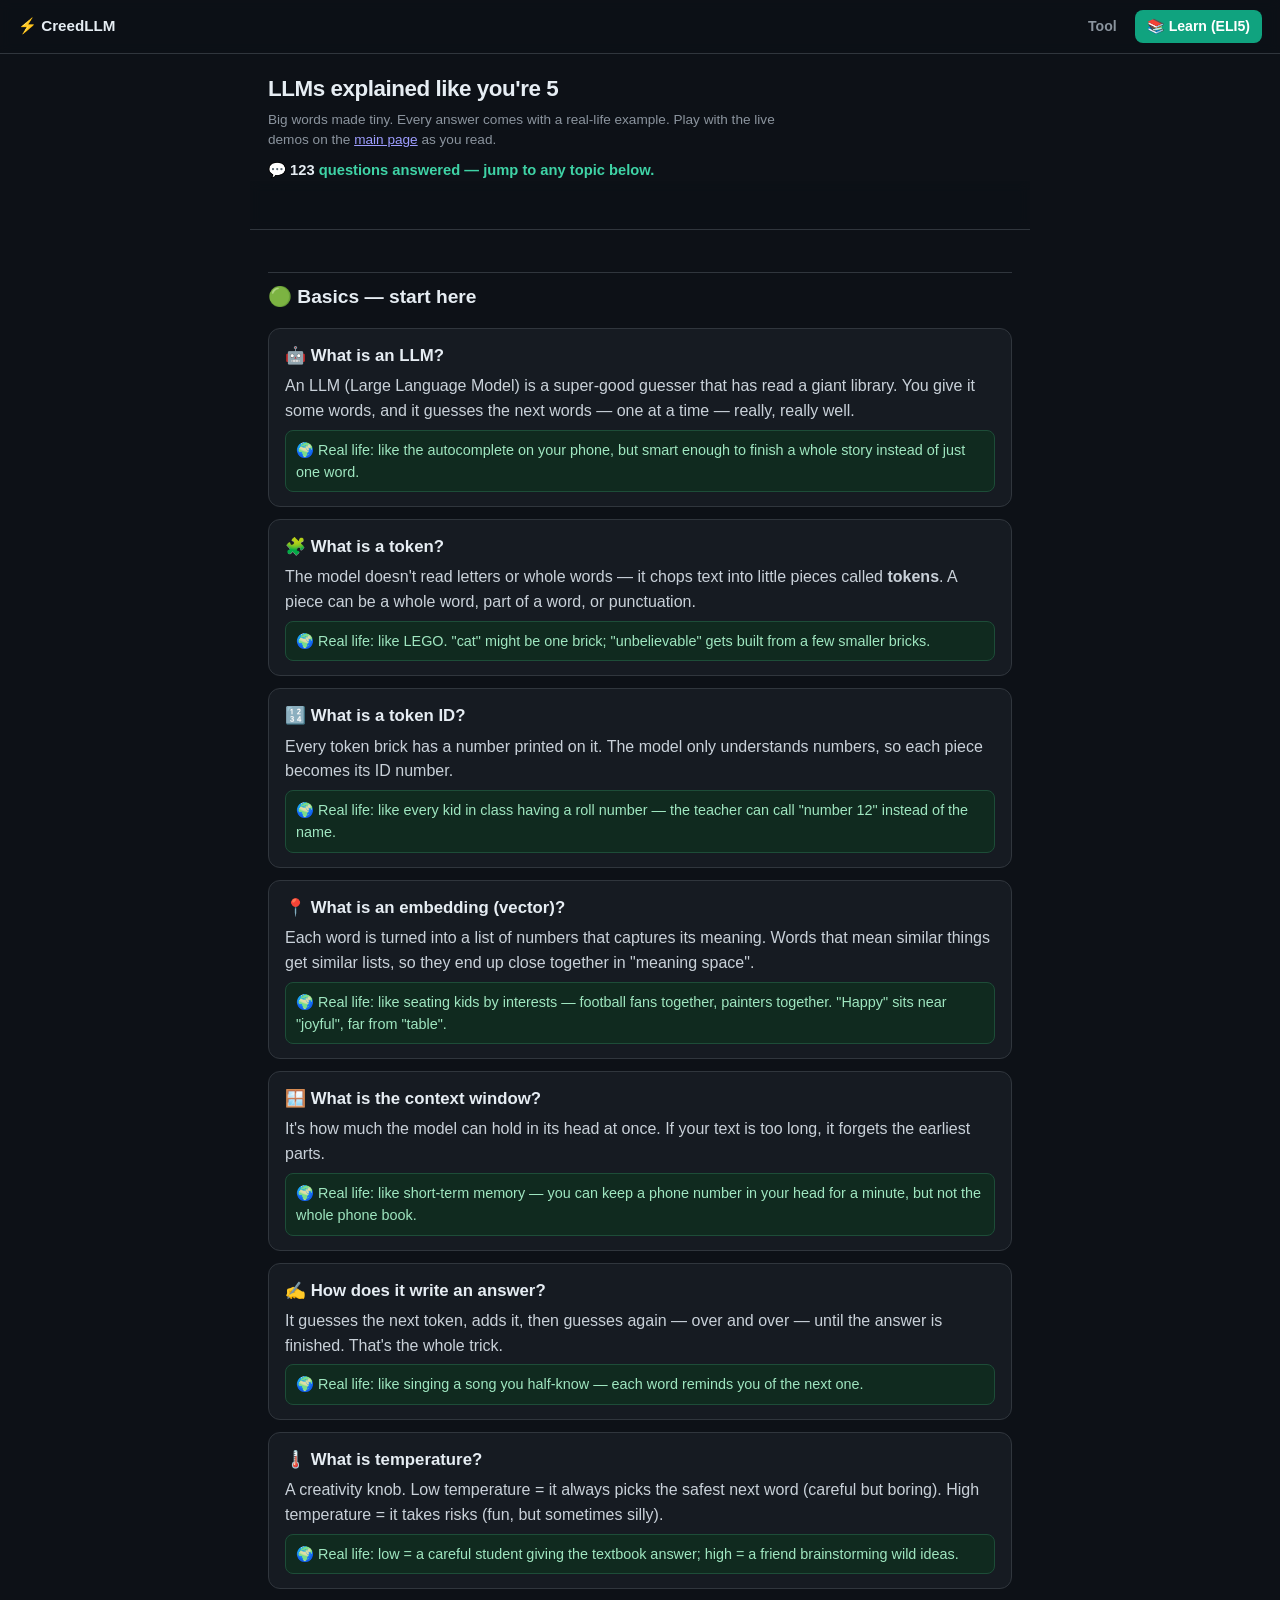
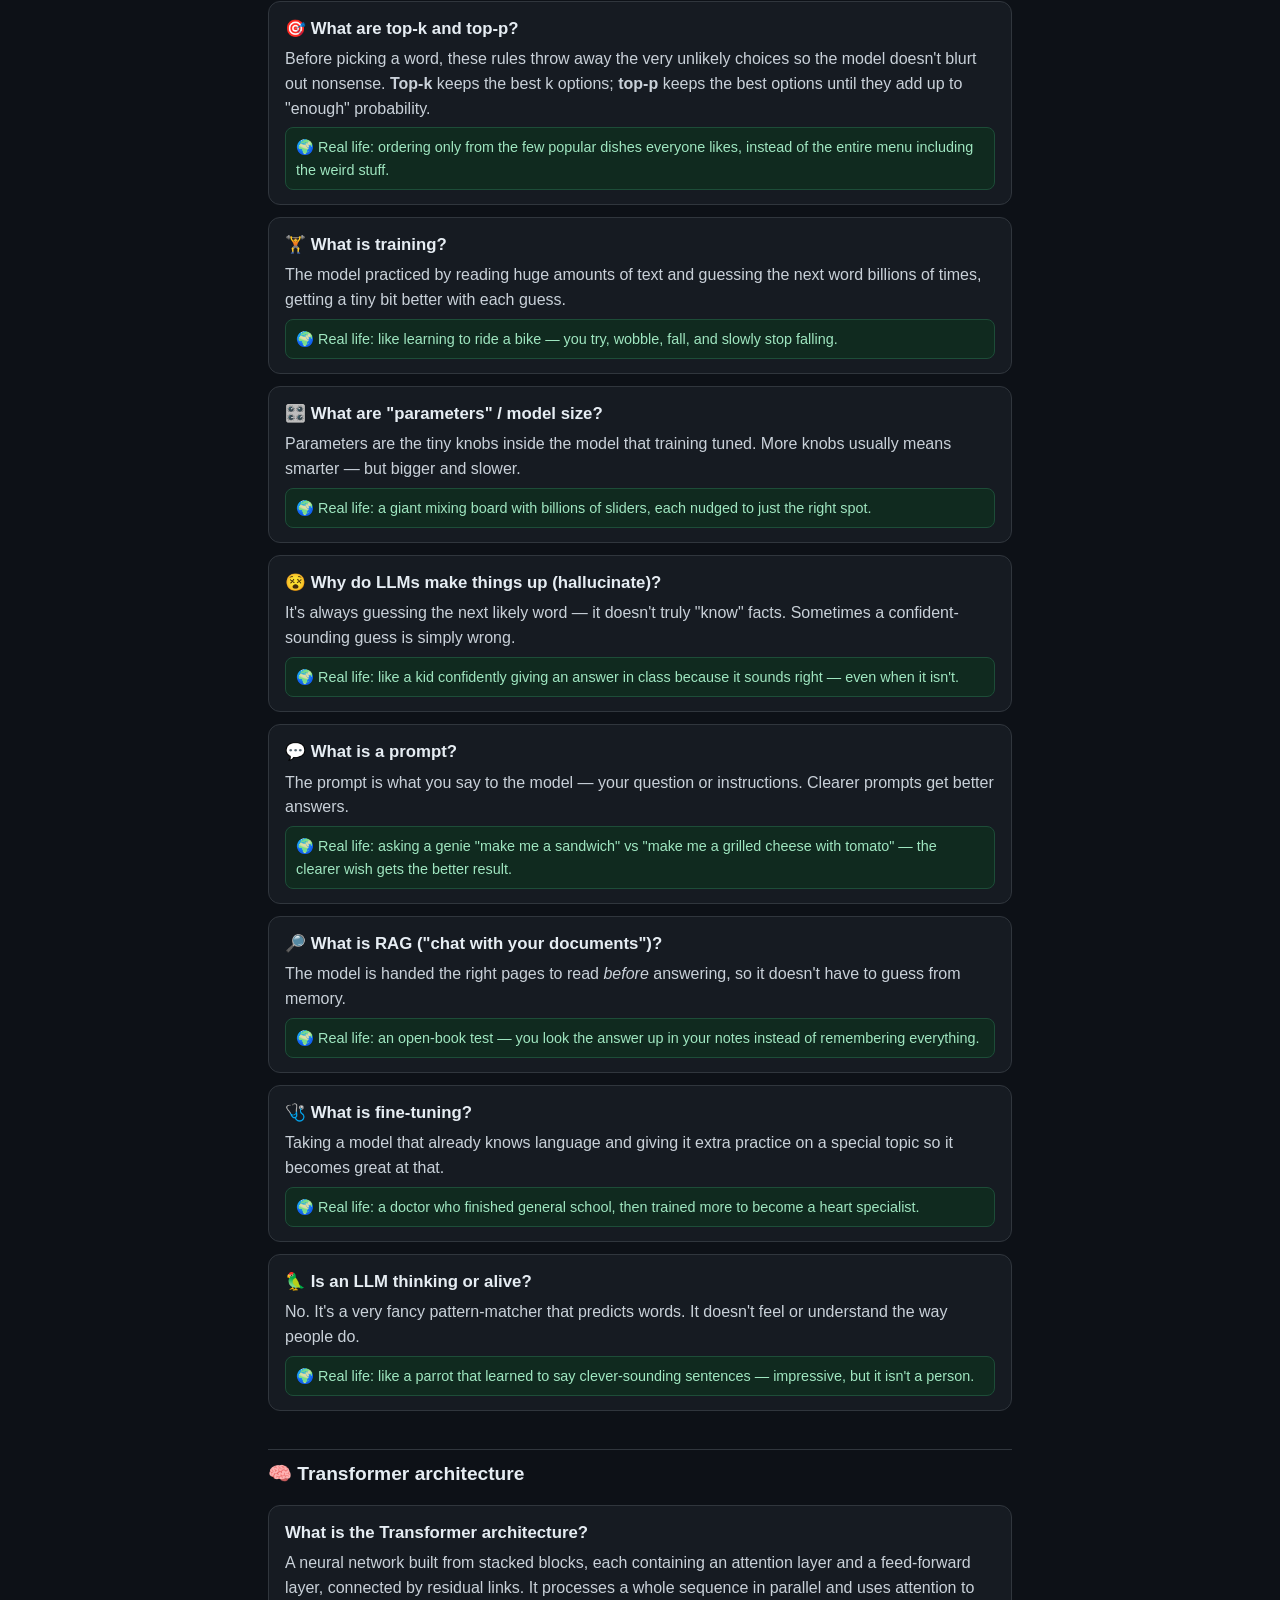
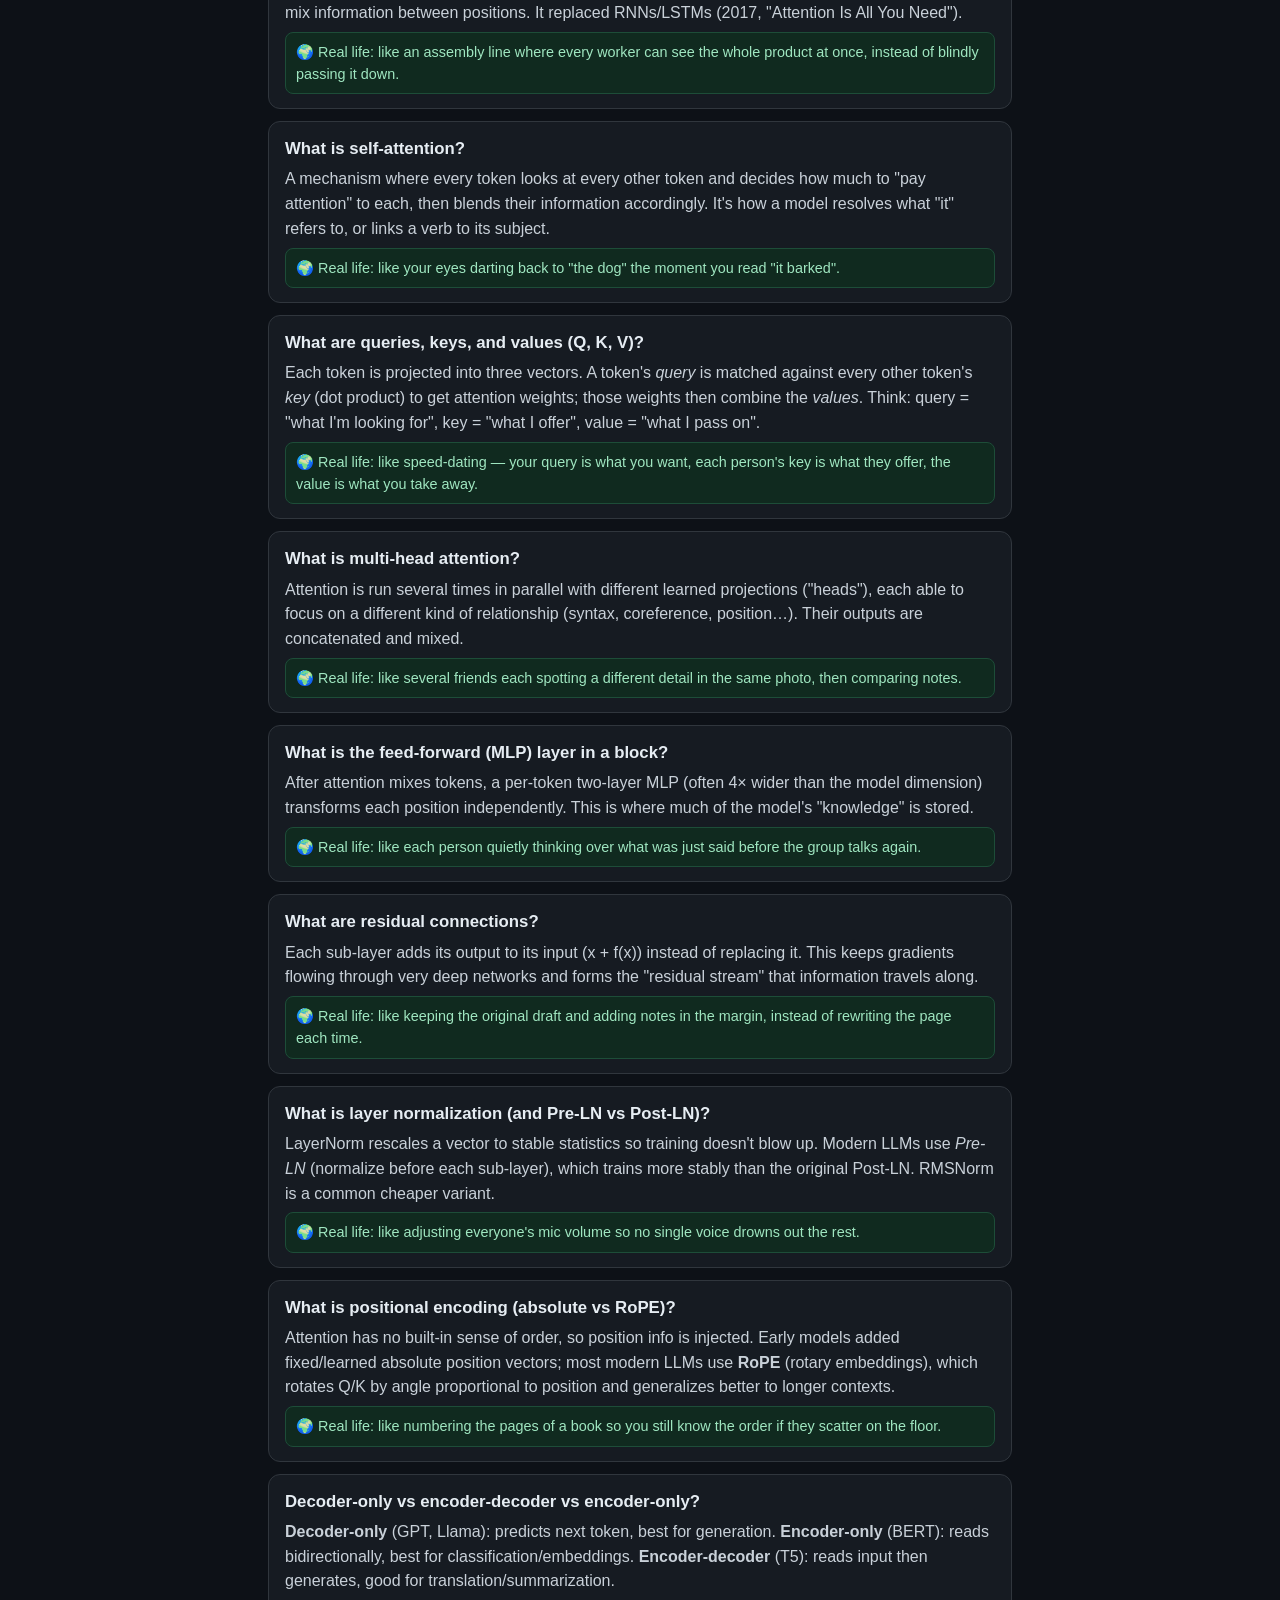
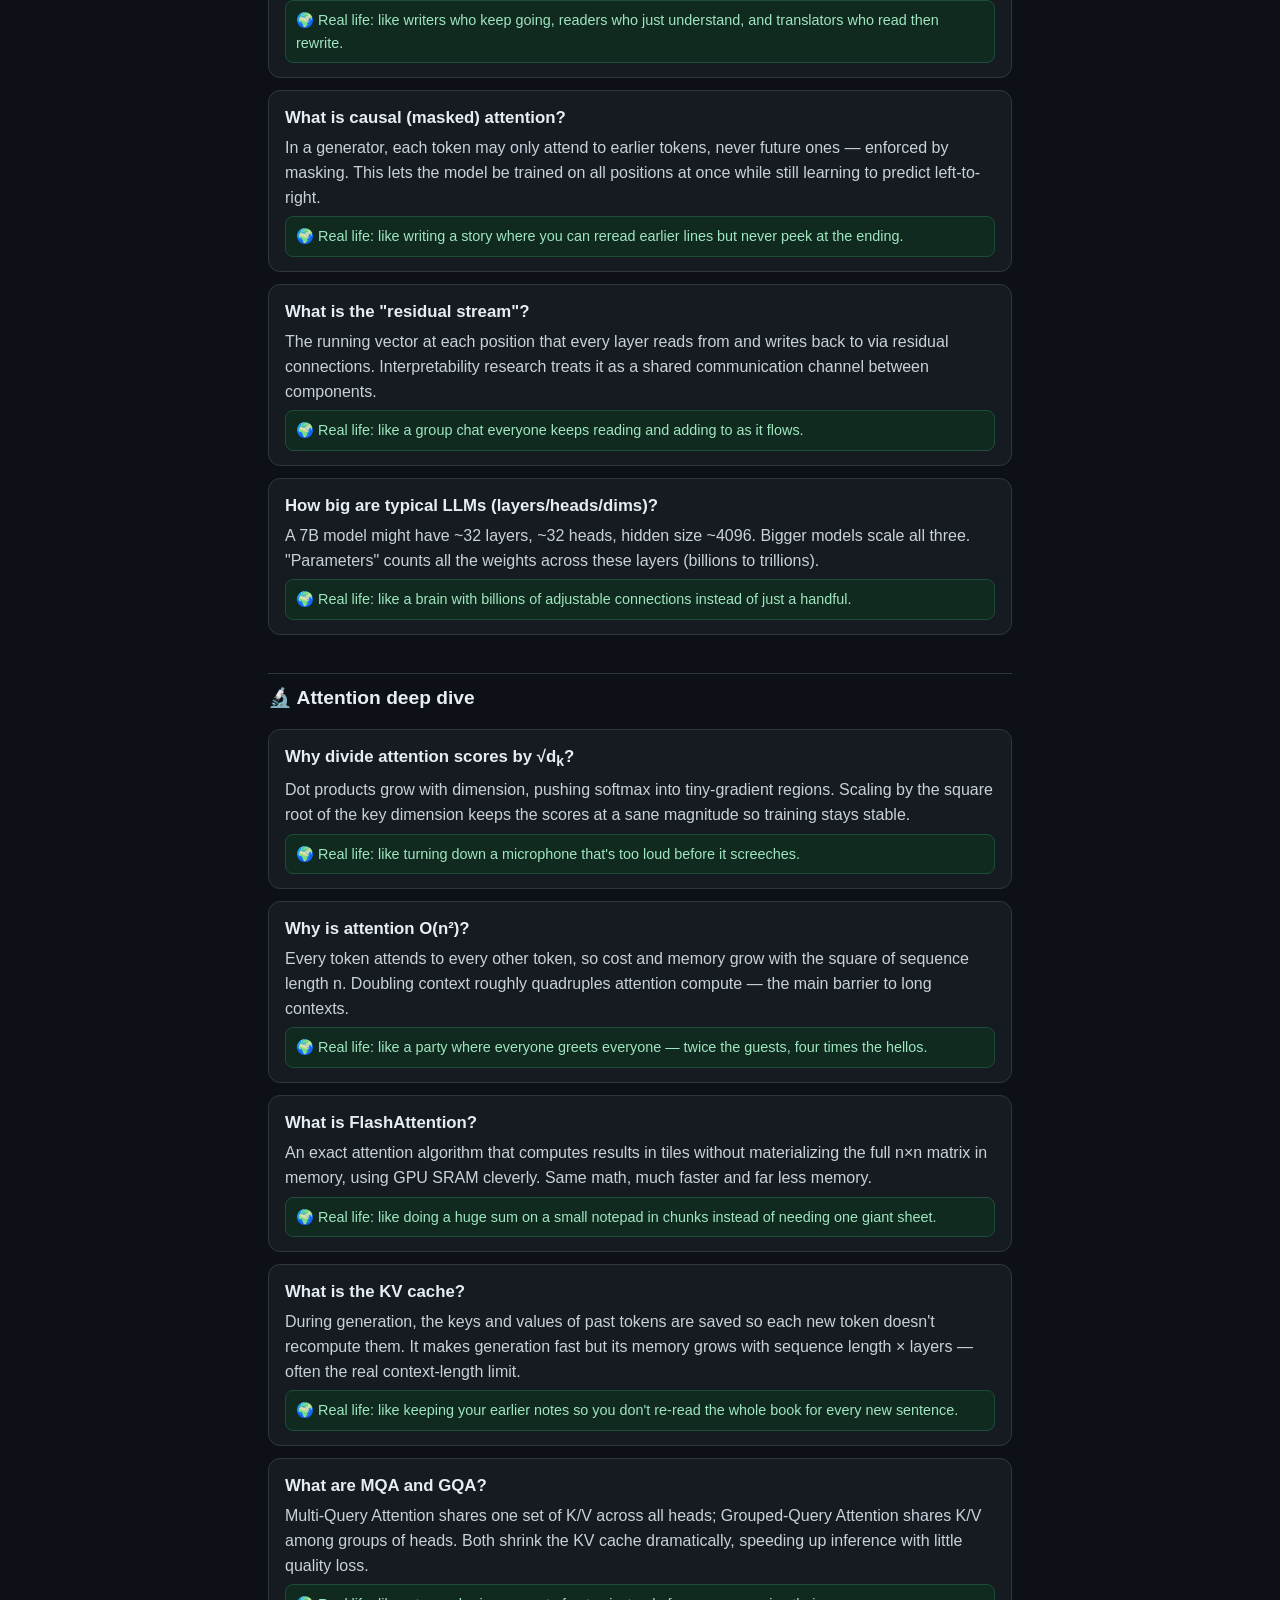
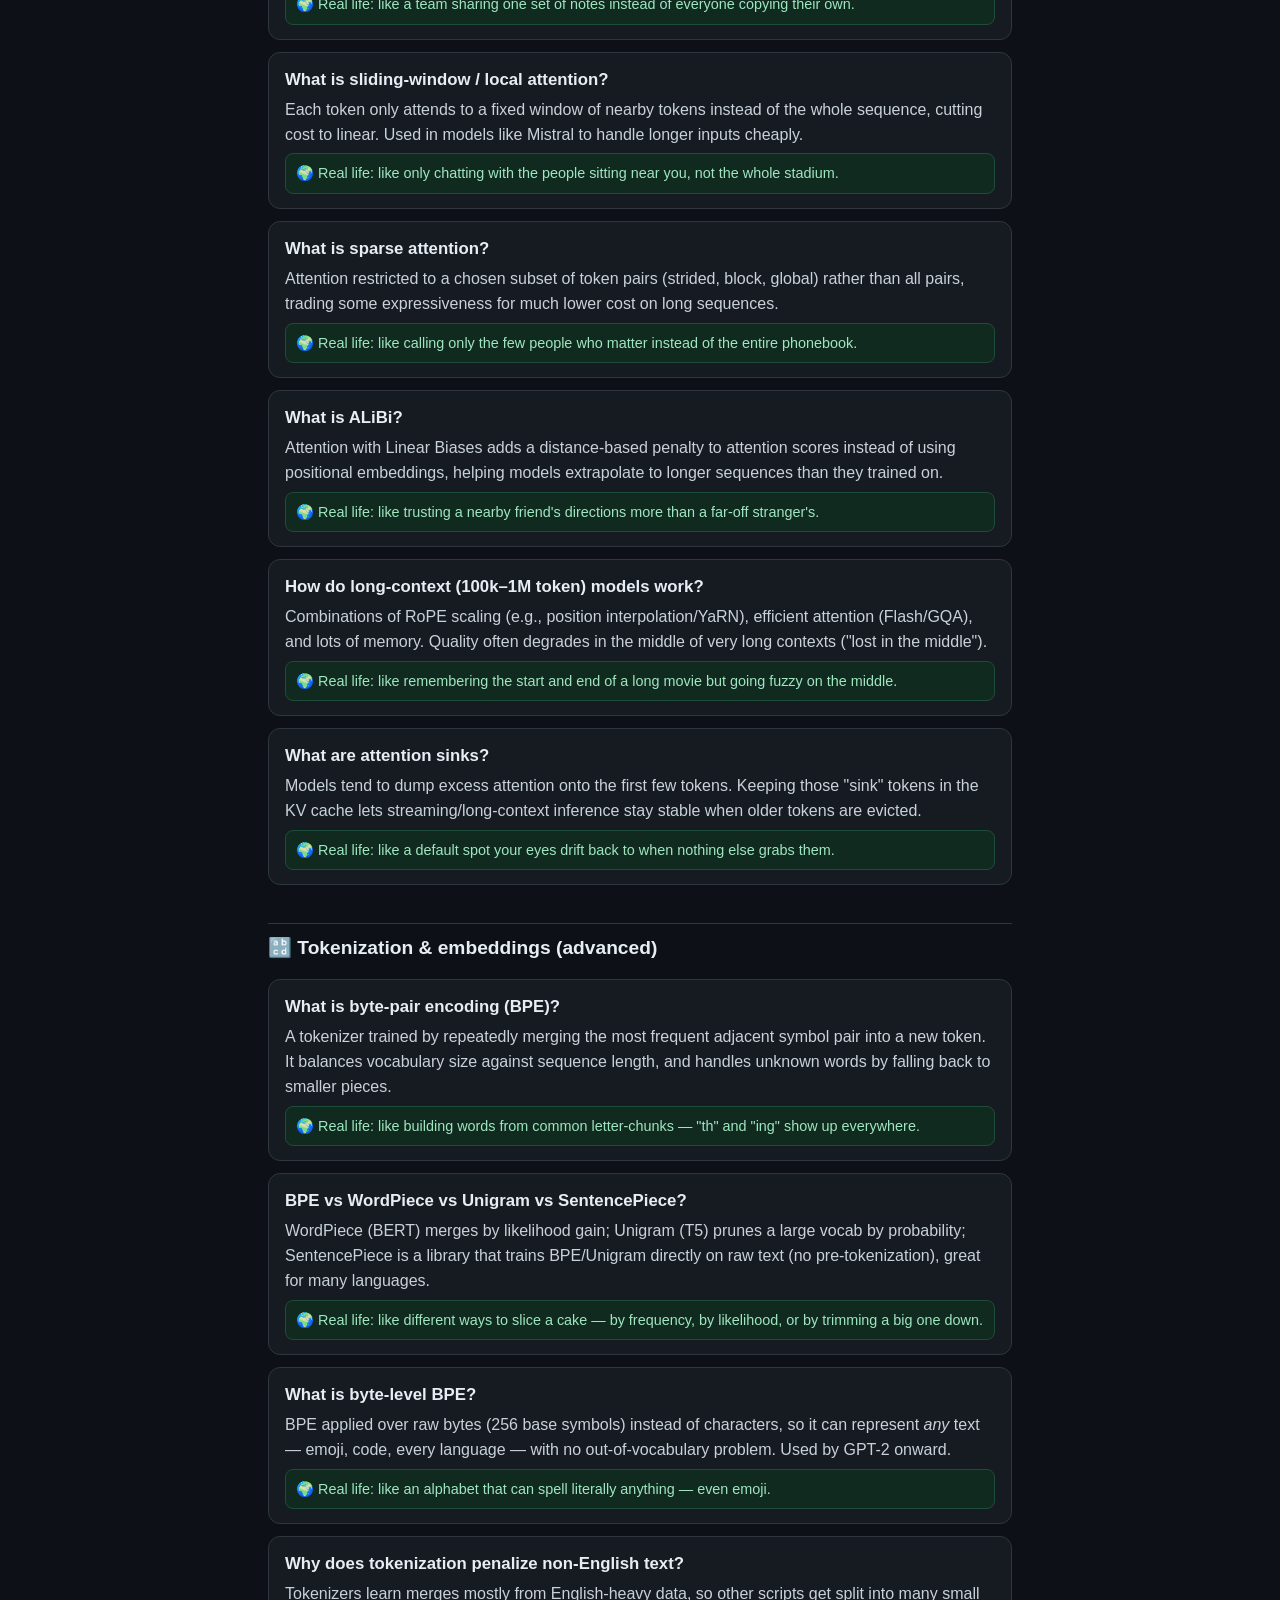
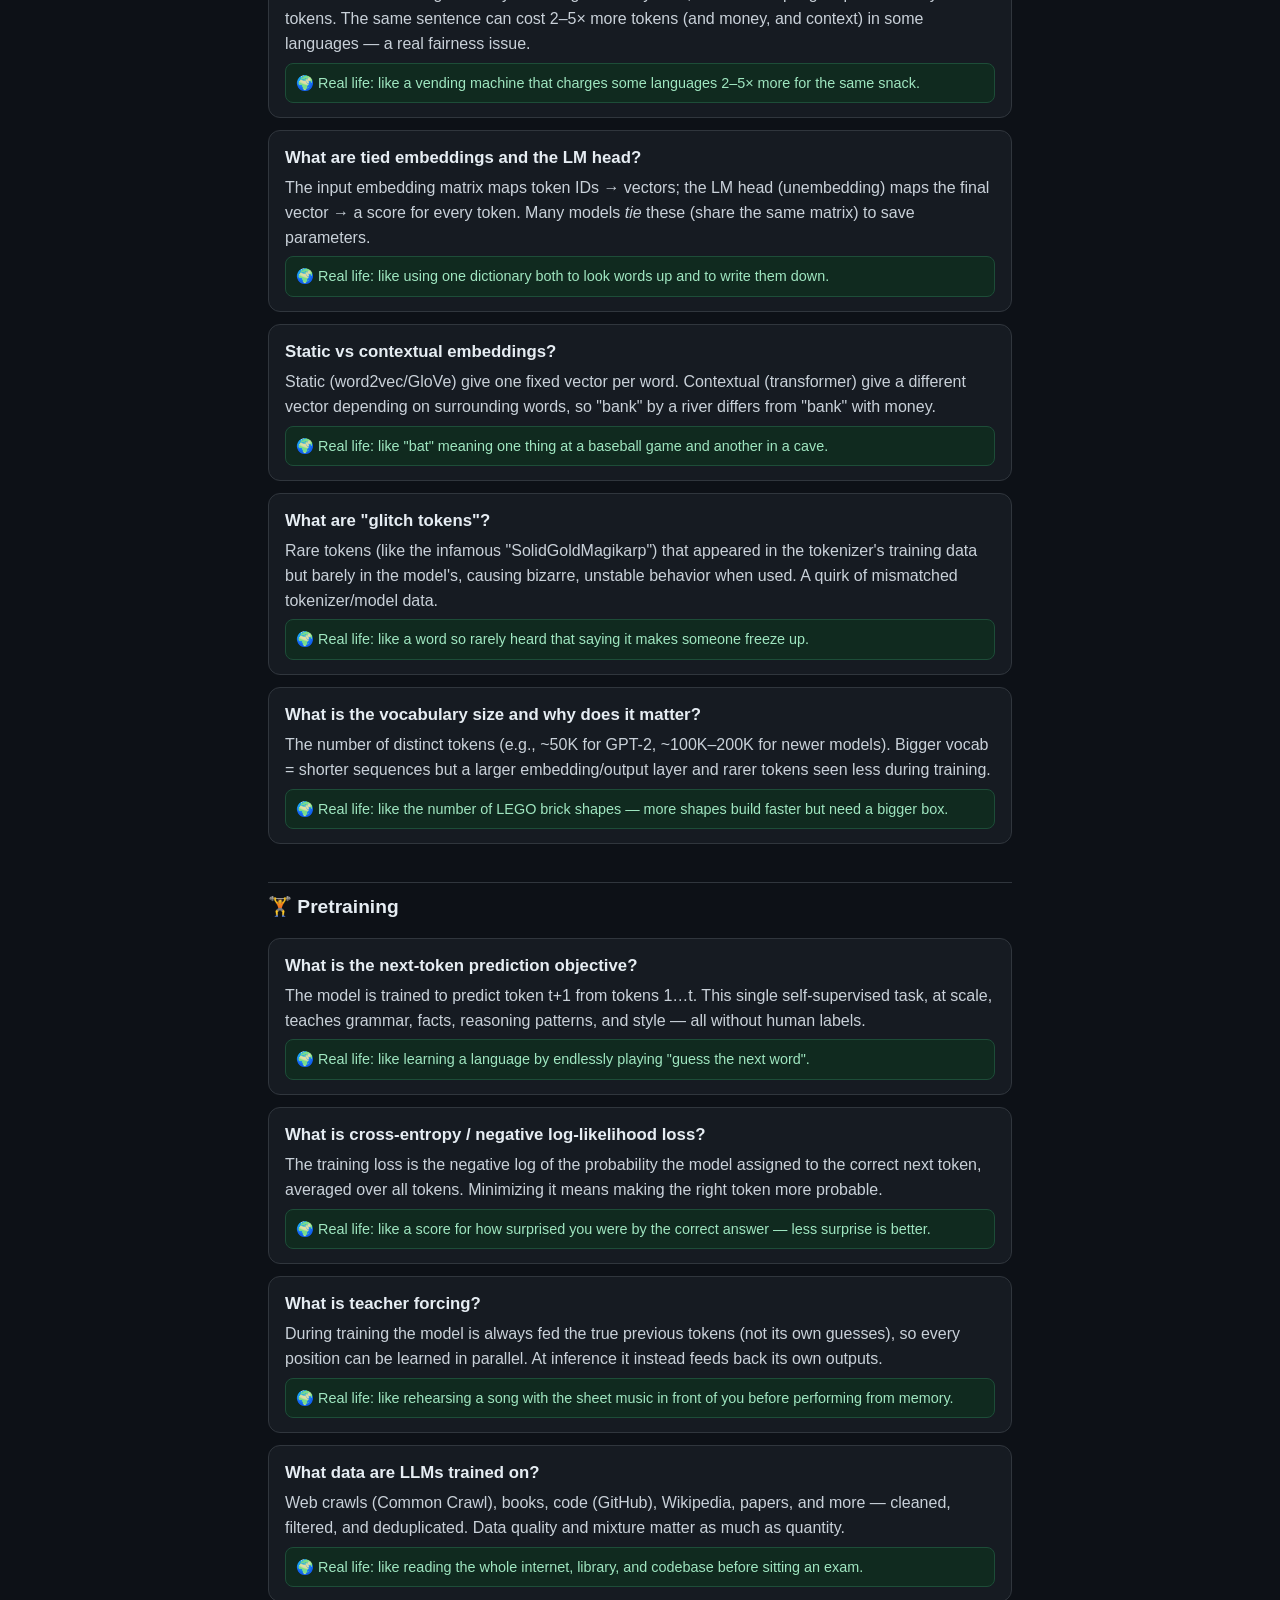
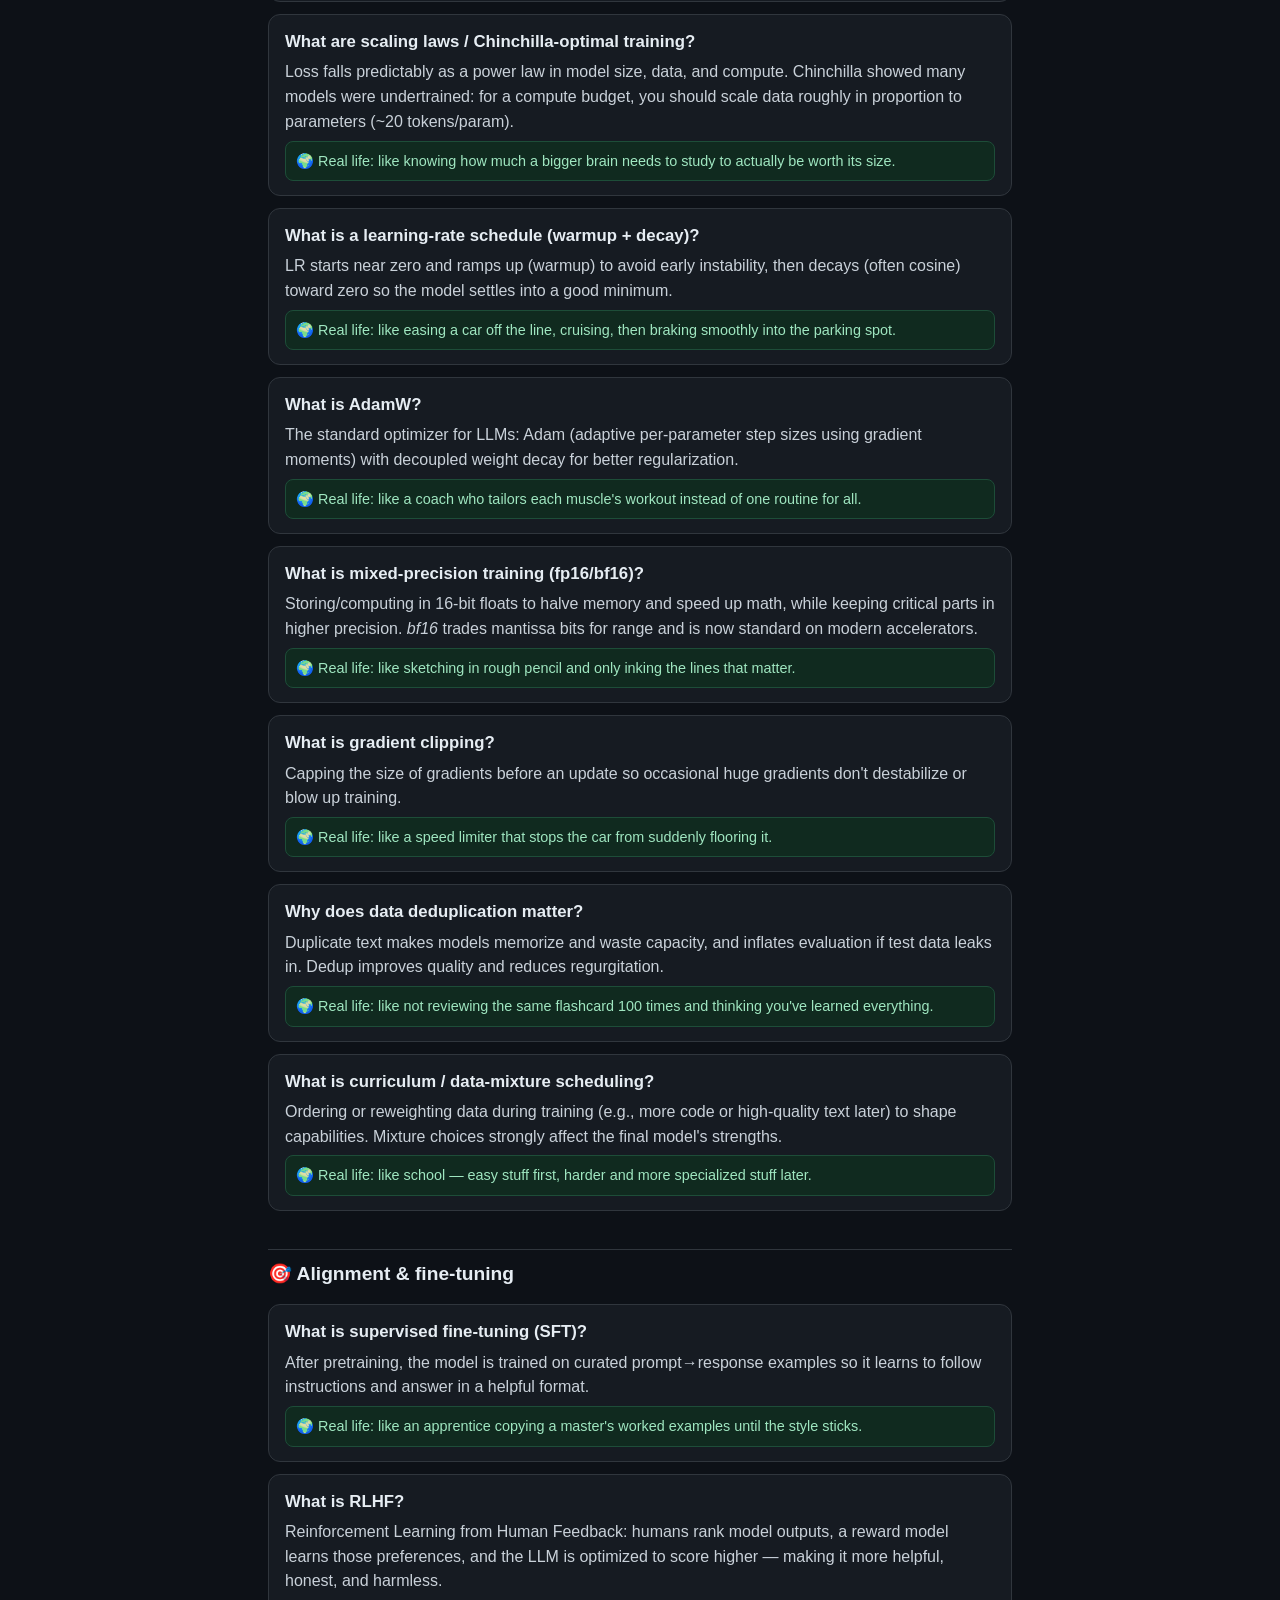
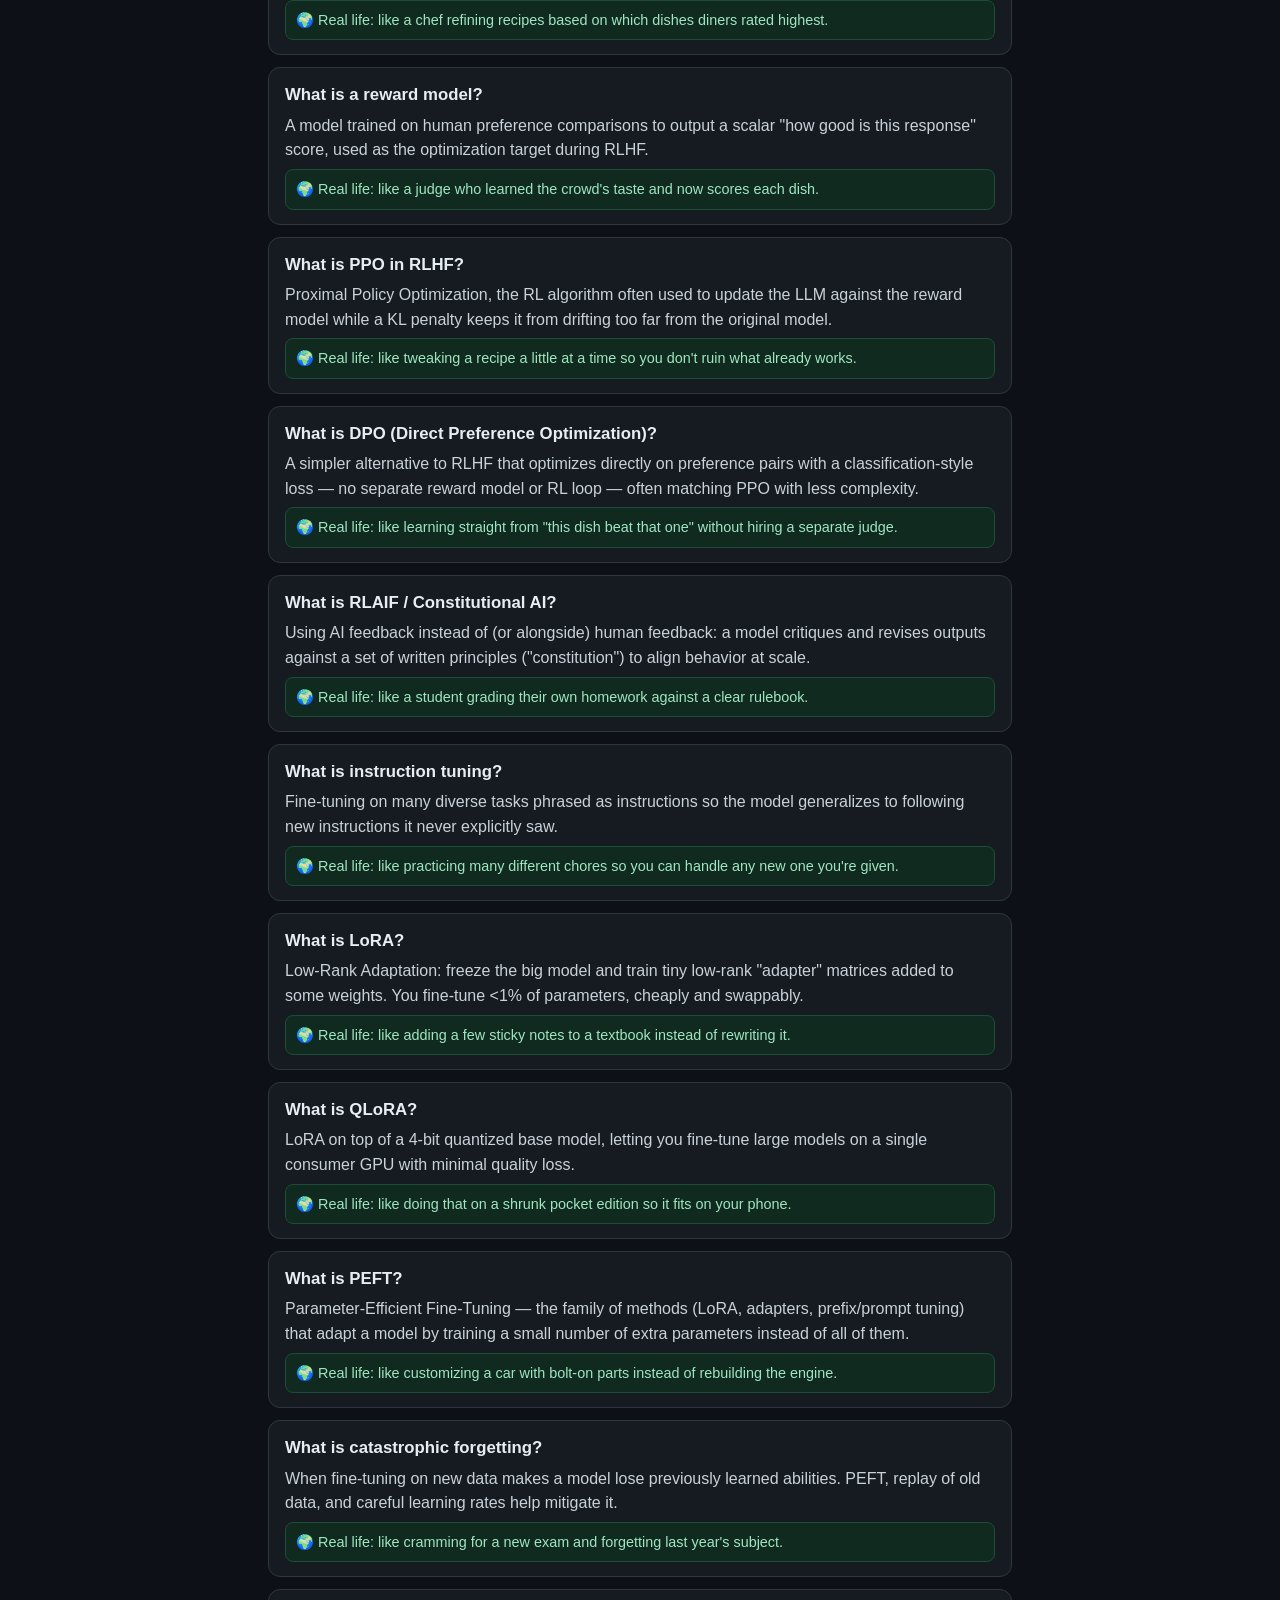
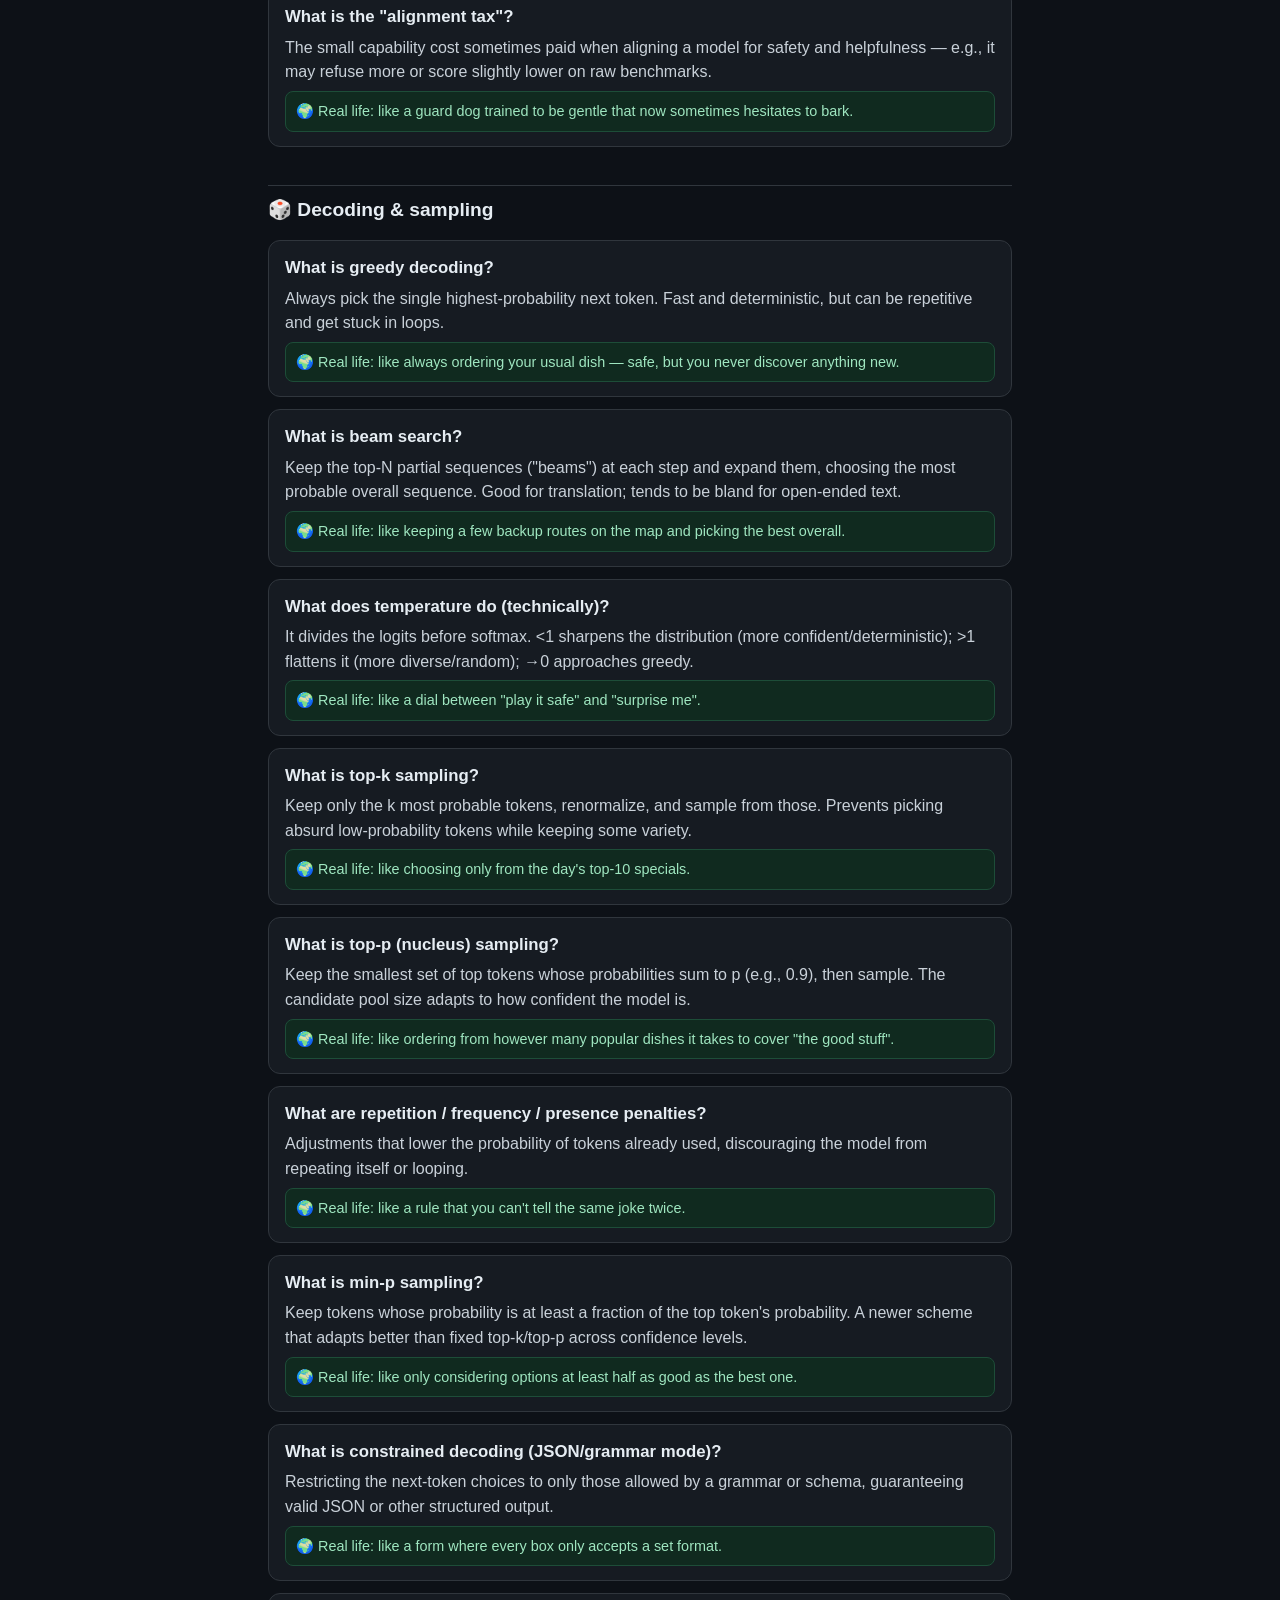
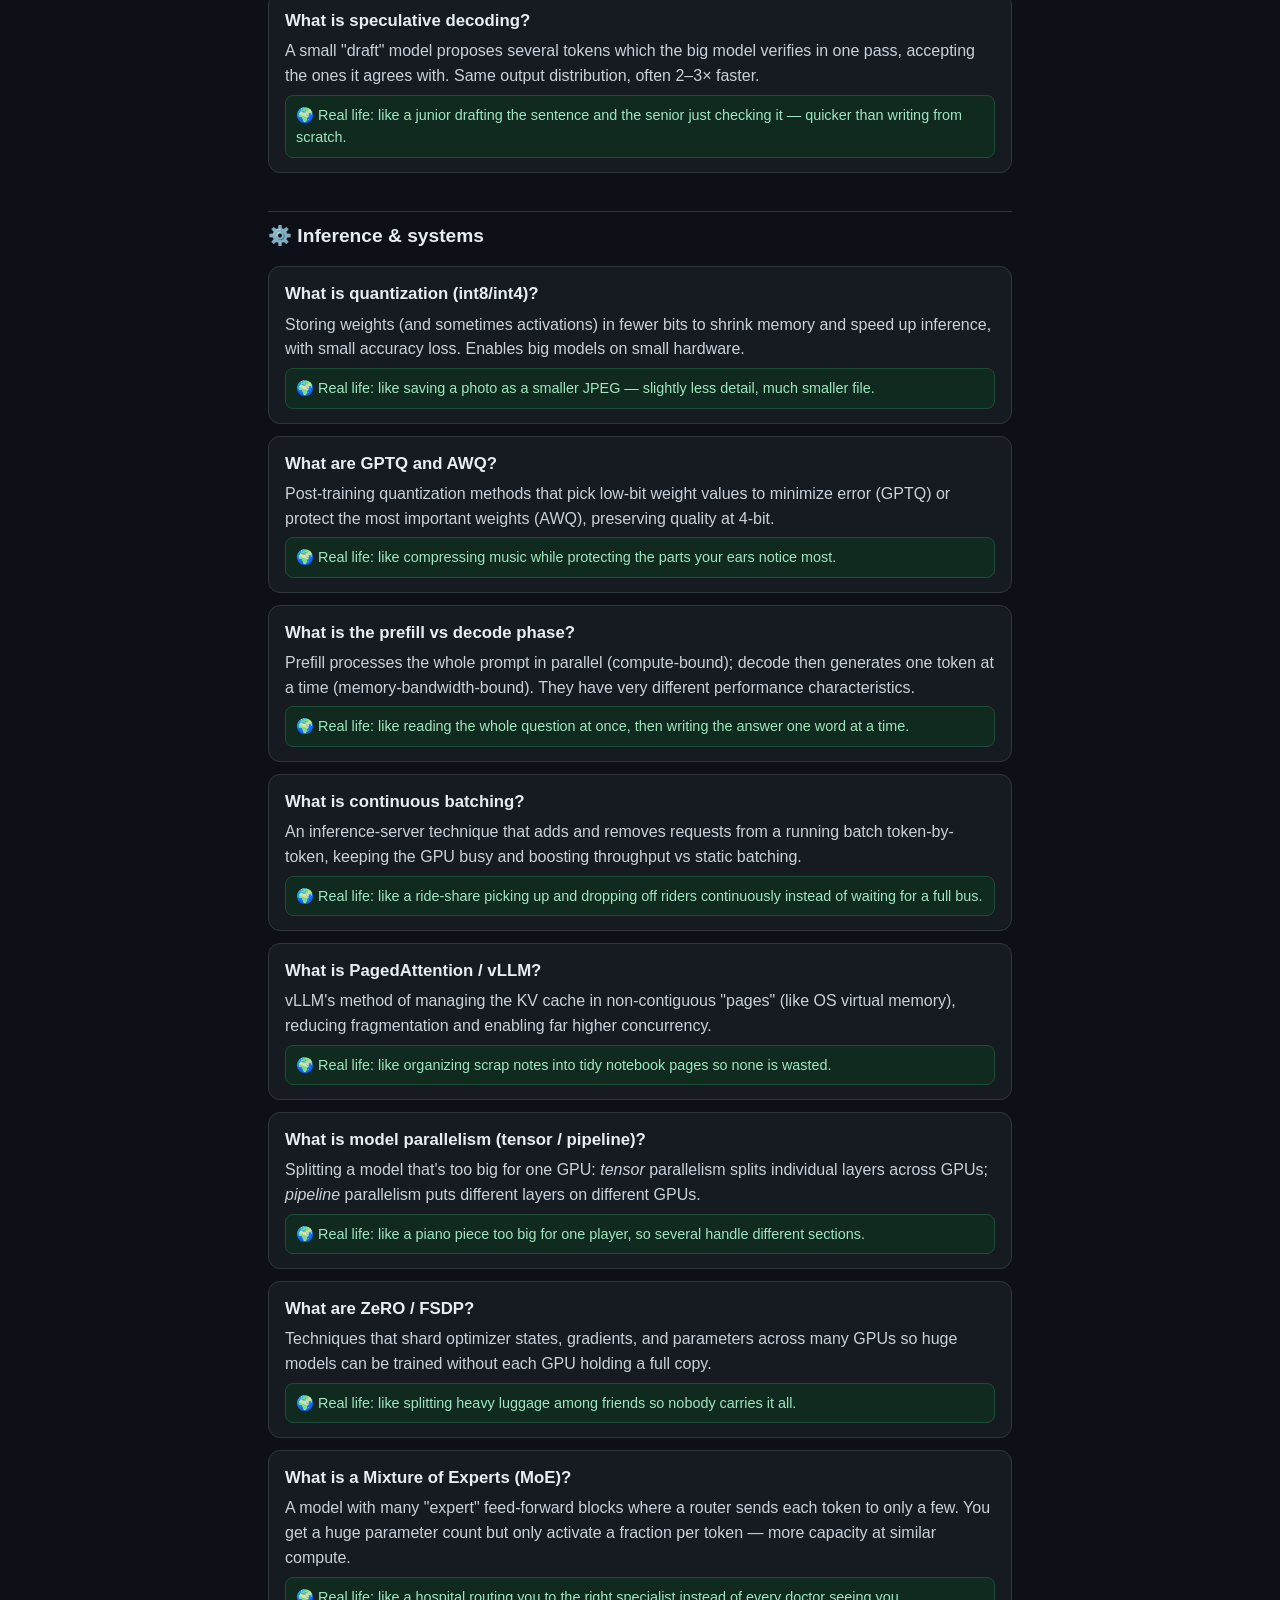
==== commit 7d8144a5: "learn.html: make the "Jump to" category bar sticky like the tool page Sticky, horizontally scrollabl" ====
--- a/learn.html
+++ b/learn.html
@@ -837,6 +837,43 @@
     // Always-accurate total: count the cards on the page.
     document.getElementById("qCount").textContent =
       document.querySelectorAll(".faq-card").length;
+
+    // Sticky "Jump to" bar: highlight the category in view and keep its pill
+    // scrolled into the (horizontally scrollable) bar.
+    (function () {
+      const toc = document.querySelector(".faq-toc");
+      if (!toc) return;
+      const links = Array.from(toc.querySelectorAll("a"));
+      const cats = links
+        .map((a) => document.getElementById(a.getAttribute("href").slice(1)))
+        .filter(Boolean);
+
+      function setActive(id) {
+        let active = null;
+        for (const a of links) {
+          const on = a.getAttribute("href").slice(1) === id;
+          a.classList.toggle("active", on);
+          if (on) active = a;
+        }
+        if (active) {
+          const r = active.getBoundingClientRect(), n = toc.getBoundingClientRect();
+          if (r.left < n.left || r.right > n.right) {
+            toc.scrollTo({ left: toc.scrollLeft + (r.left - n.left) - 16, behavior: "smooth" });
+          }
+        }
+      }
+
+      const observer = new IntersectionObserver(
+        (entries) => {
+          const visible = entries
+            .filter((e) => e.isIntersecting)
+            .sort((a, b) => a.boundingClientRect.top - b.boundingClientRect.top);
+          if (visible[0]) setActive(visible[0].target.id);
+        },
+        { rootMargin: "-100px 0px -55% 0px", threshold: 0 }
+      );
+      cats.forEach((c) => observer.observe(c));
+    })();
   </script>
 </body>
 </html>
--- a/style.css
+++ b/style.css
@@ -592,19 +592,35 @@
 .qcount strong { color: var(--ink); font-variant-numeric: tabular-nums; }
 
 .faq-toc {
-  display: flex; flex-wrap: wrap; gap: 6px 10px; align-items: center;
-  background: var(--card); border: 1px solid var(--border); border-radius: 10px;
-  padding: 10px 12px; margin-bottom: 16px; font-size: 0.85rem;
-}
-.faq-toc strong { color: var(--ink); }
-.faq-toc a { color: var(--accent-ink); text-decoration: none; }
-.faq-toc a:hover { text-decoration: underline; }
+  position: sticky;
+  top: 43px; /* sits just under the main top nav, like the tool page */
+  z-index: 45;
+  display: flex; flex-wrap: nowrap; gap: 8px; align-items: center;
+  overflow-x: auto;
+  margin: 0 -18px 16px; /* bleed to the edges of .wrap */
+  padding: 8px 14px;
+  background: rgba(13, 17, 23, 0.92);
+  backdrop-filter: blur(6px);
+  border-bottom: 1px solid var(--border);
+  font-size: 0.85rem;
+  scrollbar-width: thin;
+  -webkit-overflow-scrolling: touch;
+}
+.faq-toc strong { color: var(--ink); flex: 0 0 auto; }
+.faq-toc a {
+  flex: 0 0 auto; white-space: nowrap;
+  color: var(--muted); text-decoration: none; font-weight: 600;
+  padding: 5px 11px; border-radius: 999px;
+  border: 1px solid var(--border); background: var(--card);
+}
+.faq-toc a:hover { color: var(--ink); border-color: var(--accent); }
+.faq-toc a.active { color: #06281e; background: var(--accent); border-color: var(--accent); }
 
 .faq-cat {
   font-size: 1.2rem; color: var(--ink);
   margin: 26px 0 4px; padding-top: 10px;
   border-top: 1px solid var(--border);
-  scroll-margin-top: 60px; /* offset the sticky top nav when jumping */
+  scroll-margin-top: 96px; /* clear both the top nav and the sticky toc when jumping */
 }
 
 .faq { display: flex; flex-direction: column; gap: 12px; margin-top: 8px; }
